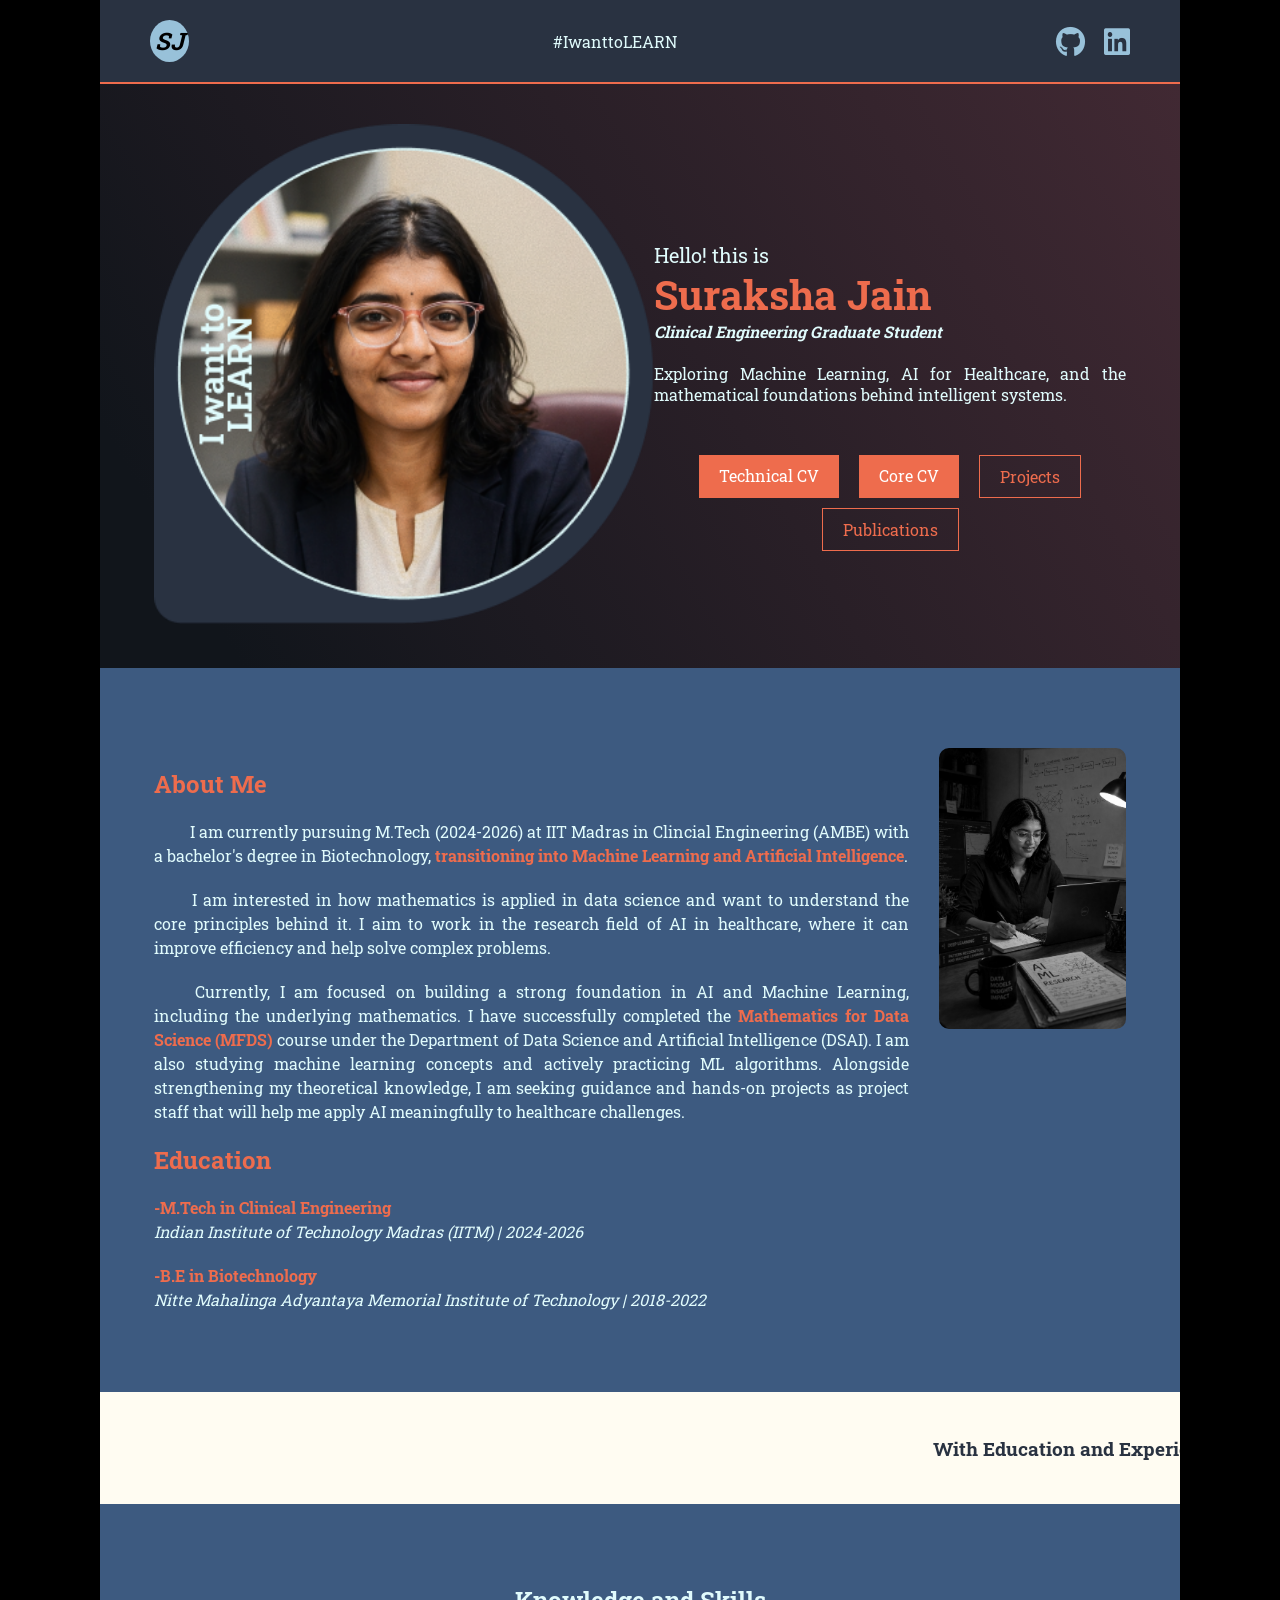
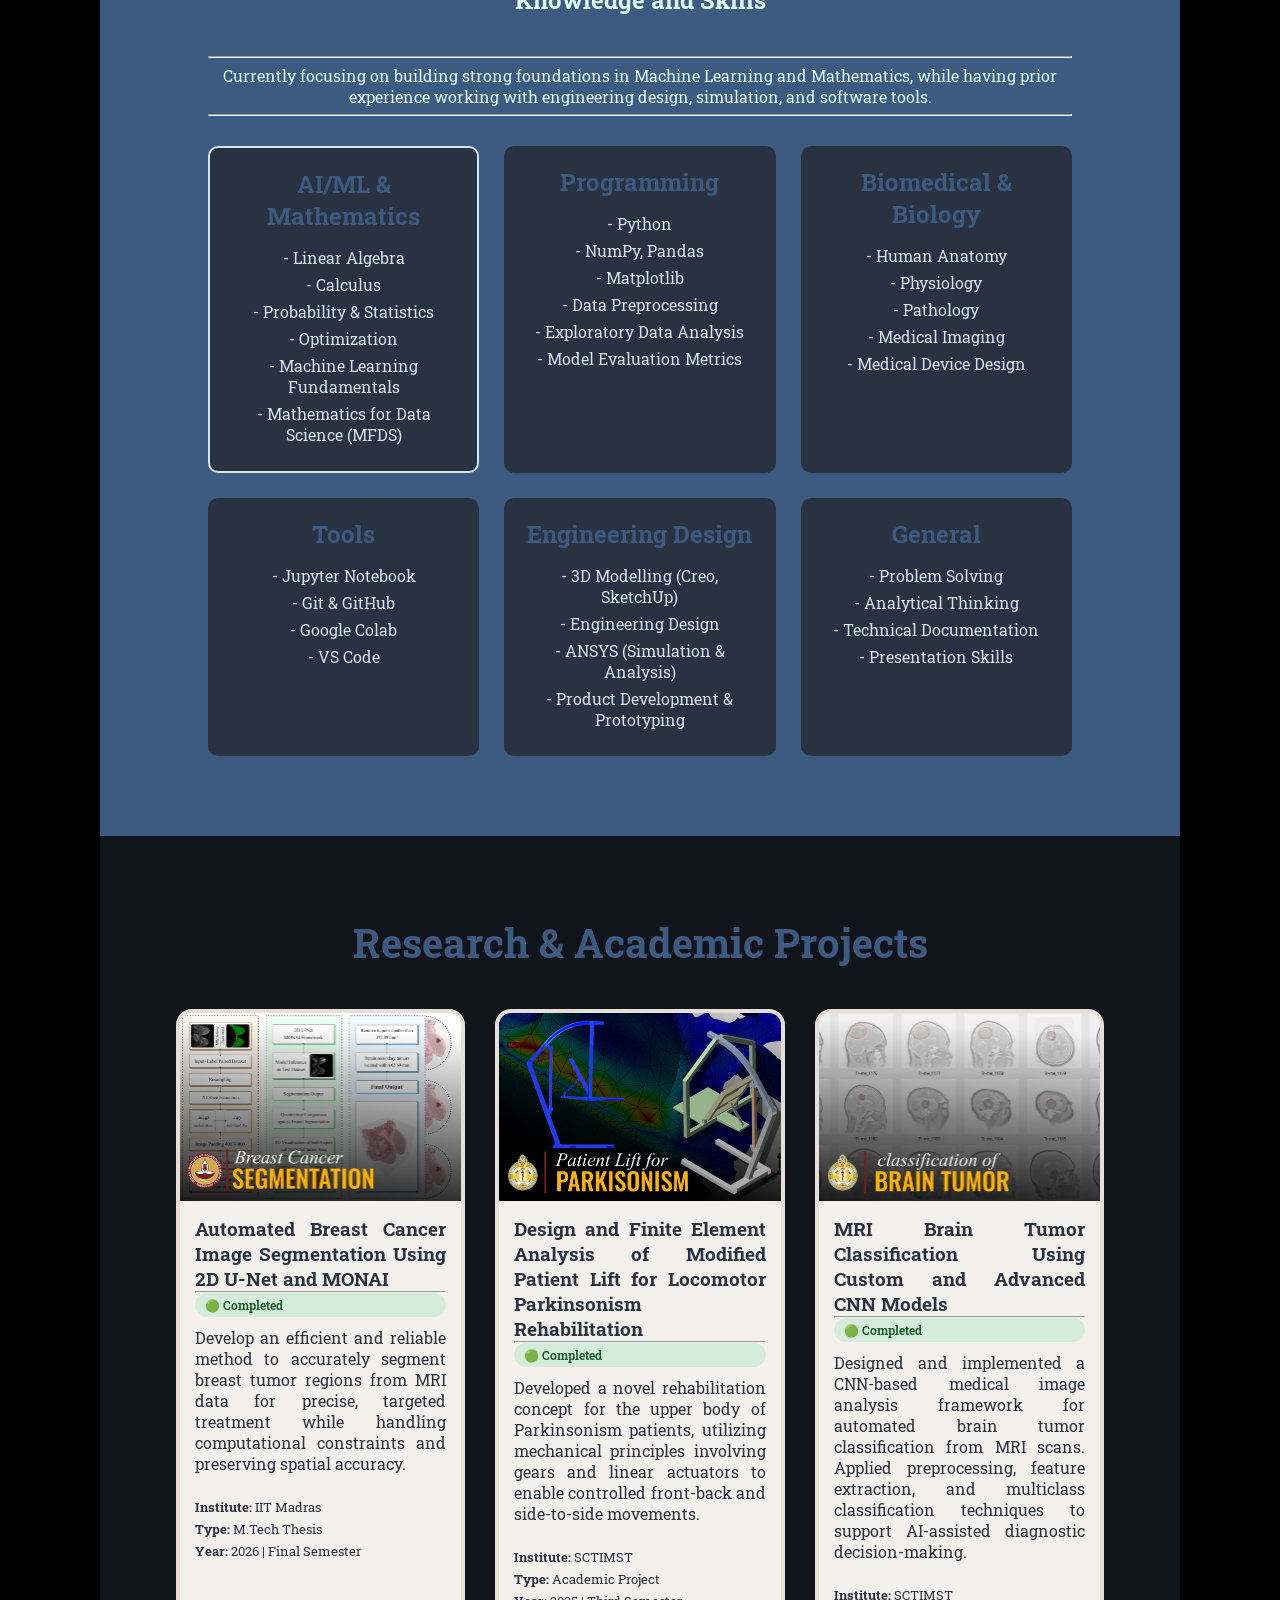
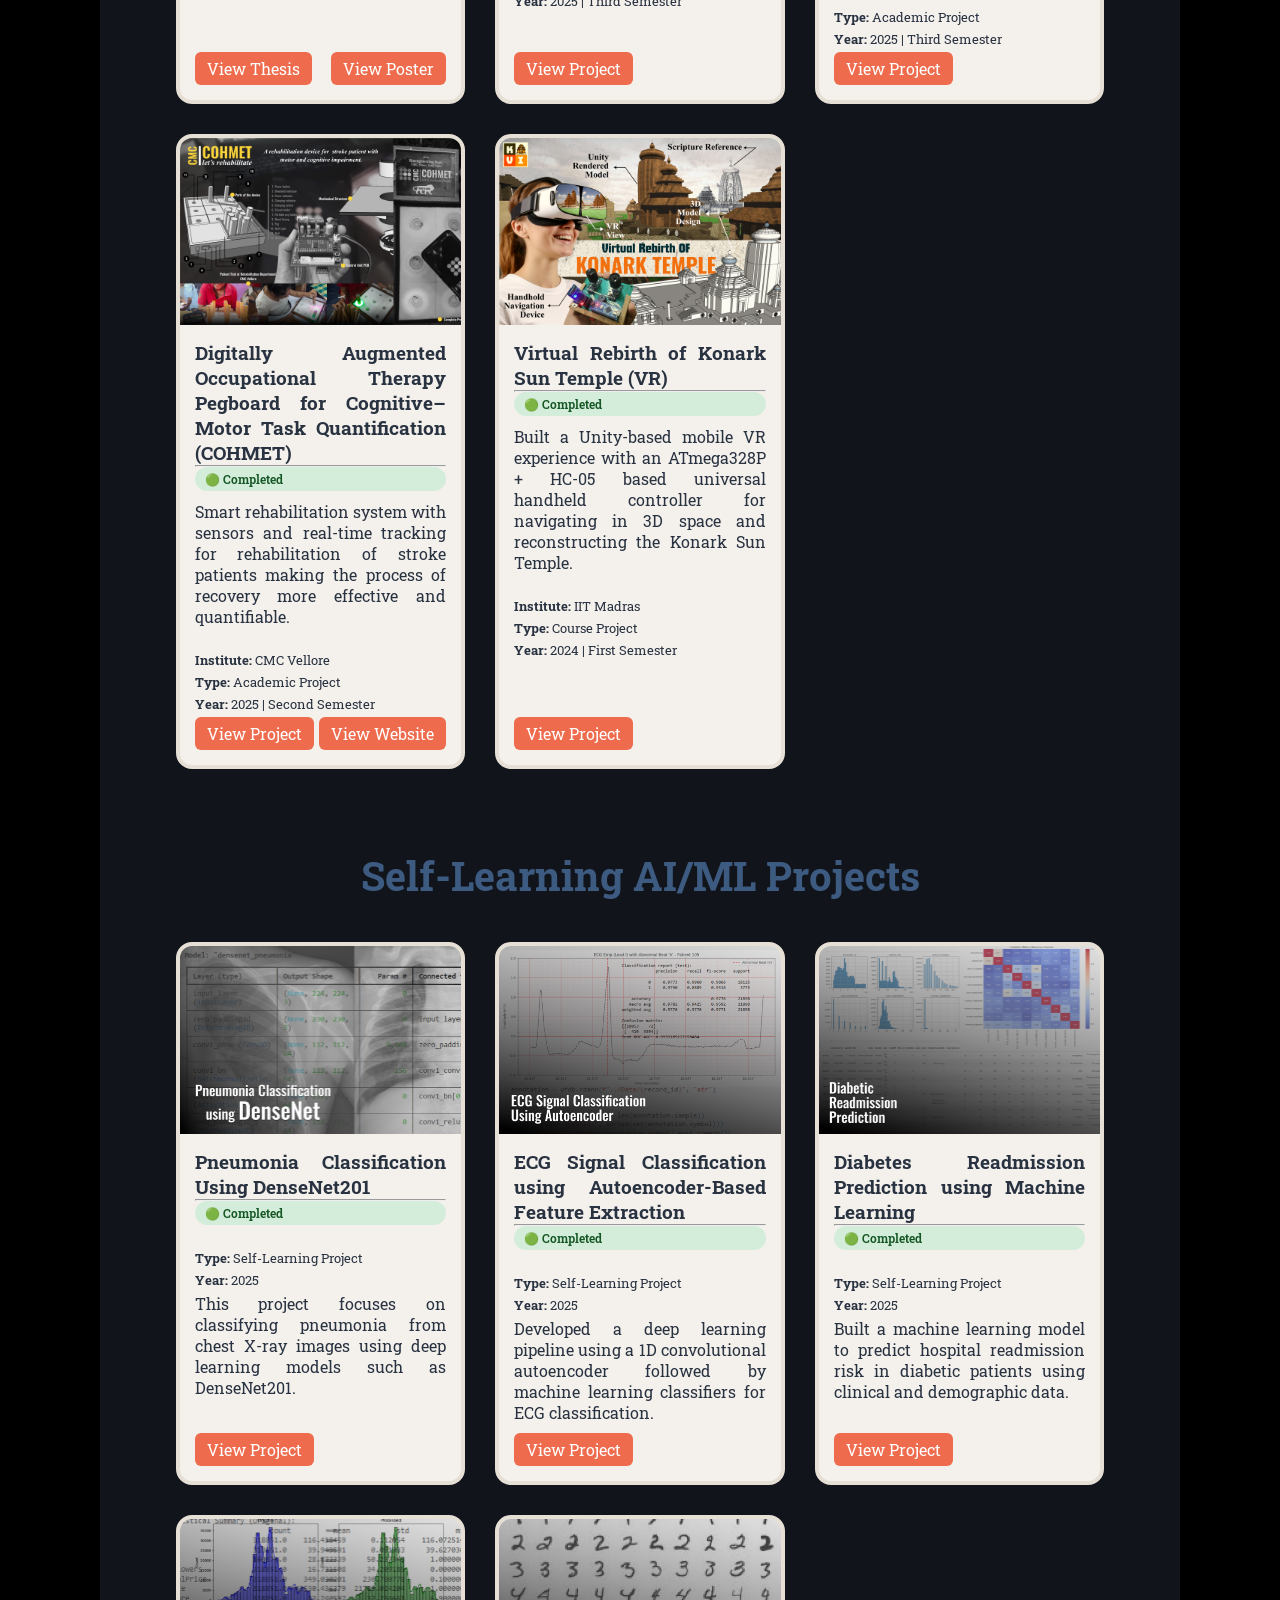
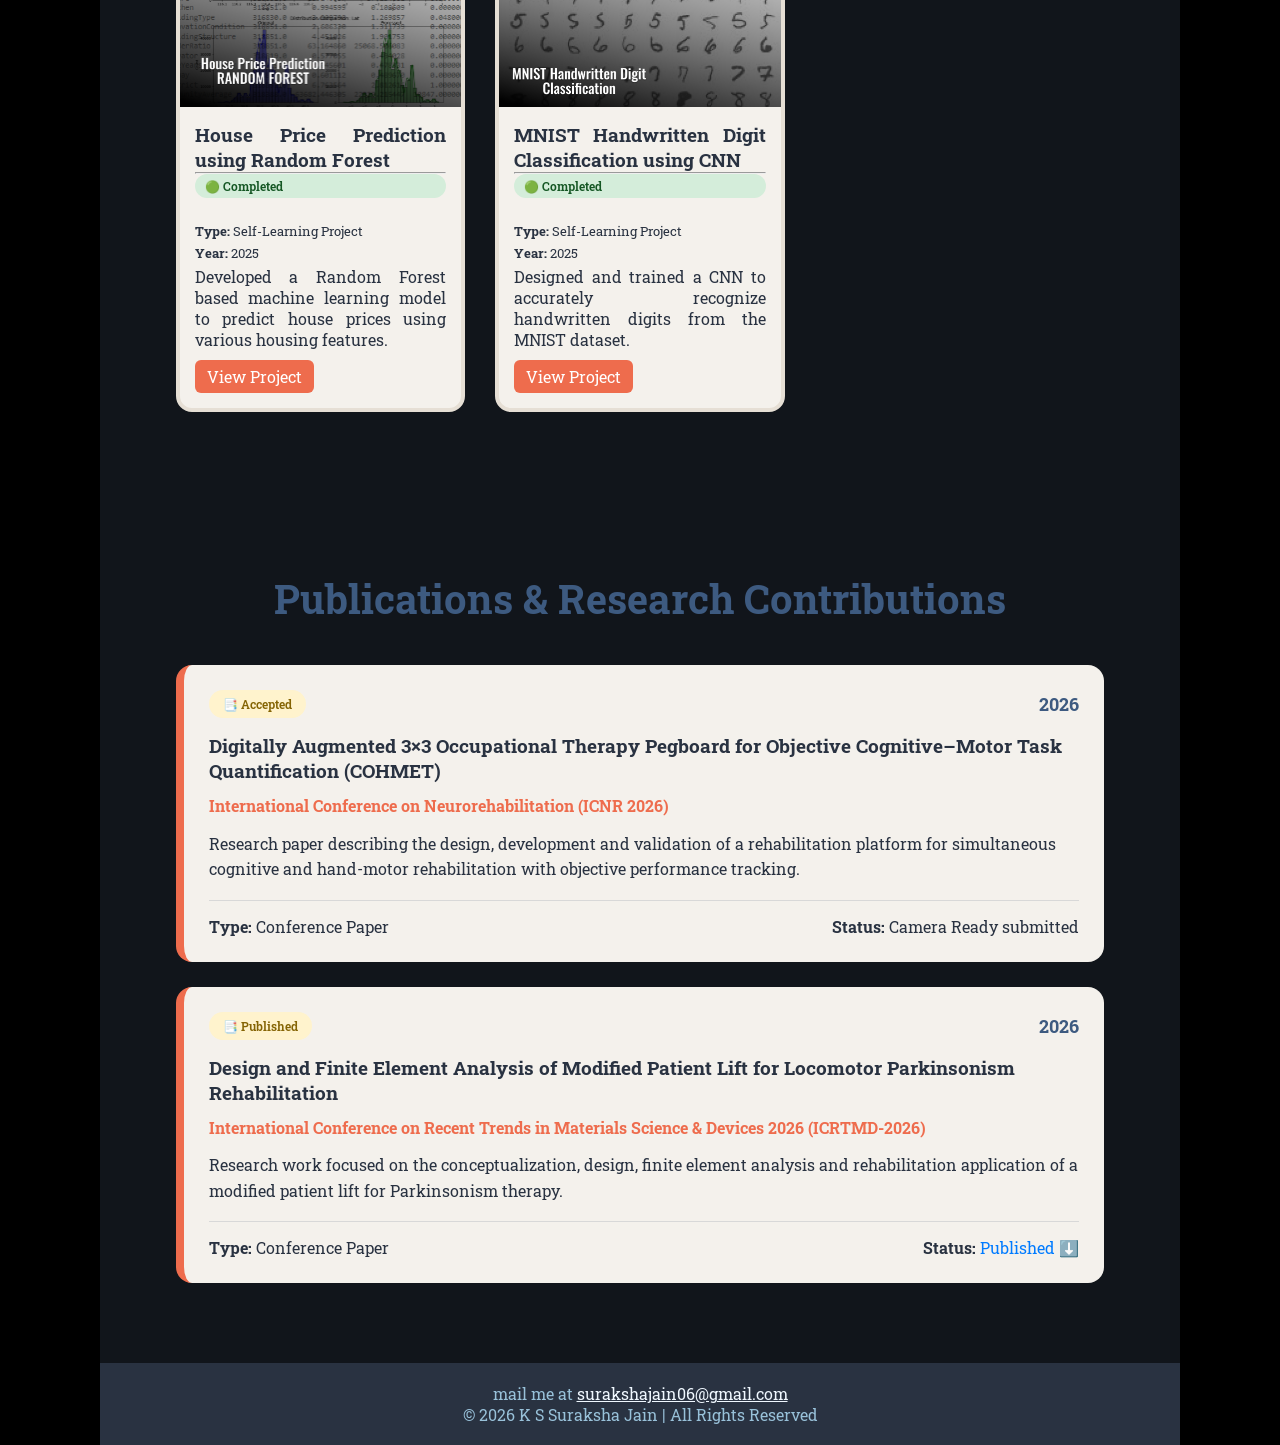
==== index.html @ 864d954e "added brain tumor classification" ====
<!DOCTYPE html>
<html lang="en">

<head>
    <meta charset="UTF-8">
    <meta name="viewport" content="width=device-width, initial-scale=1.0, user-scalable=0">
    <link rel="shortcut icon" href="images/icon.png" type="image/x-icon">
    <title>Suraksha Jain</title>

    <link rel="stylesheet" href="style.css">

    <!-- ICONS -->
    <link rel="stylesheet" href="https://cdnjs.cloudflare.com/ajax/libs/font-awesome/6.5.0/css/all.min.css">
</head>

<body>

    <!-- TOP BAR -->
    <header class="topbar">
        <h2><i>SJ</i></h2>
        <p>#IwanttoLEARN</p>
        <div class="icons">
            <a href="https://github.com/Surakshajain06" target="_blank">
                <i class="fab fa-github"></i></a>
            <a href="https://www.linkedin.com/in/k-s-suraksha-jain/" target="_blank">
                <i class="fab fa-linkedin"></i>
            </a>
        </div>
    </header>

    <!-- HERO -->
    <section class="hero">
        <div class="hero-img">
            <img src="images/dp.png" alt="Suraksha Jain">
        </div>

        <div class="hero-text">
            <h3><span style="font-size: 20px;font-weight: normal;">Hello! this is </span> </h3>
            <h1><span style="font-size: 40px; color: #EE6C4D; ">Suraksha Jain</span></h1>
            <h4><i>Clinical Engineering Graduate Student</i></h4>
            <br>

            <p>
            <p>
                Exploring Machine Learning, AI for Healthcare, and the mathematical foundations behind intelligent
                systems.
            </p>
            </p>

            <div class="buttons">
                <a href="images/Resume1.pdf" class="btn">Technical CV</a>
                <a href="images/Resume2.pdf" class="btn">Core CV</a>
                <a href="#projects" class="btn-outline">Projects</a>
                <a href="#publications" class="btn-outline">Publications</a>
            </div>
        </div>
    </section>

    <!-- ABOUT -->
    <section class="about">
        <div class="about-text">
            <h2>About Me</h2>

            <p>
                &emsp; &emsp;I am currently pursuing M.Tech (2024-2026) at IIT Madras in Clincial Engineering (AMBE)
                with a
                bachelor's degree in Biotechnology, <span style="color: #EE6C4D;font-weight: bold;">transitioning into
                    Machine Learning
                    and Artificial Intelligence</span>.
            </p>

            <p>
                &emsp; &emsp;I am interested in how mathematics is applied in data science and want to understand the
                core principles behind it. I aim to work in the research field of AI in healthcare, where it can improve
                efficiency and help solve complex problems.
            </p>

            <p>
                &emsp; &emsp;Currently, I am focused on building a strong foundation in AI and Machine Learning,
                including the underlying mathematics. I have successfully completed the
                <span style="color: #EE6C4D;font-weight: bold;">Mathematics for Data Science (MFDS)</span>
                course under the Department of Data Science and Artificial Intelligence (DSAI).
                I am also studying machine learning concepts and actively practicing ML algorithms.
                Alongside strengthening my theoretical knowledge, I am seeking guidance and
                hands-on projects as project staff that will help me apply AI meaningfully to
                healthcare challenges.
            </p>


            <h2>Education</h2>

            <p>
                <span style="color: #EE6C4D;font-weight: bold;"> <b>-M.Tech in Clinical Engineering </b></span><br>
                <i>Indian Institute of Technology Madras (IITM) | 2024-2026 </i><br>
            </p>
            <p>
                <span style="color: #EE6C4D;font-weight: bold;">
                    <b>
                        -B.E in Biotechnology
                    </b>
                </span>
                <br>
                <i>Nitte Mahalinga Adyantaya Memorial Institute of Technology | 2018-2022</i><br>
            </p>


        </div>

        <div class="about-img">
            <img src="images/about.png">
        </div>
    </section>

    <!--     marquee section -->

    <div class="marquee-wrapper">
        <marquee behavior="scroll" direction="left" scrollamount="10">
            <div class="marquee-content">
                <b style="font-size: larger;">With Education and Experience from Institutes like </b>
                <div class="logo-item">
                    <img src="images/logo1.png" alt="Logo 1">
                    <div class="logo-name">IIT Madras</div>
                </div>

                <div class="logo-item">
                    <img src="images/logo3.png" alt="Logo 3">
                    <div class="logo-name">SCTIMST Trivandrum</div>
                </div>

                <div class="logo-item">
                    <img src="images/logo4.png" alt="Logo 4">
                    <div class="logo-name">CMC Vellore</div>
                </div>
            </div>
        </marquee>
    </div>

    <!-- SKILLS -->
    <section class="skills-section">
        <h1>Knowledge and Skills</h1>
        <hr>
        <p class="skills-sub">
            Currently focusing on building strong foundations in Machine Learning and Mathematics,
            while having prior experience working with engineering design, simulation, and software tools.
        </p>
        <hr>
        <div class="skills-grid">

            <!-- CURRENT FOCUS -->
            <div class="skill-box highlight">
                <h2>AI/ML & Mathematics</h2>
                <ul class="no-bullets">
                    <li>- Linear Algebra</li>
                    <li>- Calculus</li>
                    <li>- Probability & Statistics</li>
                    <li>- Optimization</li>
                    <li>- Machine Learning Fundamentals</li>
                    <li>- Mathematics for Data Science (MFDS)</li>
                    <!-- <li>- Deep Learning (Basics)</li> -->
                </ul>
            </div>

            <!-- PROGRAMMING -->
            <div class="skill-box">
                <h2>Programming</h2>
                <ul class="no-bullets">
                    <li>- Python</li>
                    <li>- NumPy, Pandas</li>
                    <li>- Matplotlib</li>
                    <li>- Data Preprocessing</li>
                    <li>- Exploratory Data Analysis</li>
                    <li>- Model Evaluation Metrics</li>
                </ul>
            </div>

            <!-- Biology -->
            <div class="skill-box">
                <h2>Biomedical & Biology</h2>
                <ul class="no-bullets">
                    <li> - Human Anatomy</li>
                    <li> - Physiology</li>
                    <li> - Pathology</li>
                    <li> - Medical Imaging </li>
                    <li> - Medical Device Design</li>

                    <!-- <li> </li>    -->

                </ul>
            </div>

            <!-- TOOLS -->
            <div class="skill-box">
                <h2>Tools</h2>
                <ul class="no-bullets">
                    <li>- Jupyter Notebook</li>
                    <li>- Git & GitHub</li>
                    <li>- Google Colab</li>
                    <li>- VS Code</li>
                </ul>
            </div>

            <!-- PREVIOUS EXPERIENCE -->
            <div class="skill-box">
                <h2>Engineering Design</h2>
                <ul class="no-bullets">
                    <li>- 3D Modelling (Creo, SketchUp)</li>
                    <li>- Engineering Design</li>
                    <li>- ANSYS (Simulation & Analysis)</li>
                    <li>- Product Development & Prototyping</li>
                </ul>
            </div>



            <!-- GENERAL -->
            <div class="skill-box">
                <h2>General</h2>
                <ul class="no-bullets">
                    <li>- Problem Solving</li>
                    <li>- Analytical Thinking</li>
                    <li>- Technical Documentation</li>
                    <li>- Presentation Skills</li>
                </ul>
            </div>

        </div>
    </section>

    <!-- PROJECTS -->
    <section id="projects" class="projects-section">

        <h1 class="proj-title">Research & Academic Projects</h1>

        <div class="projects">

            <!-- Breast Tumor Segmentation -->
            <div class="project-card">
                <img src="images/tn3.png">
                <div class="project-content">
                    <h3>Automated Breast Cancer Image Segmentation Using 2D U-Net and MONAI</h3>
                    <hr>

                    <span class="status done">🟢 Completed</span>

                    <p>
                        Develop an efficient and reliable method to accurately segment breast tumor
                        regions from MRI data for precise, targeted treatment while handling
                        computational constraints and preserving spatial accuracy.
                    </p>

                    <div class="project-details">
                        <p><b>Institute:</b> IIT Madras</p>
                        <p><b>Type:</b> M.Tech Thesis</p>
                        <p><b>Year:</b> 2026 | Final Semester</p>
                    </div>

                    <div class="project-bottom">
                        <a href="images/Automated_2D_segmentation_of_Breast_cancer_final.pdf">View Thesis</a>
                        <a href="images/Poster_Presentation_cl24m015_Suraksha.pdf">View Poster</a>
                    </div>
                </div>
            </div>

            <!-- Rehabilitation Lift -->
            <div class="project-card">
                <img src="images/tn2.png">
                <div class="project-content">
                    <h3>Design and Finite Element Analysis of Modified Patient
                        Lift for Locomotor Parkinsonism Rehabilitation
                    </h3>
                    <hr>

                    <span class="status done">🟢 Completed</span>

                    <p>
                        Developed a novel rehabilitation concept for the upper body of Parkinsonism
                        patients, utilizing mechanical principles involving gears and linear actuators
                        to enable controlled front-back and side-to-side movements.
                    </p>

                    <div class="project-details">
                        <p><b>Institute:</b> SCTIMST</p>
                        <p><b>Type:</b> Academic Project</p>
                        <p><b>Year:</b> 2025 | Third Semester</p>
                    </div>

                    <div class="project-bottom">
                        <a href="images/ICRTMD-2026.pdf">
                            View Project
                        </a>
                    </div>
                </div>
            </div>
            <!-- Custom CNN Model for classification -->
            <div class="project-card">
                <img src="images/tn10.png">
                <div class="project-content">
                    <h3>MRI Brain Tumor Classification Using
                        Custom and Advanced CNN Models
                    </h3>
                    <hr>

                    <span class="status done">🟢 Completed</span>

                    <p>
                        Designed and implemented a CNN-based medical image analysis framework for automated brain tumor classification from MRI scans. Applied preprocessing, feature extraction, and multiclass classification techniques to support AI-assisted diagnostic decision-making.
                    </p>

                    <div class="project-details">
                        <p><b>Institute:</b> SCTIMST</p>
                        <p><b>Type:</b> Academic Project</p>
                        <p><b>Year:</b> 2025 | Third Semester</p>
                    </div>

                    <div class="project-bottom">
                        <a href="images/MRI Brain Tumor Classification Using Custom and Advanced CNN Models.pdf">
                            View Project
                        </a>
                    </div>
                </div>
            </div>

            <!-- COHMET -->
            <div class="project-card">
                <img src="images/tn1.png">
                <div class="project-content">
                    <h3>Digitally Augmented Occupational Therapy Pegboard for Cognitive–Motor Task Quantification
                        (COHMET) </h3>
                    <hr>

                    <span class="status done">🟢 Completed</span>

                    <p>
                        Smart rehabilitation system with sensors and real-time tracking for
                        rehabilitation of stroke patients making the process of recovery more
                        effective and quantifiable.
                    </p>

                    <div class="project-details">
                        <p><b>Institute:</b> CMC Vellore</p>
                        <p><b>Type:</b> Academic Project</p>
                        <p><b>Year:</b> 2025 | Second Semester</p>
                    </div>

                    <div class="project-bottom">
                        <a href="https://github.com/Surakshajain06/COHMET_PVT">
                            View Project
                        </a>
                        <a href="https://cohmet-cmc.netlify.app/">
                            View Website
                        </a>
                    </div>
                </div>
            </div>

            <!-- VR Project -->
            <div class="project-card">
                <img src="images/tn9.png">
                <div class="project-content">
                    <h3>Virtual Rebirth of Konark Sun Temple (VR)</h3>
                    <hr>

                    <span class="status done">🟢 Completed</span>

                    <p>
                        Built a Unity-based mobile VR experience with an
                        ATmega328P + HC-05 based universal handheld controller for
                        navigating in 3D space and reconstructing the Konark Sun Temple.
                    </p>

                    <div class="project-details">
                        <p><b>Institute:</b> IIT Madras</p>
                        <p><b>Type:</b> Course Project</p>
                        <p><b>Year:</b> 2024 | First Semester</p>
                    </div>

                    <div class="project-bottom">
                        <a href="https://konark.netlify.app/">
                            View Project
                        </a>
                    </div>
                </div>
            </div>

        </div>

        <!-- SELF LEARNING SECTION -->

        <h1 class="proj-title" style="margin-top:80px;">
            Self-Learning AI/ML Projects
        </h1>

        <div class="projects">

            <!-- Pneumonia -->
            <div class="project-card">
                <img src="images/tn4.png">
                <div class="project-content">
                    <h3>Pneumonia Classification Using DenseNet201</h3>
                    <hr>

                    <span class="status done">🟢 Completed</span>

                    <div class="project-details">
                        <p><b>Type:</b> Self-Learning Project</p>
                        <p><b>Year:</b> 2025</p>
                    </div>

                    <p>
                        This project focuses on classifying pneumonia from chest X-ray images
                        using deep learning models such as DenseNet201.
                    </p>

                    <div class="project-bottom">
                        <a
                            href="https://github.com/Surakshajain06/Automated-Pneumonia-Classification-from-Chest-Radiographs-Using-DenseNet201">
                            View Project
                        </a>
                    </div>
                </div>
            </div>

            <!-- ECG -->
            <div class="project-card">
                <img src="images/tn7.png">
                <div class="project-content">
                    <h3>ECG Signal Classification using Autoencoder-Based Feature Extraction</h3>
                    <hr>

                    <span class="status done">🟢 Completed</span>

                    <div class="project-details">
                        <p><b>Type:</b> Self-Learning Project</p>
                        <p><b>Year:</b> 2025</p>
                    </div>

                    <p>
                        Developed a deep learning pipeline using a 1D convolutional autoencoder
                        followed by machine learning classifiers for ECG classification.
                    </p>

                    <div class="project-bottom">
                        <a href="https://github.com/Surakshajain06/ECG-Classification-using-Autoencoder">
                            View Project
                        </a>
                    </div>
                </div>
            </div>

            <!-- Diabetes -->
            <div class="project-card">
                <img src="images/tn6.png">
                <div class="project-content">
                    <h3>Diabetes Readmission Prediction using Machine Learning</h3>
                    <hr>

                    <span class="status done">🟢 Completed</span>

                    <div class="project-details">
                        <p><b>Type:</b> Self-Learning Project</p>
                        <p><b>Year:</b> 2025</p>
                    </div>

                    <p>
                        Built a machine learning model to predict hospital readmission risk in
                        diabetic patients using clinical and demographic data.
                    </p>

                    <div class="project-bottom">
                        <a
                            href="https://github.com/Surakshajain06/Diabetic-readmission-prediction-for-high-sensitivity-cleaning">
                            View Project
                        </a>
                    </div>
                </div>
            </div>

            <!-- House Price -->
            <div class="project-card">
                <img src="images/tn5.png">
                <div class="project-content">
                    <h3>House Price Prediction using Random Forest</h3>
                    <hr>

                    <span class="status done">🟢 Completed</span>

                    <div class="project-details">
                        <p><b>Type:</b> Self-Learning Project</p>
                        <p><b>Year:</b> 2025</p>
                    </div>

                    <p>
                        Developed a Random Forest based machine learning model to predict house
                        prices using various housing features.
                    </p>

                    <div class="project-bottom">
                        <a href="https://github.com/Surakshajain06/House-Price-Prediction-using-RandomForestRegressor">
                            View Project
                        </a>
                    </div>
                </div>
            </div>

            <!-- MNIST -->
            <div class="project-card">
                <img src="images/tn8.png">
                <div class="project-content">
                    <h3>MNIST Handwritten Digit Classification using CNN</h3>
                    <hr>

                    <span class="status done">🟢 Completed</span>

                    <div class="project-details">
                        <p><b>Type:</b> Self-Learning Project</p>
                        <p><b>Year:</b> 2025</p>
                    </div>

                    <p>
                        Designed and trained a CNN to accurately recognize handwritten digits
                        from the MNIST dataset.
                    </p>

                    <div class="project-bottom">
                        <a href="https://github.com/Surakshajain06/MNIST-Handwritten-Digit-Classifier">
                            View Project
                        </a>
                    </div>
                </div>
            </div>

        </div>

    </section>


    <!-- PUBLICATIONS -->
    <section id="publications" class="projects-section">

        <h1 class="proj-title">
            Publications & Research Contributions
        </h1>

        <div class="publication-grid">

            <!-- COHMET -->

            <div class="publication-card">

                <div class="publication-top">

                    <span class="pub-status accepted">
                        📑 Accepted
                    </span>

                    <span class="pub-year">
                        2026
                    </span>

                </div>

                <h3>
                    Digitally Augmented 3×3 Occupational Therapy Pegboard for Objective Cognitive–Motor Task
                    Quantification (COHMET)
                </h3>

                <p class="conference-name">
                    International Conference on Neurorehabilitation (ICNR 2026)
                </p>

                <p>
                    Research paper describing the design, development and validation
                    of a rehabilitation platform for simultaneous cognitive and
                    hand-motor rehabilitation with objective performance tracking.
                </p>

                <div class="publication-meta">

                    <span>
                        <b>Type:</b> Conference Paper
                    </span>

                    <span>
                        <b>Status:</b> Camera Ready submitted
                    </span>

                </div>

            </div>

            <!-- REHAB LIFT -->

            <div class="publication-card">

                <div class="publication-top">

                    <span class="pub-status accepted">
                        📑 Published
                    </span>

                    <span class="pub-year">
                        2026
                    </span>

                </div>

                <h3>
                    Design and Finite Element Analysis of Modified Patient Lift
                    for Locomotor Parkinsonism Rehabilitation
                </h3>

                <p class="conference-name">
                    International Conference on Recent Trends in Materials Science & Devices 2026 (ICRTMD-2026)
                </p>

                <p>
                    Research work focused on the conceptualization, design,
                    finite element analysis and rehabilitation application
                    of a modified patient lift for Parkinsonism therapy.
                </p>

                <div class="publication-meta">

                    <span>
                        <b>Type:</b> Conference Paper

                    </span>

                    <span>
                        <b>Status:</b> <a href="https://researchplateau.com/uploads/reasearchpapers/1781328295.pdf"
                            target="_blank" style="color: #007bff; text-decoration: none;">Published ⬇️</a>
                    </span>

                </div>

            </div>

        </div>

    </section>

    <!-- FOOTER -->
    <footer>
        <p>mail me at <a href="mailto:surakshajain06@gmail.com" style="color: aliceblue;">surakshajain06@gmail.com</a>
        </p>
        <p>© 2026 K S Suraksha Jain | All Rights Reserved</p>
    </footer>

    <script src="script.js"></script>
</body>

</html>
---- style.css ----
@import url('https://fonts.googleapis.com/css2?family=Roboto+Slab:wght@100..900&display=swap');

* {
    margin: 0;
    padding: 0;
    box-sizing: border-box;
    font-family: "Roboto Slab", serif;

}

body {
    background: #000000;
    color: #E0FBFC;
    margin: 0px 100px;
}

/* TOPBAR */
.topbar {
    position: sticky;
    top: 0;
    display: flex;
    justify-content: space-between;
    align-items: center;
    padding: 20px 50px;
    background: #293241;
    z-index: 1000;
    border-bottom: 2px solid #EE6C4D;
}
.topbar h2 {
    color: #000000;
    background: #98C1D9;
    padding: 5px;
    border-radius: 50%;
    text-align: center;
    font-family: 'Times New Roman', Times, serif
}

.icons a {
    color: #98C1D9;
    margin-left: 15px;
    font-size: 30px;
}

.icons a:hover {
    color: #EE6C4D;
}

/* HERO */
.hero {
    background: #11151b;
    background: linear-gradient(60deg, #11151b 10%, #412933 100%);
    display: flex;
    align-items: center;
    justify-content: space-evenly;
    padding: 40px 5%;
    /* height: 100vh; */
}

.hero-img img {
    width: 500px;
    border-radius: 0px;
}

.hero-text {
    max-width: 500px;
    padding-top: 50px;
    text-align: justify;
}

.hero h2 {
    color: #98C1D9;
    margin: 10px 0;
    
}

.buttons {
    margin-top: 50px;
    display: flex;
    gap: 0px;
    flex-wrap: wrap;
    justify-content: center;
    /* prevents overflow */

}

.buttons a {
    margin-top: 0;
    padding-top: 10px;
}

.btn {
    background: #EE6C4D;
    padding: 10px 20px;
    border-radius: 0px;
    color: white;
    text-decoration: none;
    margin: 10px;
}

.btn-outline {
    border: 1px solid #EE6C4D;
    padding: 10px 20px;
    color: #EE6C4D;
    text-decoration: none;
    margin: 10px;
}

/* ABOUT */
.about {
    background: #3D5A80;
    display: flex;
    justify-content: space-between;
    padding: 80px 5%;
    gap: 30px;
    text-align: justify;
    color: #E0FBFC;

}

.about h2 {
    margin-top: 20px;
    color: #EE6C4D;
}

.about p {
    line-height: 1.5;
    padding-top: 20px;
    text-align: justify;
}

.about-img img {
    width: 100%;
    border-radius: 10px;
    filter: grayscale(100%);
}

.about-img img:hover {
    filter: grayscale(0%);
    transition: 0.25s;
}

/* SKILLS */

.no-bullets {
    list-style: none;
    padding-left: 0;
}

.no-bullets li {
    margin: 6px 0;
    color: #d1e5ec;
}

.highlight {
    border: 2px solid #d1e5ec;
}

.skills-section {
    padding: 80px 10%;
    text-align: center;
    background: #3D5A80;
}

.skills-section p {

    margin: 7px 0px;
    font-size: 16px;
    color: #E0FBFC;
}

.skills-section h1 {
    color: #E0FBFC;
    margin-bottom: 40px;
}

.skills-grid {
    display: grid;
    grid-template-columns: repeat(3, 1fr);
    gap: 25px;
    margin-top: 30px;
}

.skill-box {
    background: #293241;
    padding: 20px;
    border-radius: 10px;

}

.skill-box h2 {
    color: #3D5A80;
    margin-bottom: 15px;
    text-decoration: none;
}

/* PROJECTS */
.projects-section {
    background: #11151b;
    padding: 80px 7%;
}

.proj-title {
    font-size: 40px;
    text-align: center;
    color: #3D5A80;
    margin-bottom: 40px;
}

.projects {
    display: grid;
    grid-template-columns: repeat(3, 1fr);
    gap: 30px;
}

/* CARD */
.project-card {
    background: #f4f1ec;
    border-radius: 16px;
    overflow: hidden;
    border: 4px solid #e6dfd5;

    display: flex;
    /* makes vertical layout */
    flex-direction: column;
    height: 100%;
    /* ensures equal height */
}

/* IMAGE */
.project-card img {
    width: 100%;
    object-fit: cover;
}

/* CONTENT */
.project-content {
    padding: 15px;
    color: #293241;
    text-align: justify;

    display: flex;
    flex-direction: column;
    flex-grow: 1;
    /* takes remaining space */
}

.project-content p {
    margin-bottom: 10px;
}

/* BOTTOM (YEAR + BUTTON) */
.project-bottom {
    display: flex;
    justify-content: space-between;
    align-items: center;

    margin-top: auto;
    /* pushes it to bottom */
}

/* BUTTON */
.project-bottom a {
    background: #EE6C4D;
    color: white;
    padding: 6px 12px;
    border-radius: 6px;
    text-decoration: none;
}

/* FOOTER */
footer {
    background: #293241;
    text-align: center;
    padding: 20px;
    color: #98C1D9;
}

/* MOBILE */
@media(max-width: 1200px) {
    .hero-text {
        align-items: center;
        text-align: center;
        margin-top: 10px;
    }

    .hero {
        justify-content: center;
    }

    .topbar {
        padding: 15px 2.5%;
    }

    .hero-img img {
        width: 300px;
        border-radius: 0px;
    }

    .hero,
    .about {
        flex-direction: column;
        text-align: center;
    }

    body {
        margin: 0px 0px;
    }

    .projects,
    .skills-grid {
        grid-template-columns: 1fr;
    }
}

.marquee-wrapper {
    background: #fffcf2ff;
    padding: 10px 0;
    align-items: center;
    align-content: center;
    justify-content: center;
    justify-items: center;
    color: #293241;
}

marquee {
    display: flex;
    align-items: center;
    /* Vertically center everything */
}

.marquee-content {
    display: flex;
    align-items: center;
    /* Vertical alignment for all children */
    gap: 30px;
    /* spacing between items */
}

.logo-item {
    display: inline-block;
    text-align: center;
    margin: 0 15px;
    /* space between logos */
}

.logo-item img {
    width: 70px;
    /* adjust as needed */
    height: auto;
    display: block;
    margin: 0 auto;
}

.logo-name {
    margin-top: 2px;
    font-family: 'Roboto Slab', sans-serif;
    font-size: 15px;
    font-weight: bold;
}

.status{
    display:inline-block;
    padding:4px 10px;
    border-radius:20px;
    font-size:12px;
    font-weight:600;
    margin-bottom:10px;
}

.status.done{
    background:#d4edda;
    color:#155724;
}

.status.ongoing{
    background:#fff3cd;
    color:#856404;
}

.project-details{
    margin-top:10px;
}

.project-details p{
    margin:4px 0;
    font-size:13px;
}


.publication-grid{
    display:grid;
    grid-template-columns:1fr;
    gap:25px;
    max-width:1100px;
    margin:auto;
}

.publication-card{
    background:#f4f1ec;
    color:#293241;
    border-radius:16px;
    padding:25px;
    border-left:8px solid #EE6C4D;
    transition:0.25s;
}

.publication-card:hover{
    transform:translateY(-4px);
}

.publication-top{
    display:flex;
    justify-content:space-between;
    align-items:center;
    margin-bottom:15px;
}

.pub-status{
    padding:6px 14px;
    border-radius:20px;
    font-size:12px;
    font-weight:600;
}

.pub-status.accepted{
    background:#fff3cd;
    color:#856404;
}

.pub-year{
    font-size:18px;
    font-weight:bold;
    color:#3D5A80;
}

.publication-card h3{
    margin-bottom:10px;
    color:#293241;
}

.conference-name{
    color:#EE6C4D;
    font-weight:700;
    margin-bottom:12px;
}

.publication-card p{
    line-height:1.6;
}

.publication-meta{
    margin-top:18px;
    padding-top:15px;
    border-top:1px solid #d8d8d8;

    display:flex;
    justify-content:space-between;
    flex-wrap:wrap;
    gap:10px;
}
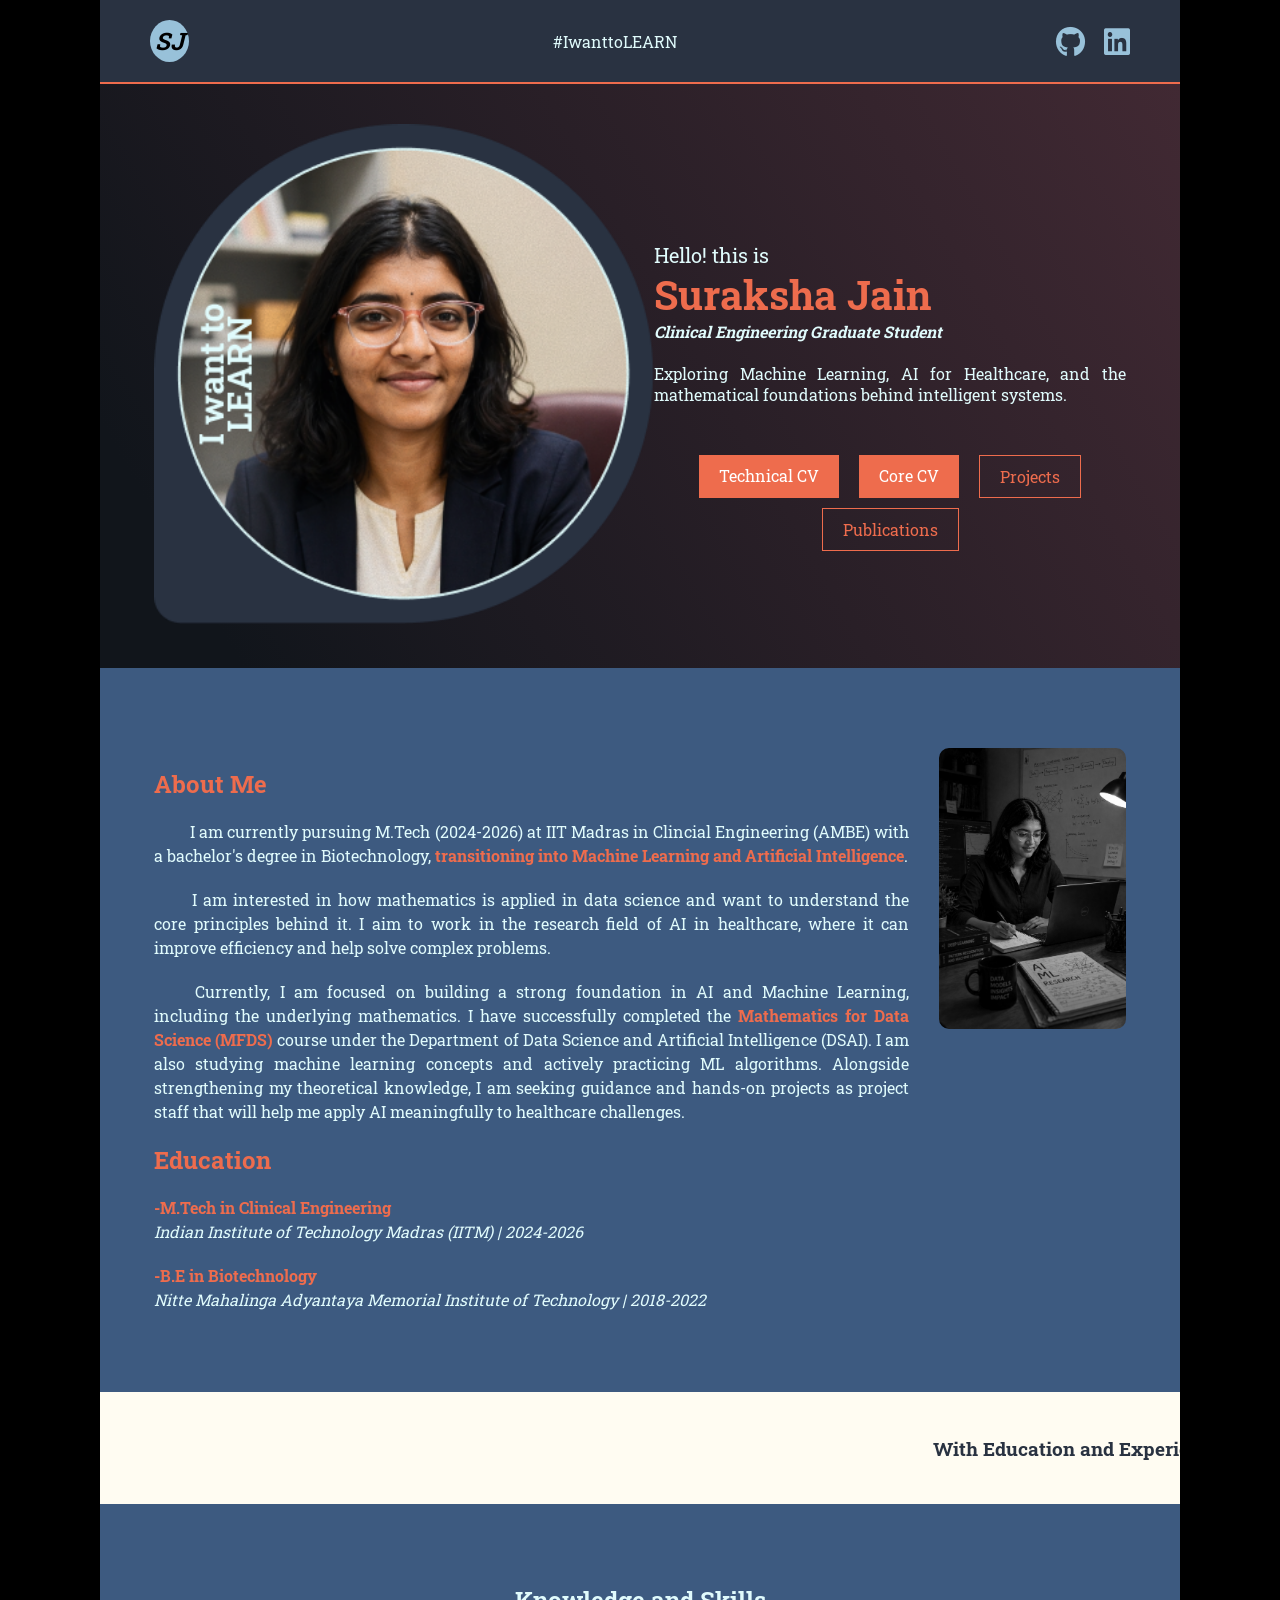
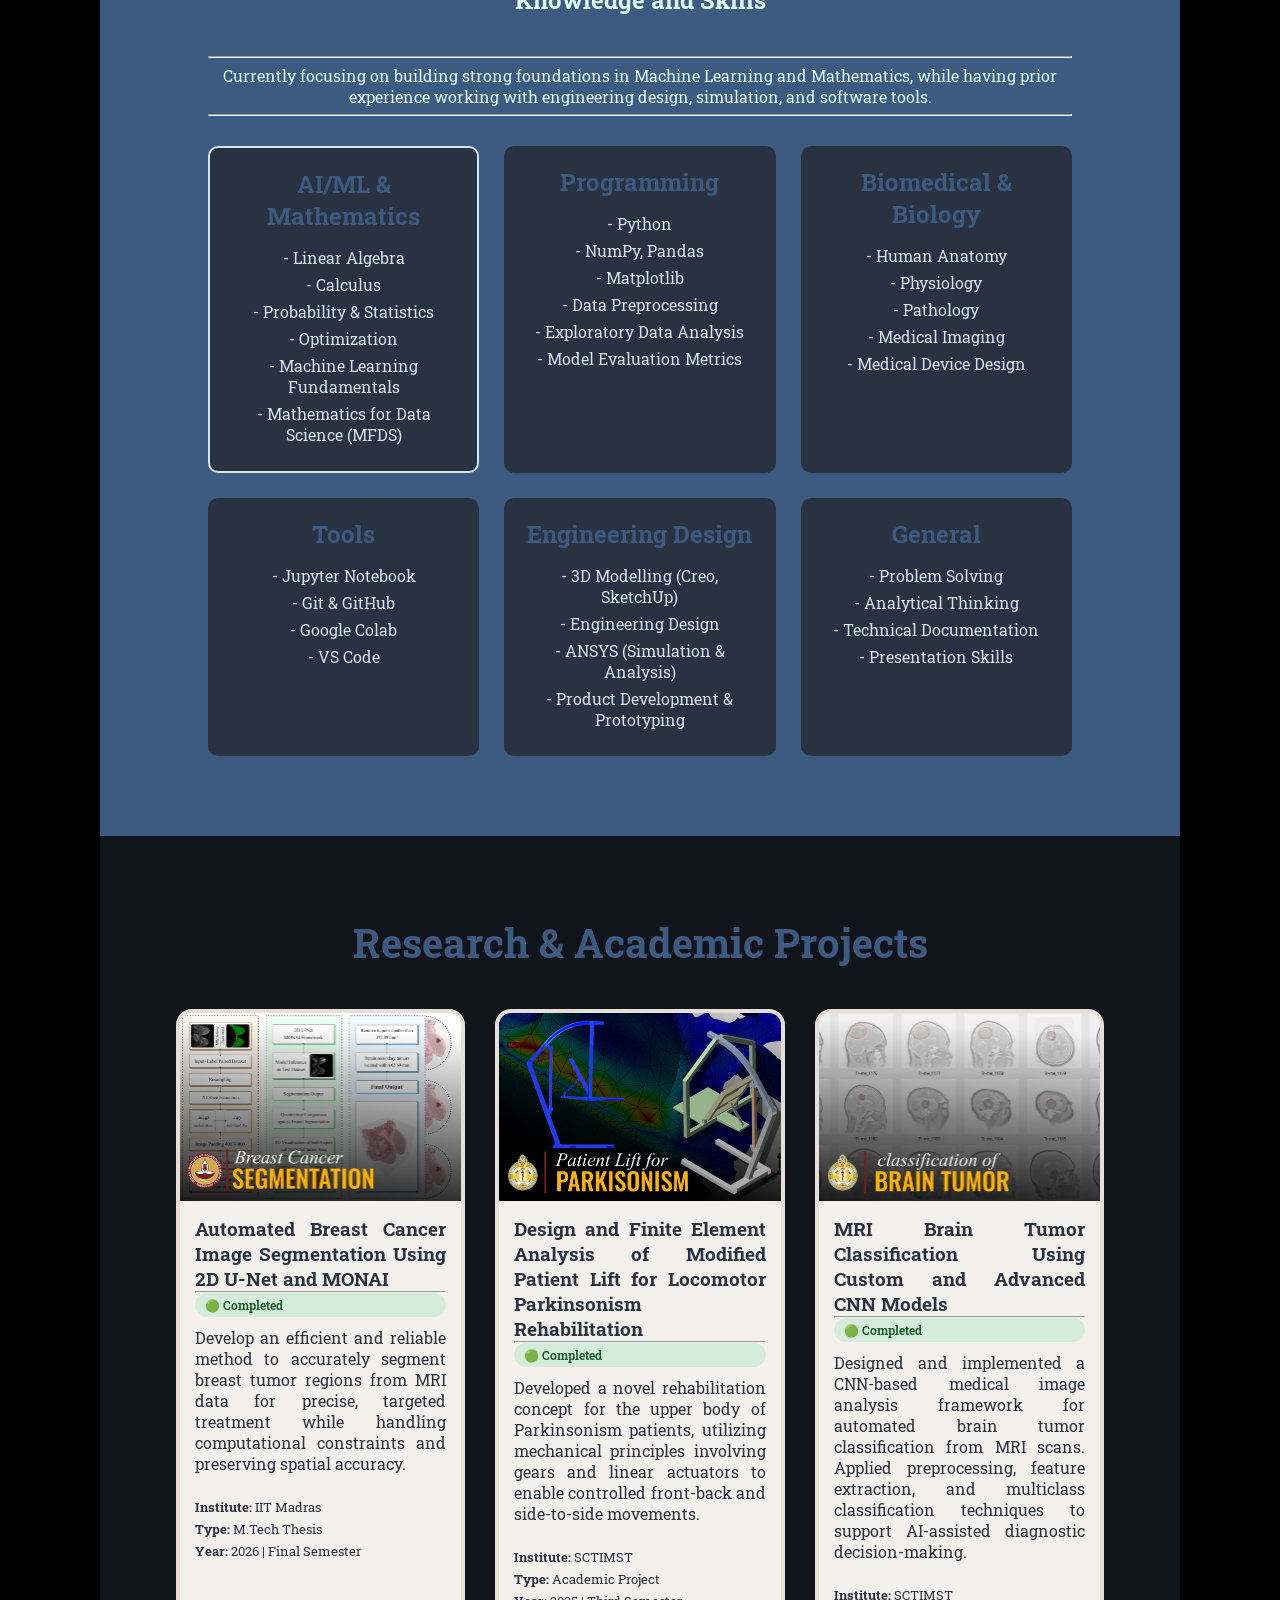
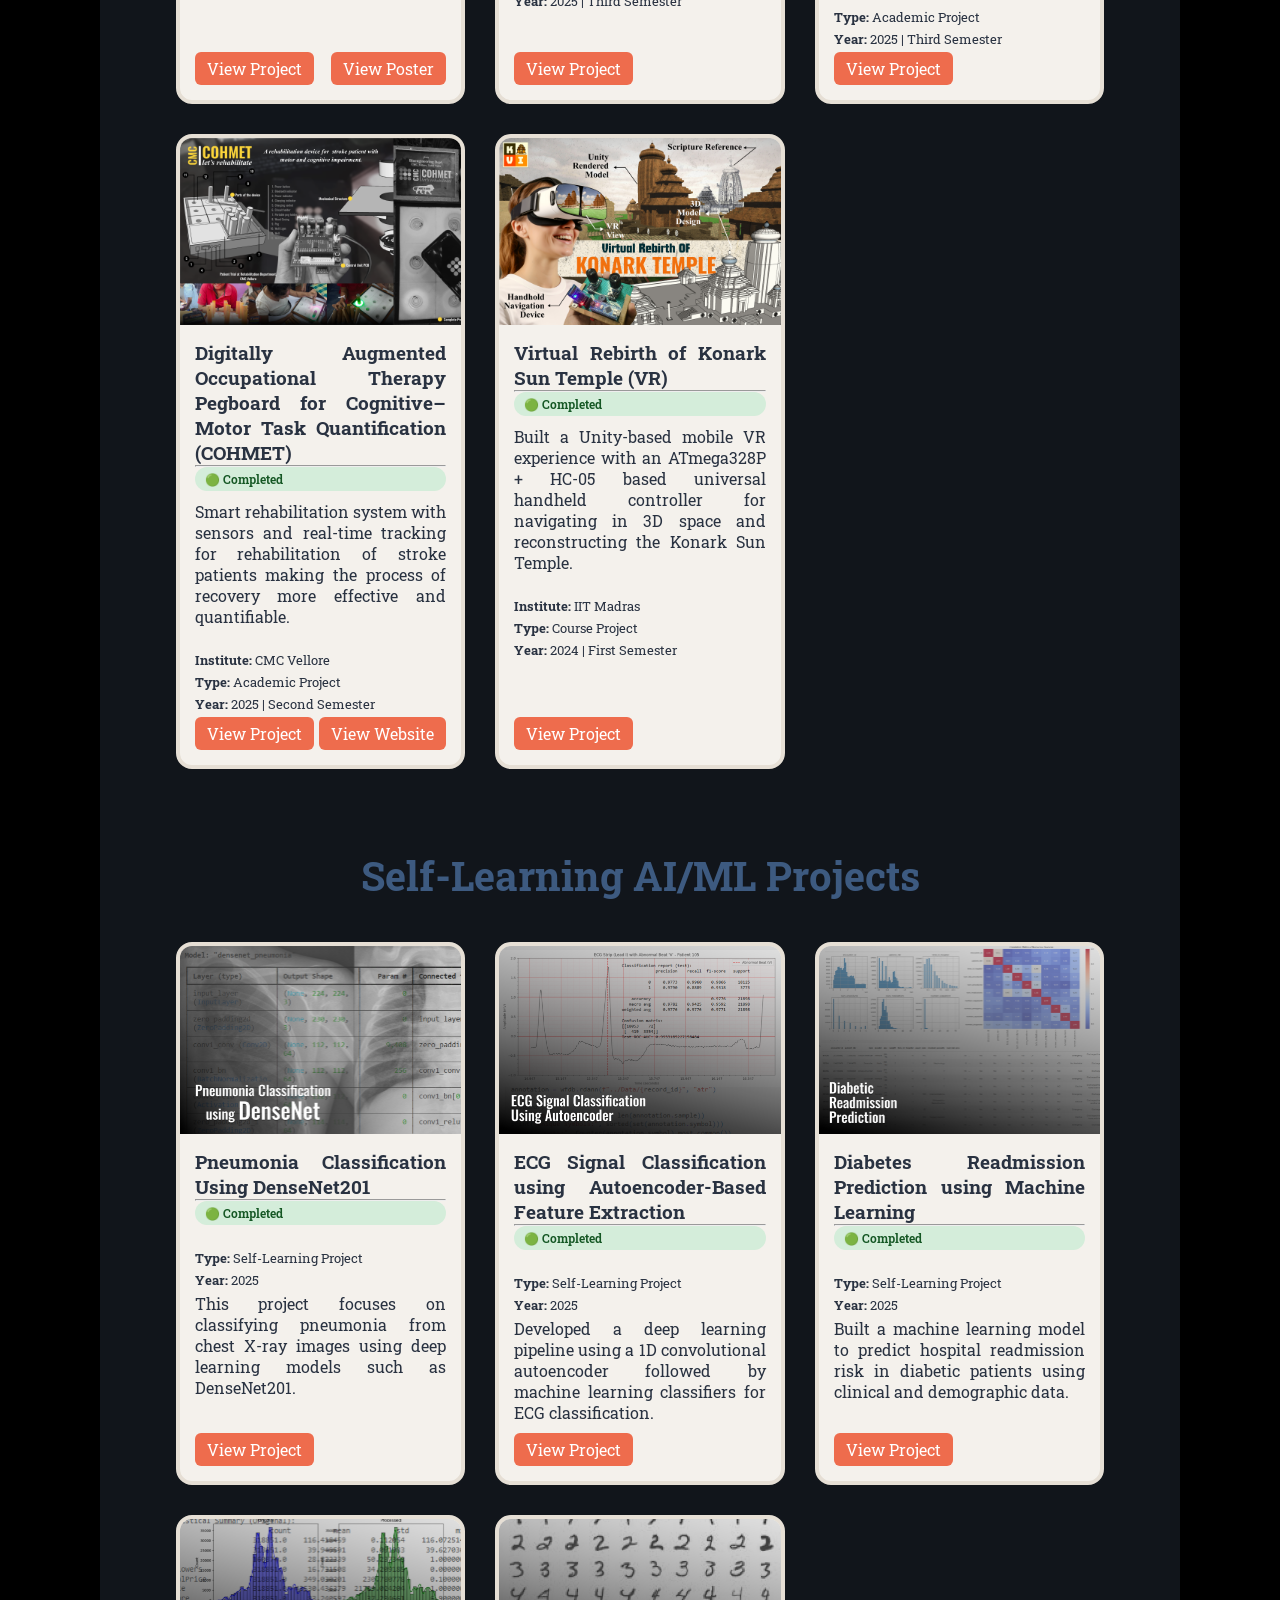
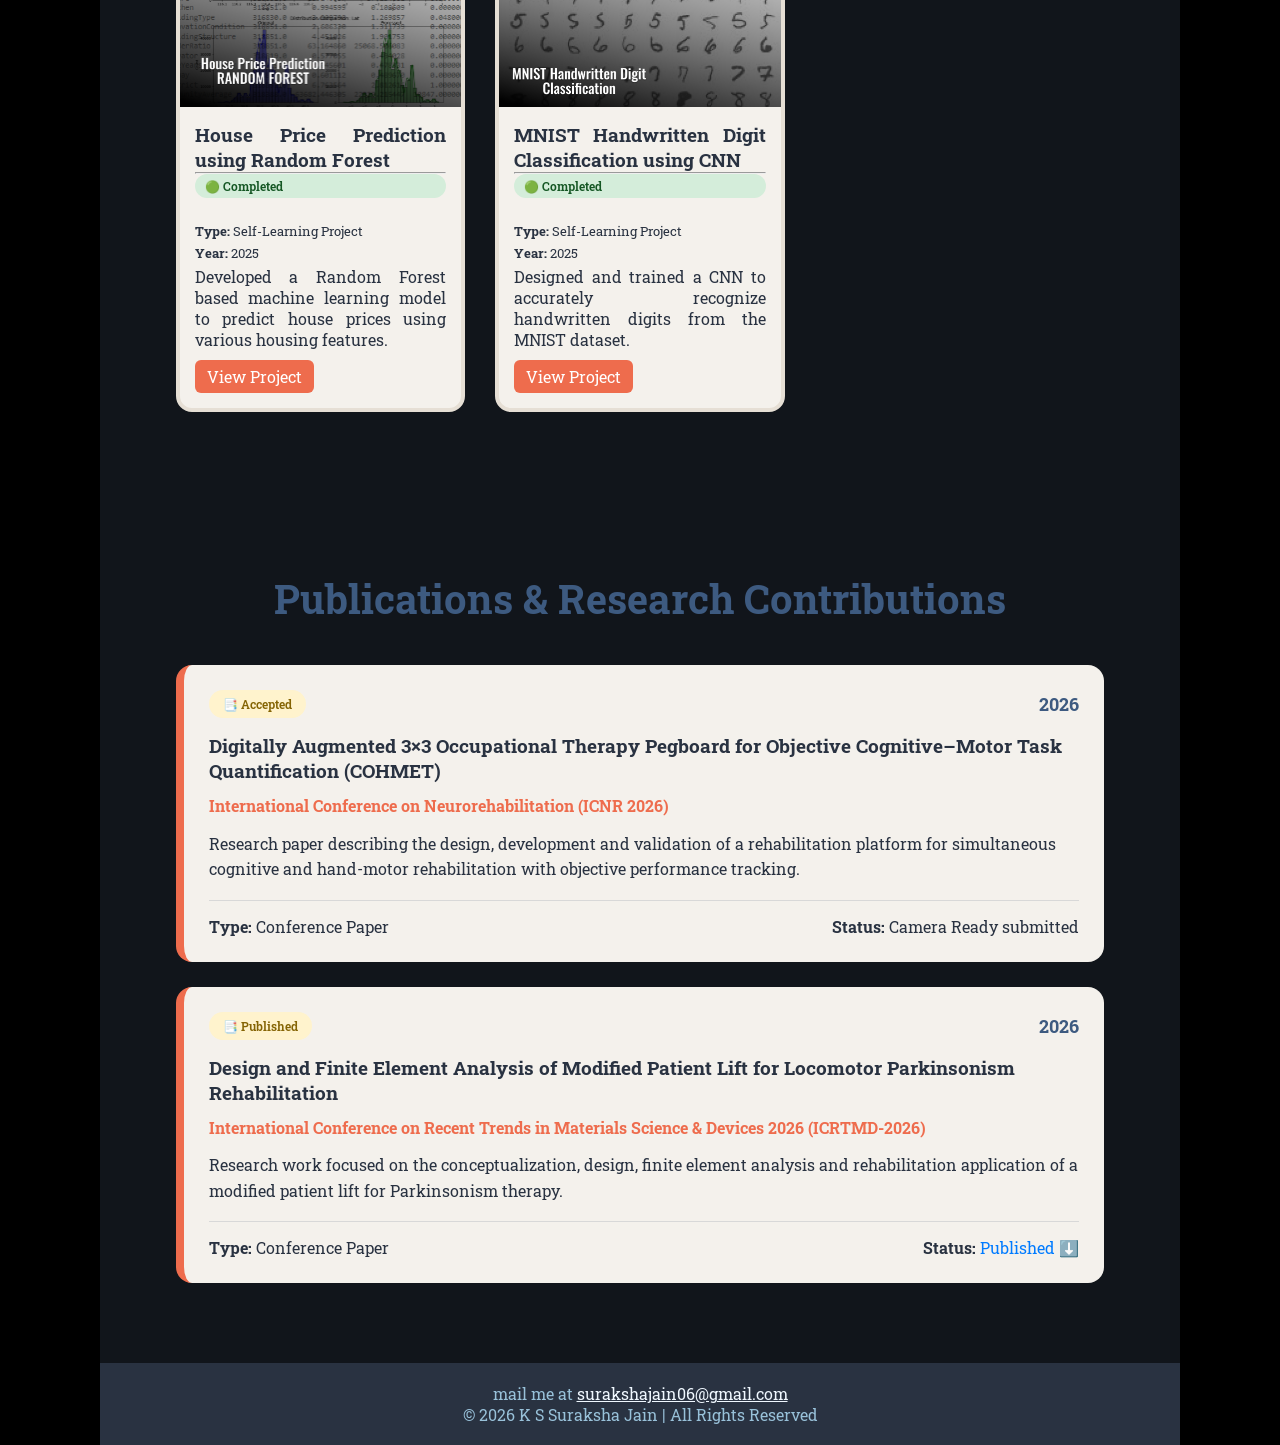
==== commit 7f1bf21b: "added link" ====
--- a/index.html
+++ b/index.html
@@ -255,7 +255,7 @@
                     </div>
 
                     <div class="project-bottom">
-                        <a href="images/Automated_2D_segmentation_of_Breast_cancer_final.pdf">View Thesis</a>
+                        <a href="https://github.com/Surakshajain06/Automated-2D-segmentation-of-Breast-cancer">View Project</a>
                         <a href="images/Poster_Presentation_cl24m015_Suraksha.pdf">View Poster</a>
                     </div>
                 </div>
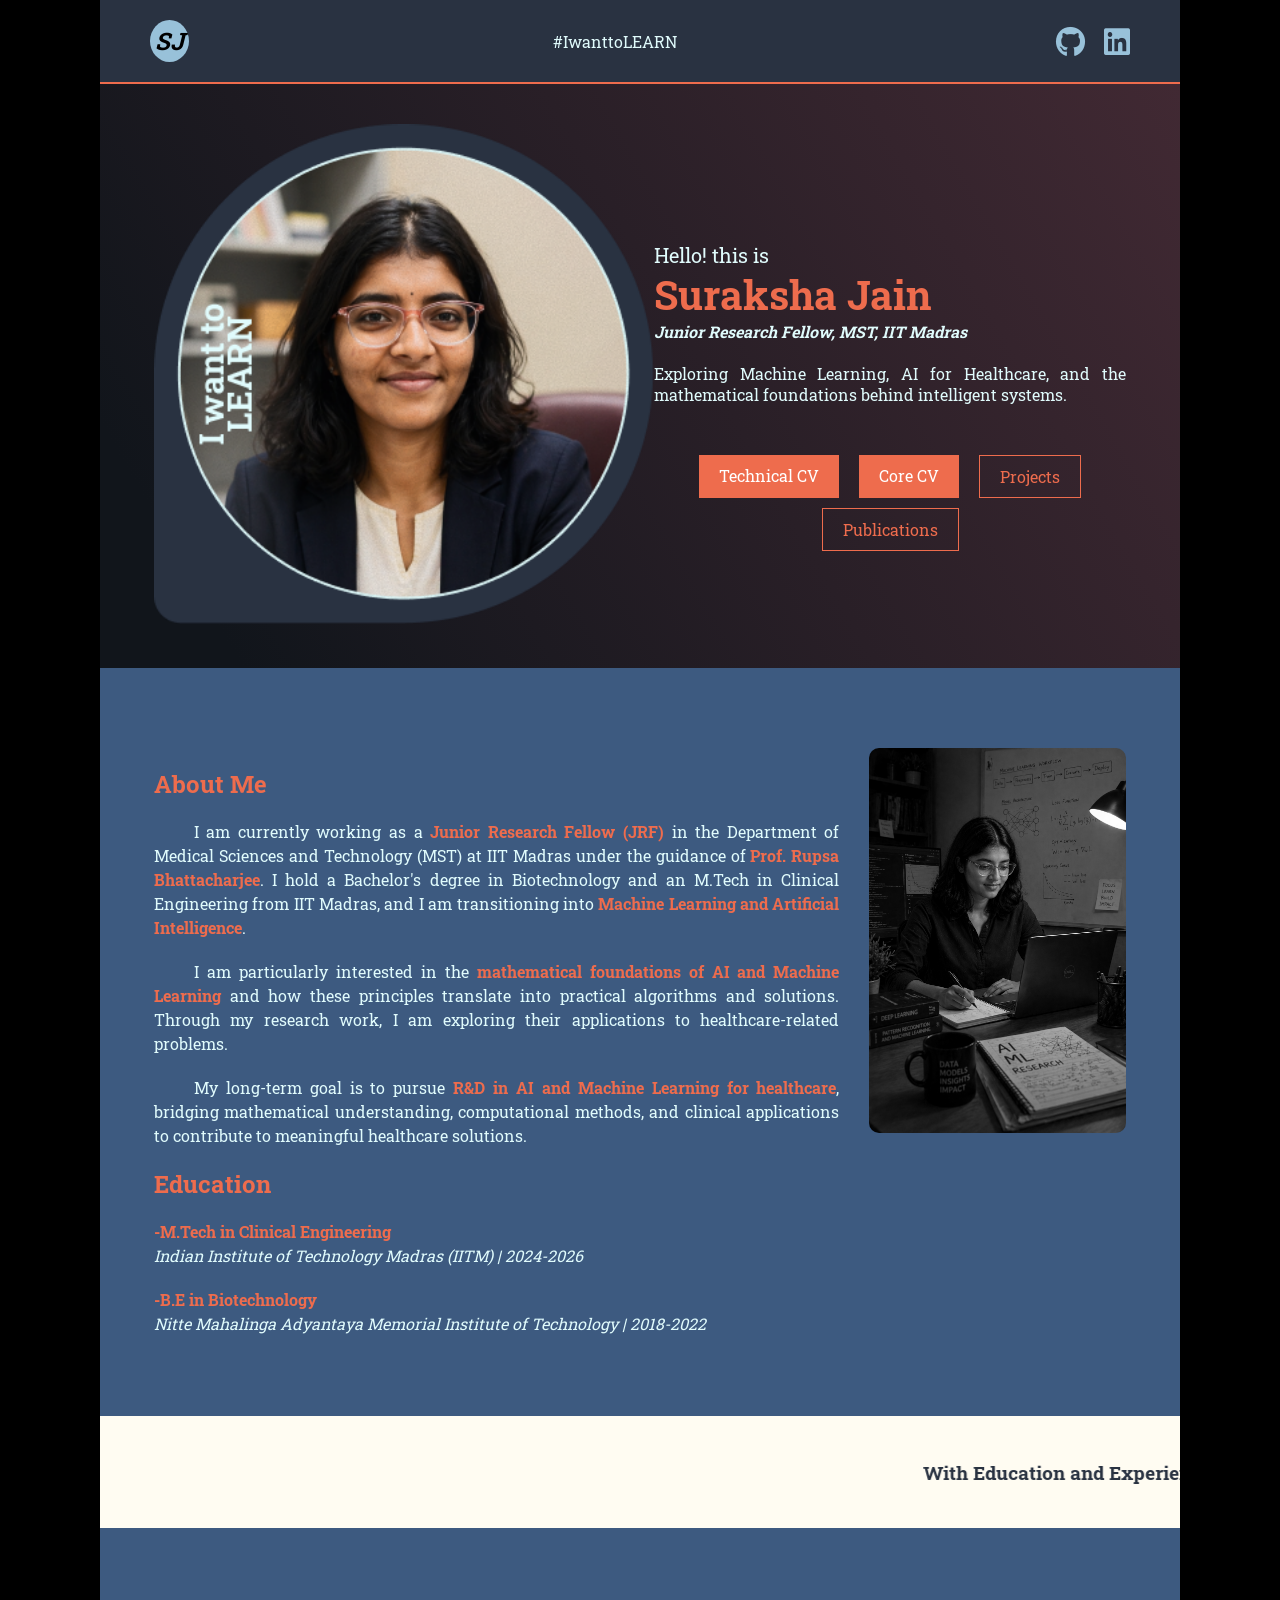
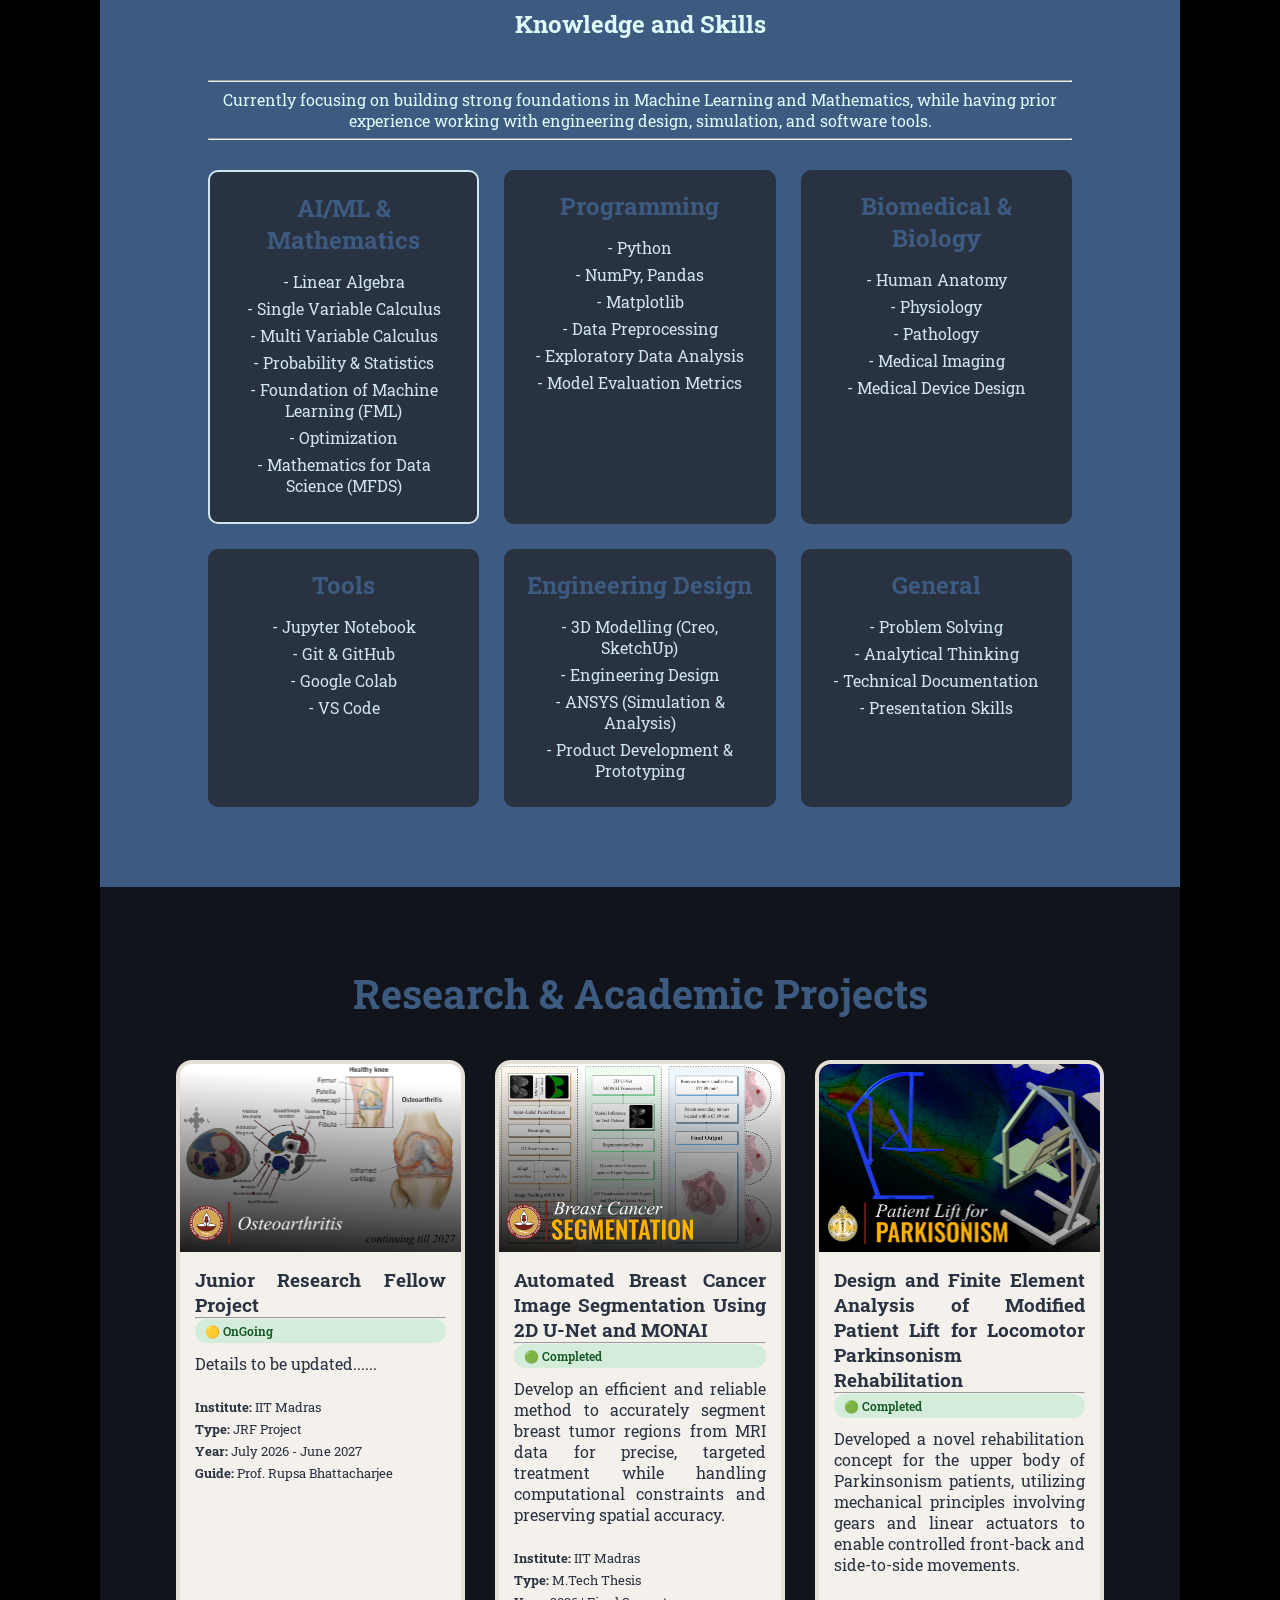
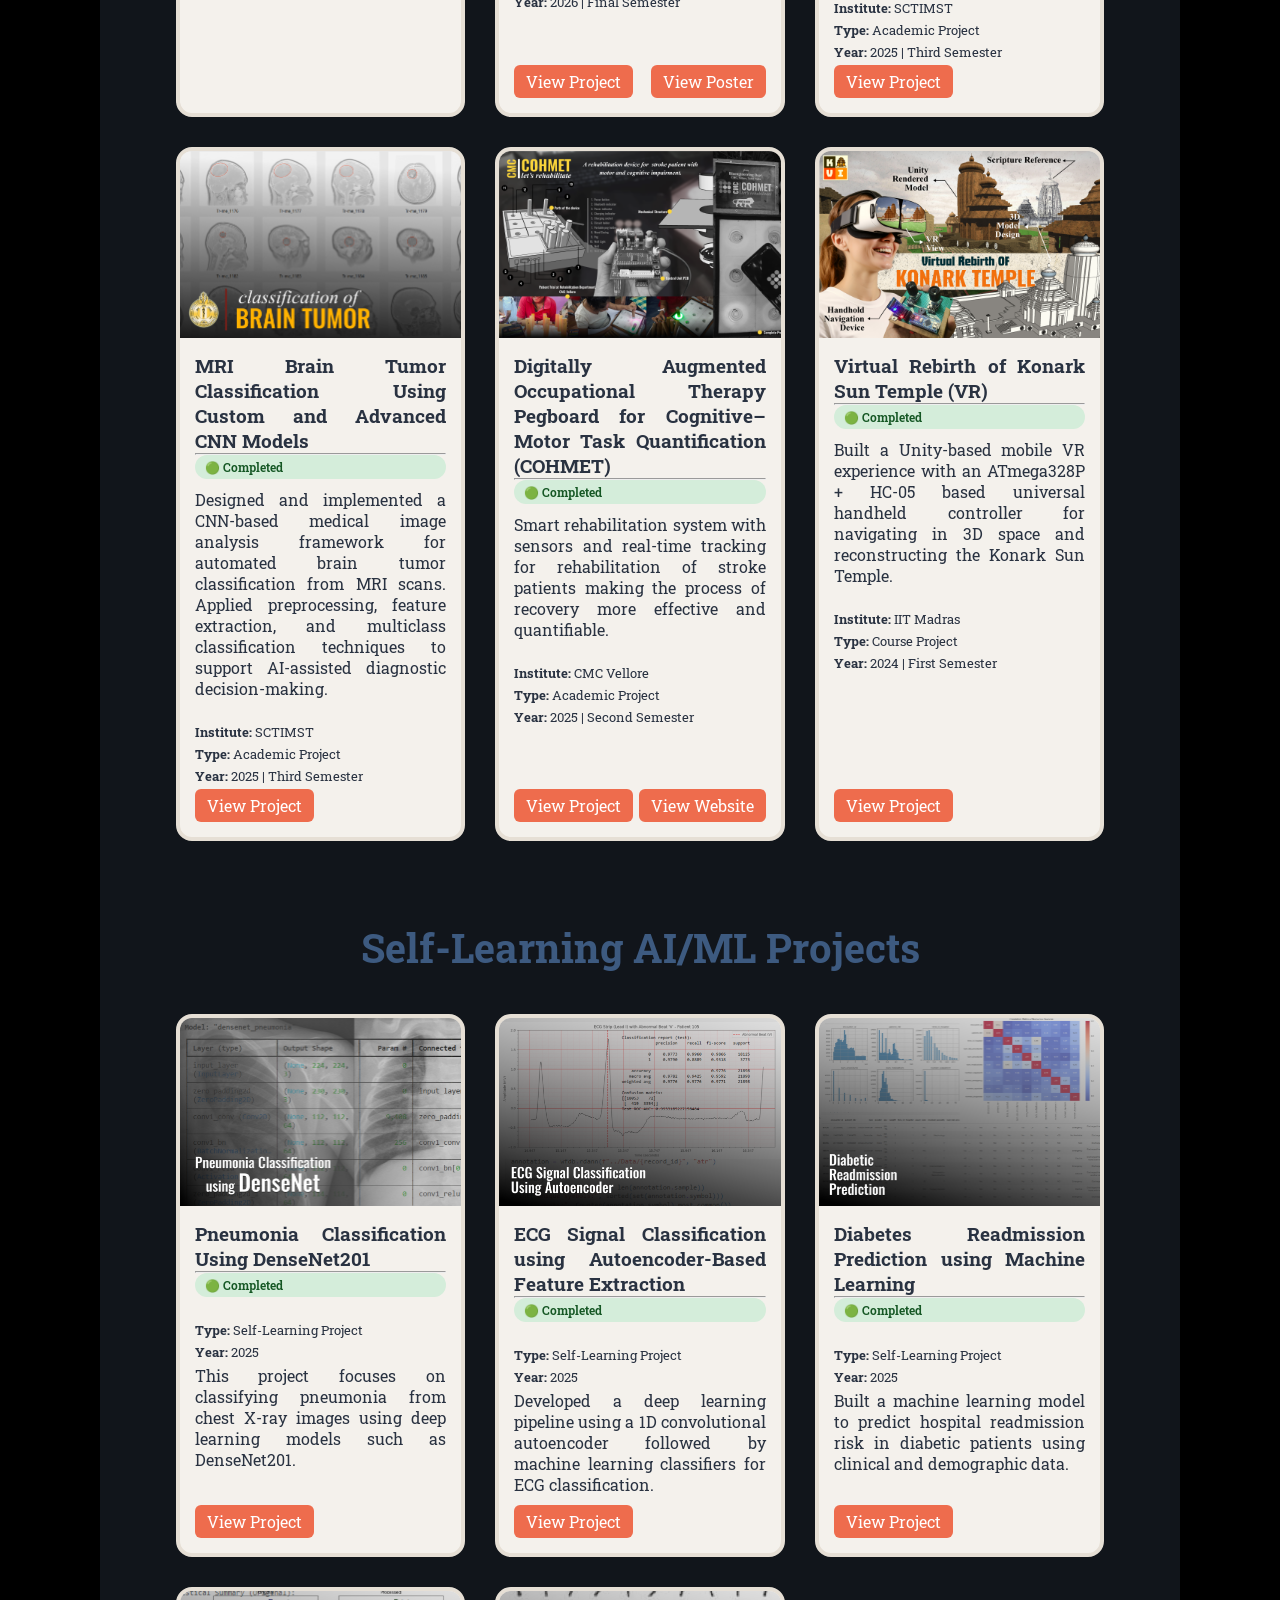
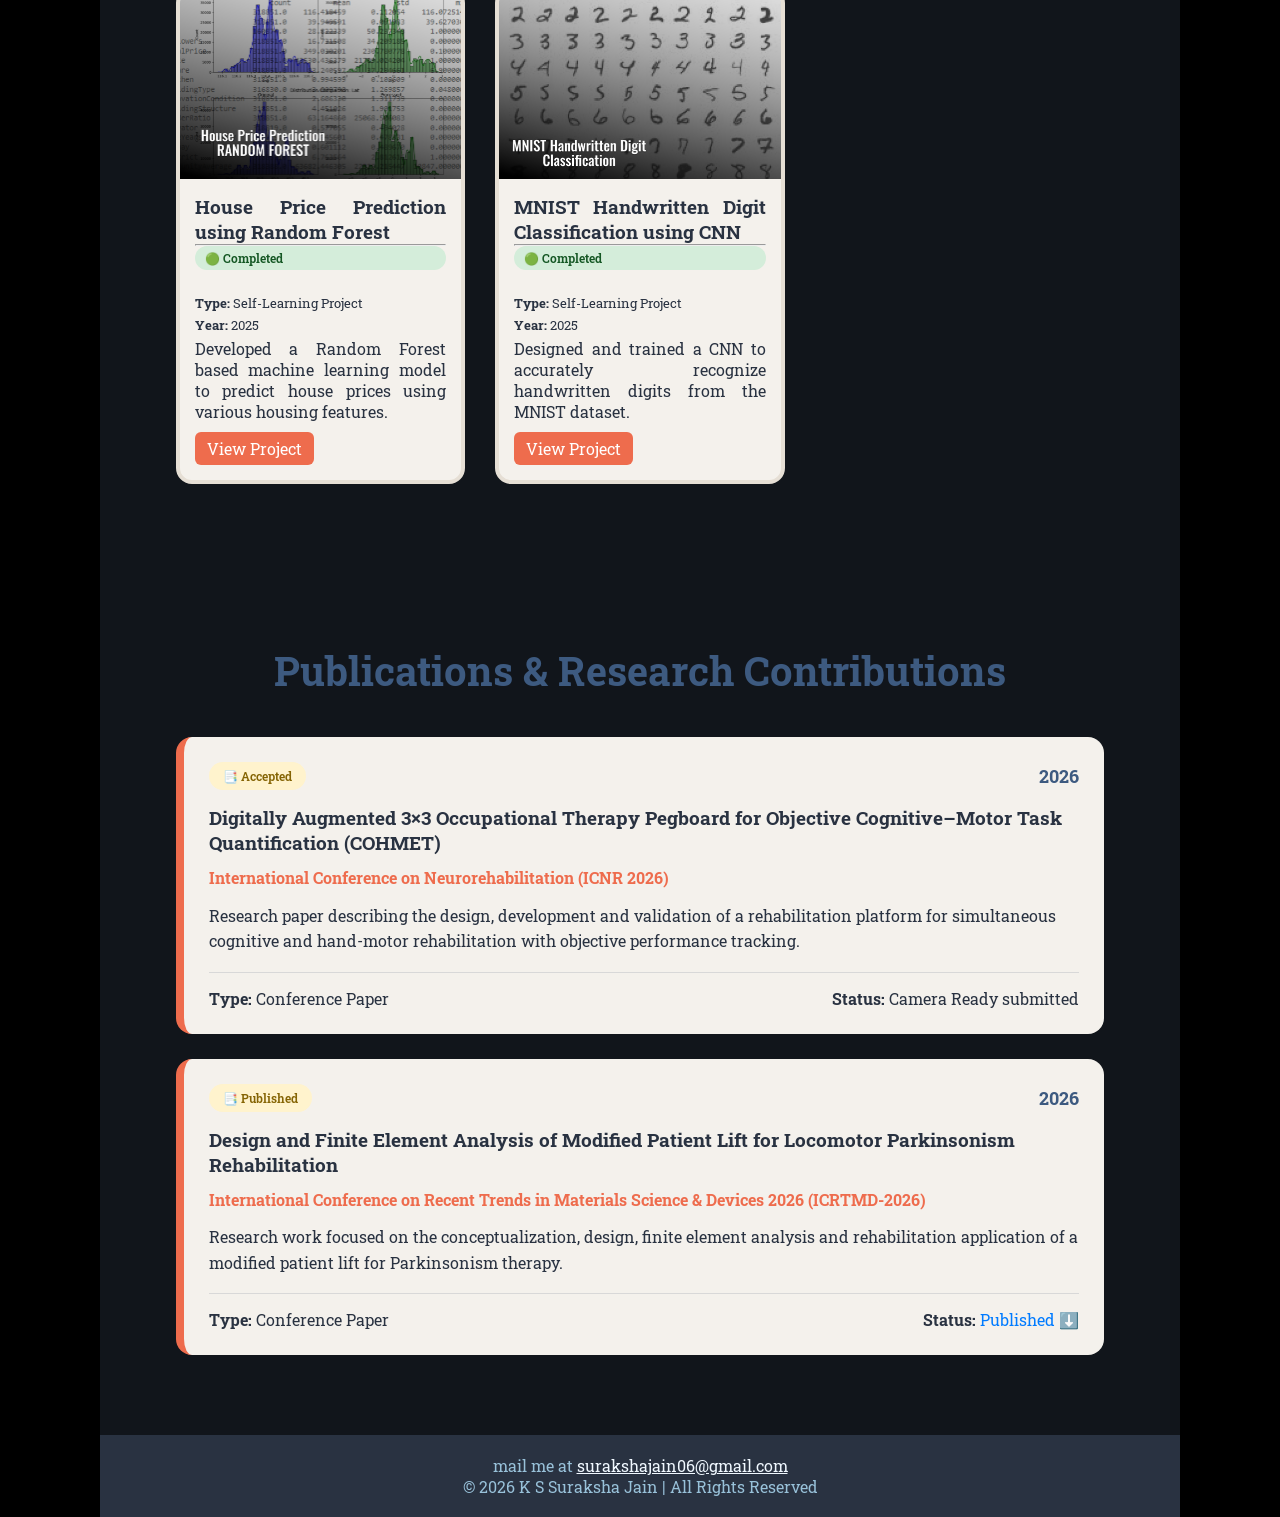
==== commit 23ba0e78: "changes after JRF" ====
--- a/index.html
+++ b/index.html
@@ -37,7 +37,7 @@
         <div class="hero-text">
             <h3><span style="font-size: 20px;font-weight: normal;">Hello! this is </span> </h3>
             <h1><span style="font-size: 40px; color: #EE6C4D; ">Suraksha Jain</span></h1>
-            <h4><i>Clinical Engineering Graduate Student</i></h4>
+            <h4><i>Junior Research Fellow, MST, IIT Madras</i></h4>
             <br>
 
             <p>
@@ -61,30 +61,32 @@
         <div class="about-text">
             <h2>About Me</h2>
 
-            <p>
-                &emsp; &emsp;I am currently pursuing M.Tech (2024-2026) at IIT Madras in Clincial Engineering (AMBE)
-                with a
-                bachelor's degree in Biotechnology, <span style="color: #EE6C4D;font-weight: bold;">transitioning into
-                    Machine Learning
-                    and Artificial Intelligence</span>.
-            </p>
-
-            <p>
-                &emsp; &emsp;I am interested in how mathematics is applied in data science and want to understand the
-                core principles behind it. I aim to work in the research field of AI in healthcare, where it can improve
-                efficiency and help solve complex problems.
-            </p>
-
-            <p>
-                &emsp; &emsp;Currently, I am focused on building a strong foundation in AI and Machine Learning,
-                including the underlying mathematics. I have successfully completed the
-                <span style="color: #EE6C4D;font-weight: bold;">Mathematics for Data Science (MFDS)</span>
-                course under the Department of Data Science and Artificial Intelligence (DSAI).
-                I am also studying machine learning concepts and actively practicing ML algorithms.
-                Alongside strengthening my theoretical knowledge, I am seeking guidance and
-                hands-on projects as project staff that will help me apply AI meaningfully to
-                healthcare challenges.
-            </p>
+
+<p>
+    &emsp; &emsp;I am currently working as a
+    <span style="color: #EE6C4D;font-weight: bold;">Junior Research Fellow (JRF)</span>
+    in the Department of Medical Sciences and Technology (MST) at IIT Madras
+    under the guidance of
+    <span style="color: #EE6C4D;font-weight: bold;">Prof. Rupsa Bhattacharjee</span>.
+    I hold a Bachelor's degree in Biotechnology and an M.Tech in Clinical Engineering
+    from IIT Madras, and I am transitioning into
+    <span style="color: #EE6C4D;font-weight: bold;">Machine Learning and Artificial Intelligence</span>.
+</p>
+
+<p>
+    &emsp; &emsp;I am particularly interested in the
+    <span style="color: #EE6C4D;font-weight: bold;">mathematical foundations of AI and Machine Learning</span>
+    and how these principles translate into practical algorithms and solutions.
+    Through my research work, I am exploring their applications to
+    healthcare-related problems.
+</p>
+
+<p>
+    &emsp; &emsp;My long-term goal is to pursue
+    <span style="color: #EE6C4D;font-weight: bold;">R&D in AI and Machine Learning for healthcare</span>,
+    bridging mathematical understanding, computational methods, and clinical
+    applications to contribute to meaningful healthcare solutions.
+</p>
 
 
             <h2>Education</h2>
@@ -151,10 +153,11 @@
                 <h2>AI/ML & Mathematics</h2>
                 <ul class="no-bullets">
                     <li>- Linear Algebra</li>
-                    <li>- Calculus</li>
+                    <li>- Single Variable Calculus</li>
+                    <li>- Multi Variable Calculus</li>
                     <li>- Probability & Statistics</li>
+                    <li>- Foundation of Machine Learning (FML)</li>
                     <li>- Optimization</li>
-                    <li>- Machine Learning Fundamentals</li>
                     <li>- Mathematics for Data Science (MFDS)</li>
                     <!-- <li>- Deep Learning (Basics)</li> -->
                 </ul>
@@ -233,6 +236,36 @@
 
         <div class="projects">
 
+            <!-- JRF  -->
+
+                        <div class="project-card">
+                <img src="images/tn11.png">
+                <div class="project-content">
+                    <h3>Junior Research Fellow Project</h3>
+                    <hr>
+
+                    <span class="status done">🟡 OnGoing</span>
+
+                    <p>
+                        Details to be updated......
+                    </p>
+
+                    <div class="project-details">
+                        <p><b>Institute:</b> IIT Madras</p>
+                        <p><b>Type:</b> JRF Project</p>
+                        <p><b>Year:</b> July 2026 - June 2027 </p>
+                        <p><b>Guide:</b> Prof. Rupsa Bhattacharjee</p>
+
+                    </div>
+
+                    <div class="project-bottom">
+                        <!-- <a href="https://github.com/Surakshajain06/Automated-2D-segmentation-of-Breast-cancer">View
+                            Project</a>
+                        <a href="images/Poster_Presentation_cl24m015_Suraksha.pdf">View Poster</a> -->
+                    </div>
+                </div>
+            </div>
+
             <!-- Breast Tumor Segmentation -->
             <div class="project-card">
                 <img src="images/tn3.png">
@@ -255,7 +288,8 @@
                     </div>
 
                     <div class="project-bottom">
-                        <a href="https://github.com/Surakshajain06/Automated-2D-segmentation-of-Breast-cancer">View Project</a>
+                        <a href="https://github.com/Surakshajain06/Automated-2D-segmentation-of-Breast-cancer">View
+                            Project</a>
                         <a href="images/Poster_Presentation_cl24m015_Suraksha.pdf">View Poster</a>
                     </div>
                 </div>
@@ -303,7 +337,9 @@
                     <span class="status done">🟢 Completed</span>
 
                     <p>
-                        Designed and implemented a CNN-based medical image analysis framework for automated brain tumor classification from MRI scans. Applied preprocessing, feature extraction, and multiclass classification techniques to support AI-assisted diagnostic decision-making.
+                        Designed and implemented a CNN-based medical image analysis framework for automated brain tumor
+                        classification from MRI scans. Applied preprocessing, feature extraction, and multiclass
+                        classification techniques to support AI-assisted diagnostic decision-making.
                     </p>
 
                     <div class="project-details">
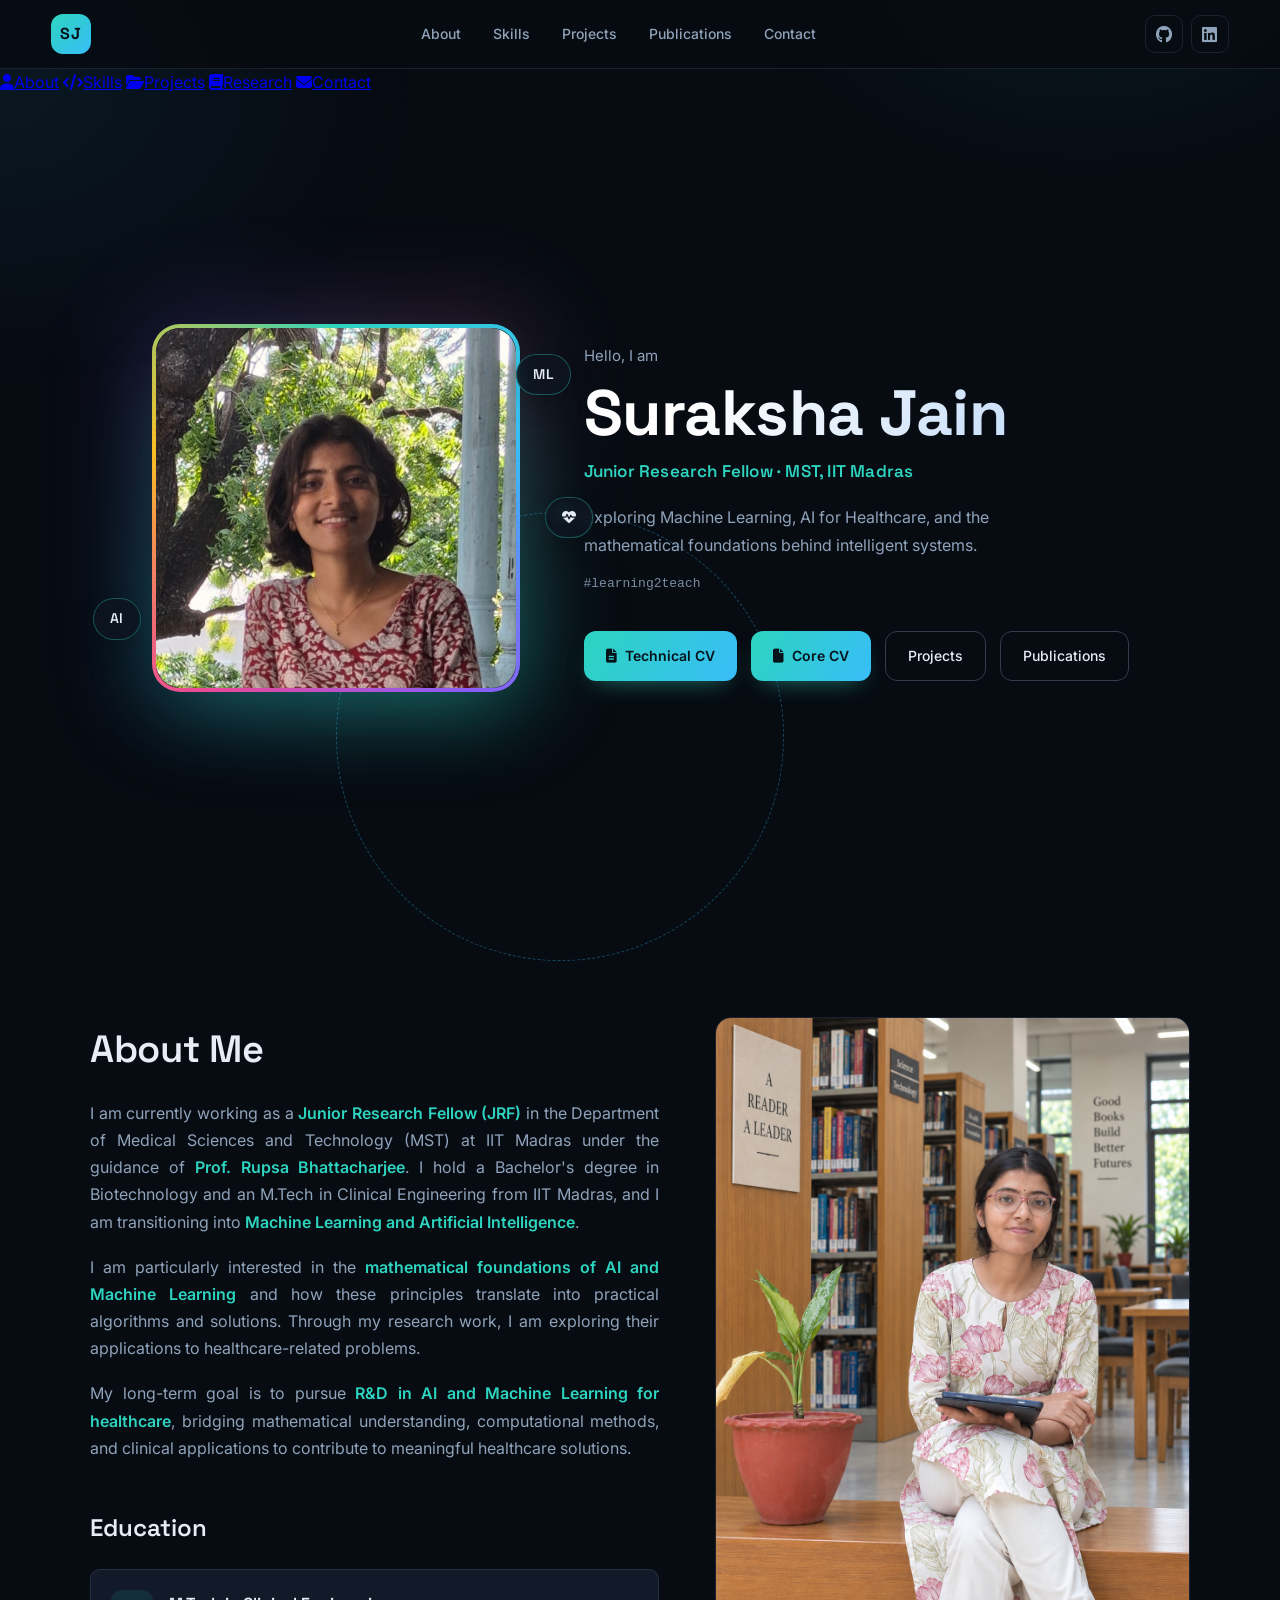
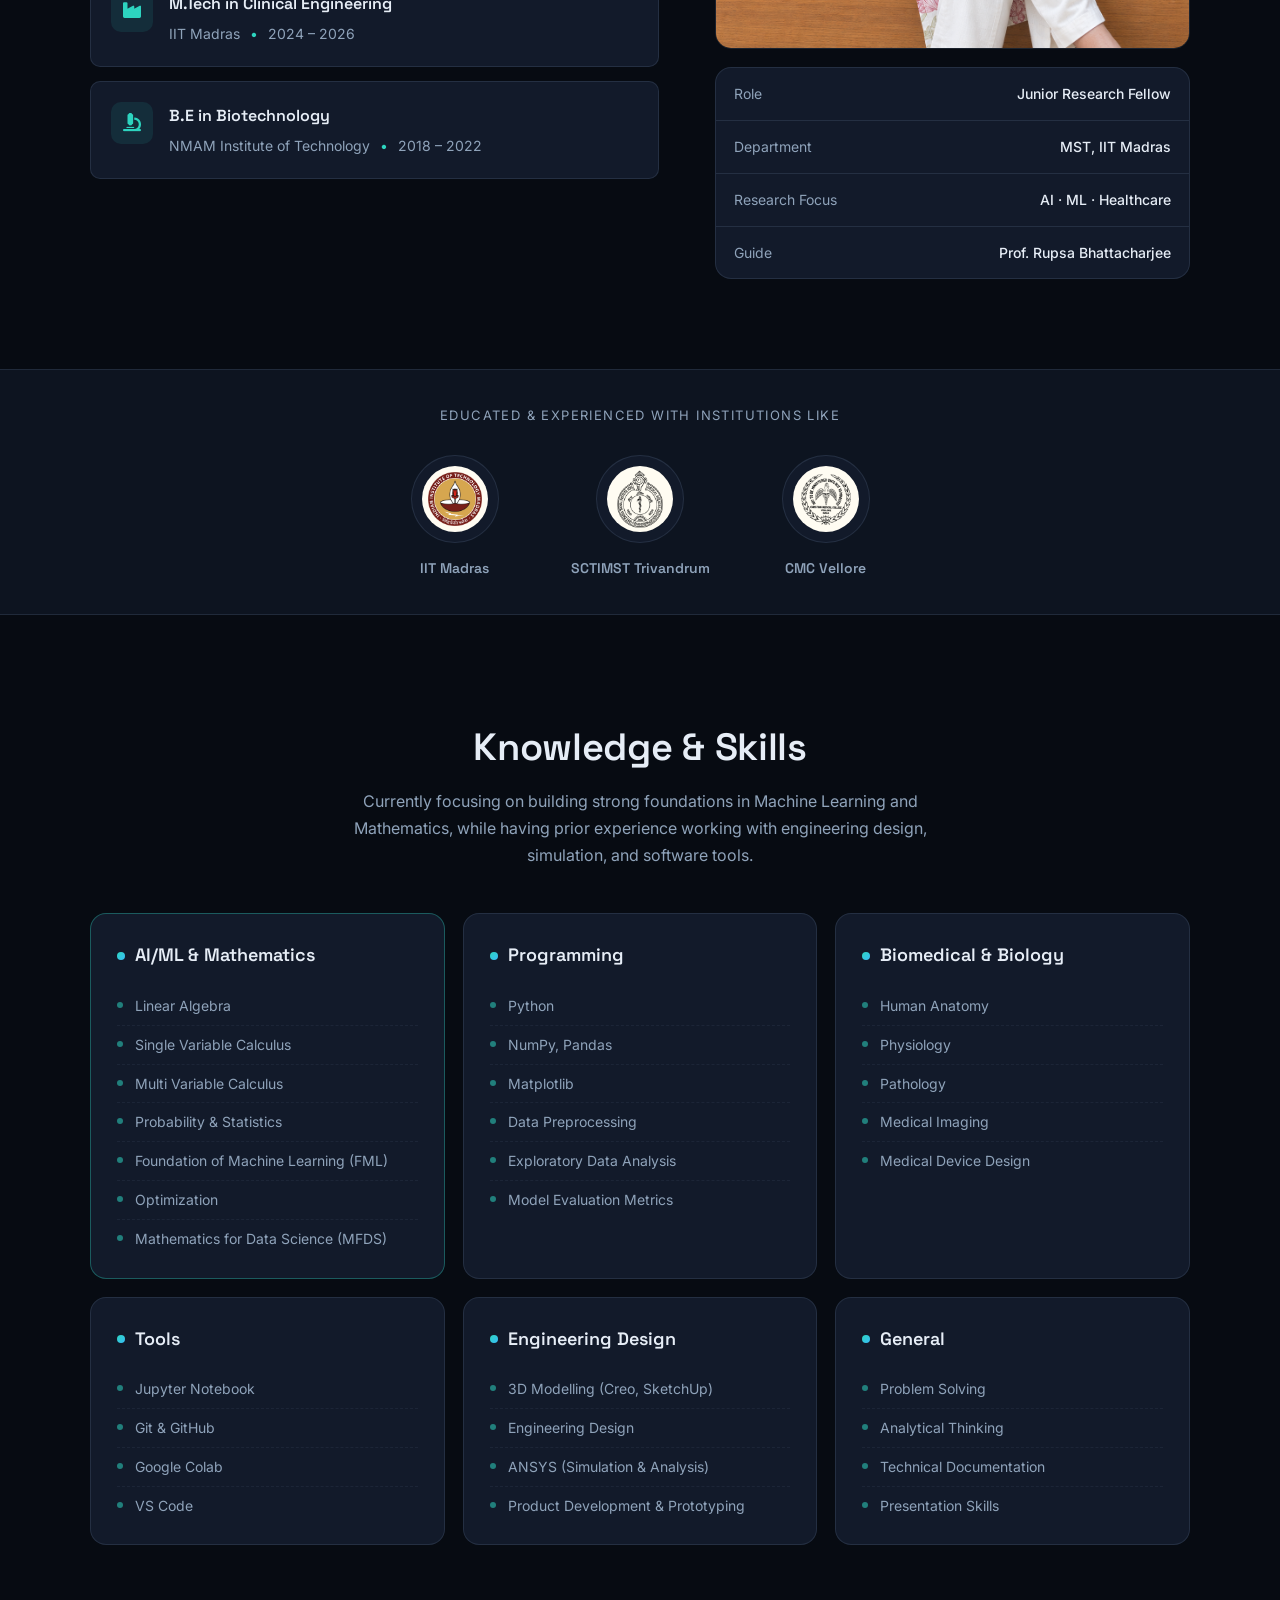
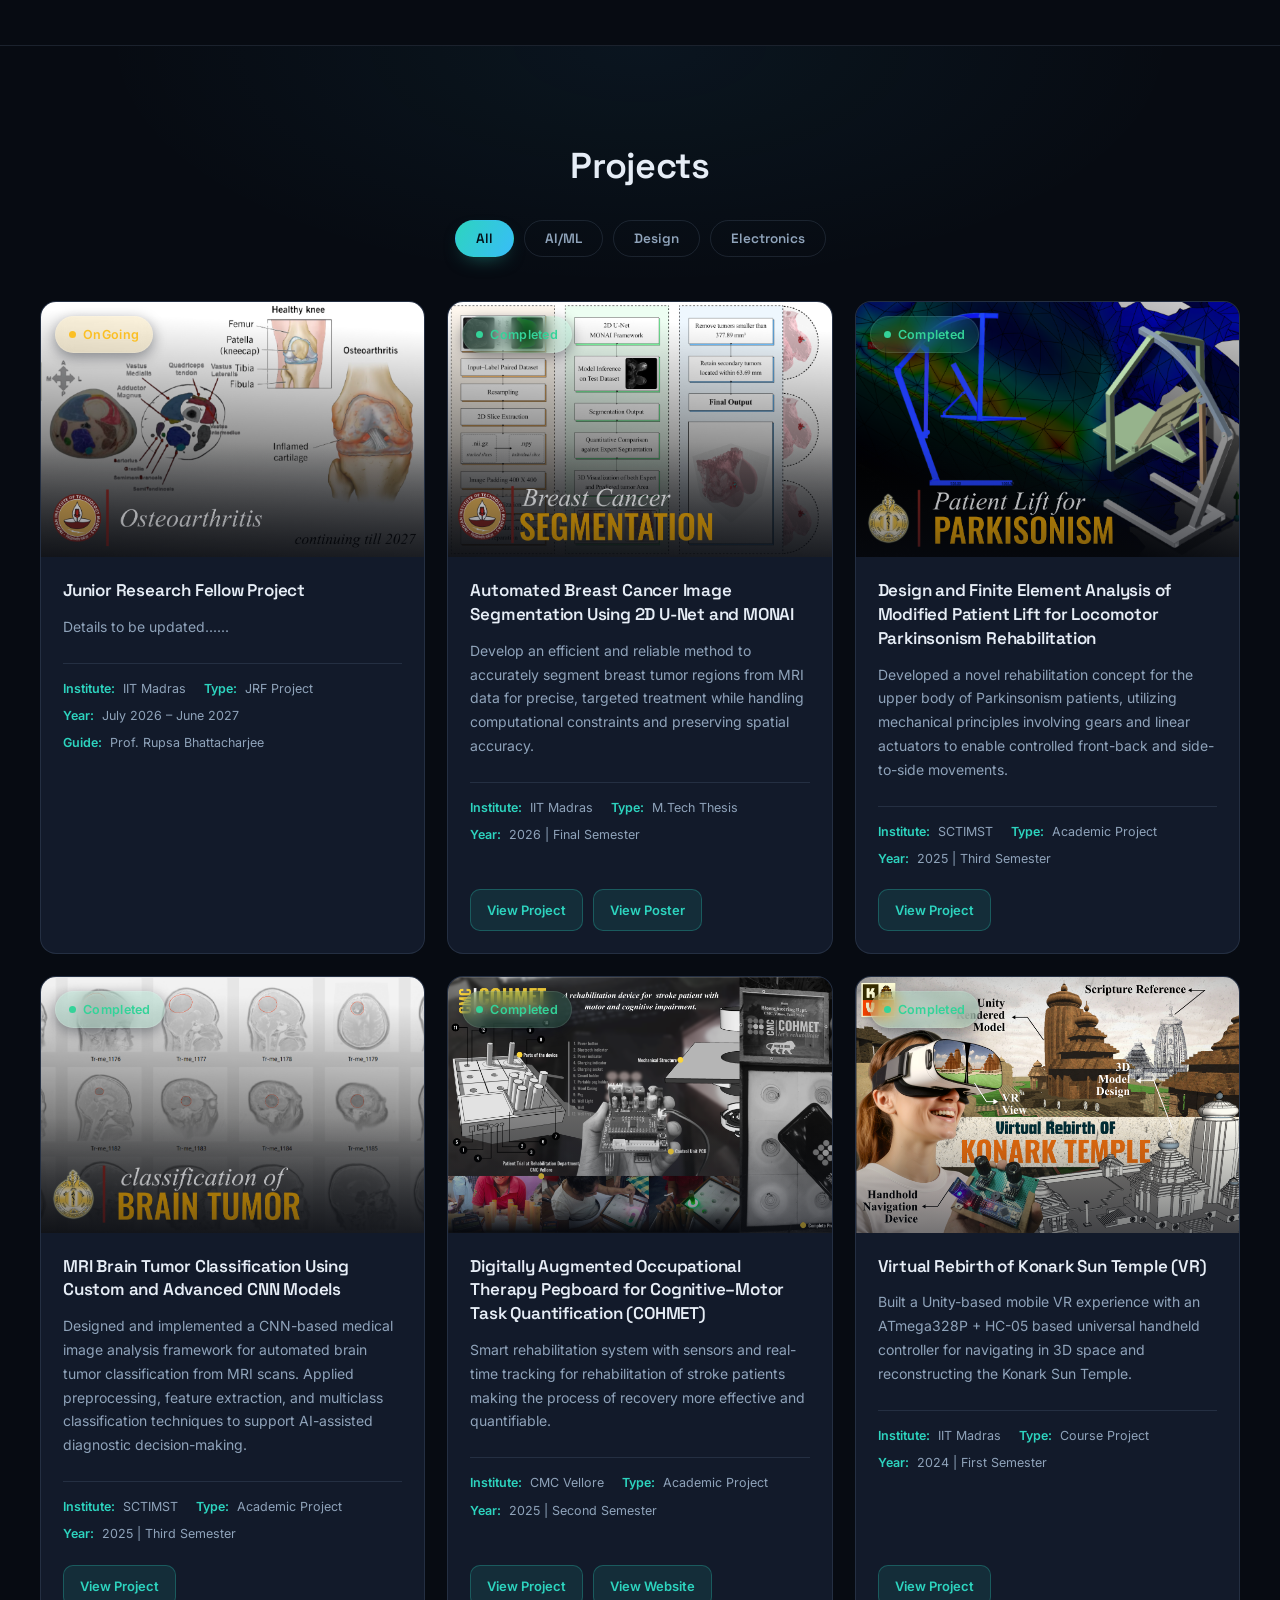
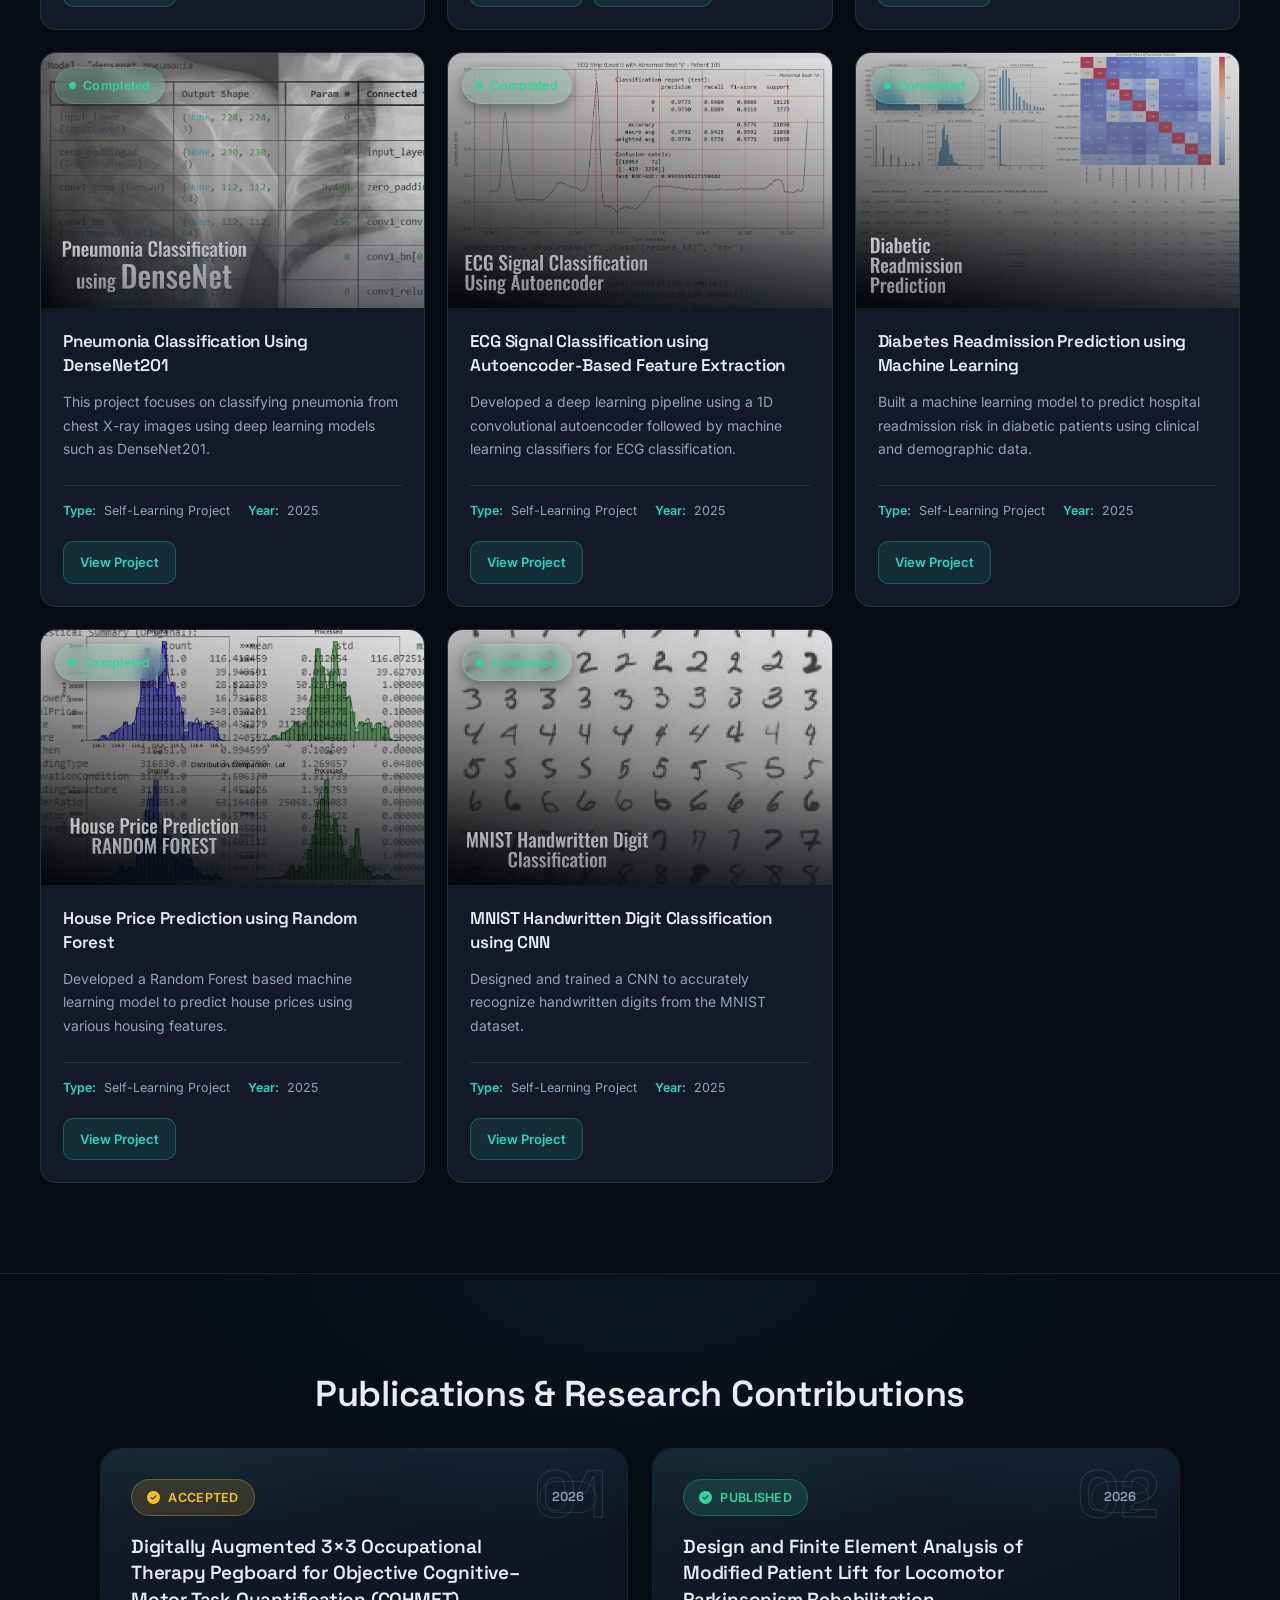
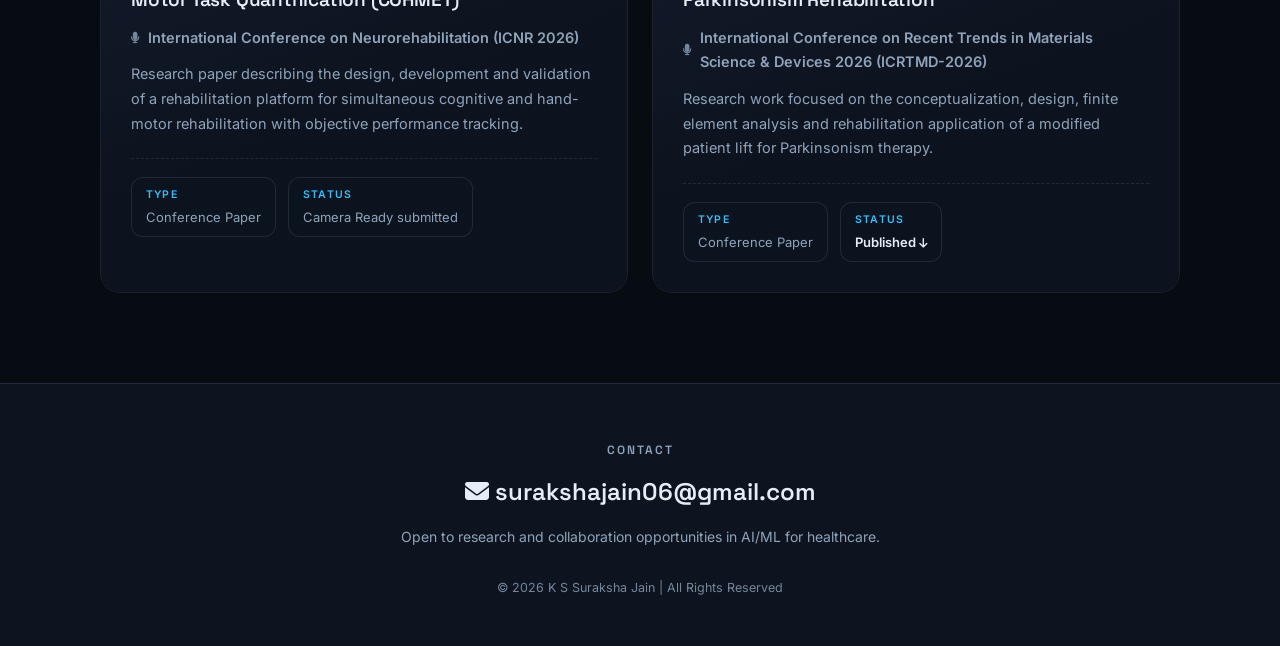
==== commit ec00e1fb: "major UI change" ====
--- a/index.html
+++ b/index.html
@@ -1,688 +1,676 @@
-<!DOCTYPE html>
-<html lang="en">
-
-<head>
-    <meta charset="UTF-8">
-    <meta name="viewport" content="width=device-width, initial-scale=1.0, user-scalable=0">
-    <link rel="shortcut icon" href="images/icon.png" type="image/x-icon">
-    <title>Suraksha Jain</title>
-
-    <link rel="stylesheet" href="style.css">
-
-    <!-- ICONS -->
-    <link rel="stylesheet" href="https://cdnjs.cloudflare.com/ajax/libs/font-awesome/6.5.0/css/all.min.css">
-</head>
-
-<body>
-
-    <!-- TOP BAR -->
-    <header class="topbar">
-        <h2><i>SJ</i></h2>
-        <p>#IwanttoLEARN</p>
-        <div class="icons">
-            <a href="https://github.com/Surakshajain06" target="_blank">
-                <i class="fab fa-github"></i></a>
-            <a href="https://www.linkedin.com/in/k-s-suraksha-jain/" target="_blank">
-                <i class="fab fa-linkedin"></i>
-            </a>
-        </div>
-    </header>
-
-    <!-- HERO -->
-    <section class="hero">
-        <div class="hero-img">
-            <img src="images/dp.png" alt="Suraksha Jain">
-        </div>
-
-        <div class="hero-text">
-            <h3><span style="font-size: 20px;font-weight: normal;">Hello! this is </span> </h3>
-            <h1><span style="font-size: 40px; color: #EE6C4D; ">Suraksha Jain</span></h1>
-            <h4><i>Junior Research Fellow, MST, IIT Madras</i></h4>
-            <br>
-
-            <p>
-            <p>
-                Exploring Machine Learning, AI for Healthcare, and the mathematical foundations behind intelligent
-                systems.
-            </p>
-            </p>
-
-            <div class="buttons">
-                <a href="images/Resume1.pdf" class="btn">Technical CV</a>
-                <a href="images/Resume2.pdf" class="btn">Core CV</a>
-                <a href="#projects" class="btn-outline">Projects</a>
-                <a href="#publications" class="btn-outline">Publications</a>
-            </div>
-        </div>
-    </section>
-
-    <!-- ABOUT -->
-    <section class="about">
-        <div class="about-text">
-            <h2>About Me</h2>
-
-
-<p>
-    &emsp; &emsp;I am currently working as a
-    <span style="color: #EE6C4D;font-weight: bold;">Junior Research Fellow (JRF)</span>
-    in the Department of Medical Sciences and Technology (MST) at IIT Madras
-    under the guidance of
-    <span style="color: #EE6C4D;font-weight: bold;">Prof. Rupsa Bhattacharjee</span>.
-    I hold a Bachelor's degree in Biotechnology and an M.Tech in Clinical Engineering
-    from IIT Madras, and I am transitioning into
-    <span style="color: #EE6C4D;font-weight: bold;">Machine Learning and Artificial Intelligence</span>.
-</p>
-
-<p>
-    &emsp; &emsp;I am particularly interested in the
-    <span style="color: #EE6C4D;font-weight: bold;">mathematical foundations of AI and Machine Learning</span>
-    and how these principles translate into practical algorithms and solutions.
-    Through my research work, I am exploring their applications to
-    healthcare-related problems.
-</p>
-
-<p>
-    &emsp; &emsp;My long-term goal is to pursue
-    <span style="color: #EE6C4D;font-weight: bold;">R&D in AI and Machine Learning for healthcare</span>,
-    bridging mathematical understanding, computational methods, and clinical
-    applications to contribute to meaningful healthcare solutions.
-</p>
-
-
-            <h2>Education</h2>
-
-            <p>
-                <span style="color: #EE6C4D;font-weight: bold;"> <b>-M.Tech in Clinical Engineering </b></span><br>
-                <i>Indian Institute of Technology Madras (IITM) | 2024-2026 </i><br>
-            </p>
-            <p>
-                <span style="color: #EE6C4D;font-weight: bold;">
-                    <b>
-                        -B.E in Biotechnology
-                    </b>
-                </span>
-                <br>
-                <i>Nitte Mahalinga Adyantaya Memorial Institute of Technology | 2018-2022</i><br>
-            </p>
-
-
-        </div>
-
-        <div class="about-img">
-            <img src="images/about.png">
-        </div>
-    </section>
-
-    <!--     marquee section -->
-
-    <div class="marquee-wrapper">
-        <marquee behavior="scroll" direction="left" scrollamount="10">
-            <div class="marquee-content">
-                <b style="font-size: larger;">With Education and Experience from Institutes like </b>
-                <div class="logo-item">
-                    <img src="images/logo1.png" alt="Logo 1">
-                    <div class="logo-name">IIT Madras</div>
-                </div>
-
-                <div class="logo-item">
-                    <img src="images/logo3.png" alt="Logo 3">
-                    <div class="logo-name">SCTIMST Trivandrum</div>
-                </div>
-
-                <div class="logo-item">
-                    <img src="images/logo4.png" alt="Logo 4">
-                    <div class="logo-name">CMC Vellore</div>
-                </div>
-            </div>
-        </marquee>
-    </div>
-
-    <!-- SKILLS -->
-    <section class="skills-section">
-        <h1>Knowledge and Skills</h1>
-        <hr>
-        <p class="skills-sub">
-            Currently focusing on building strong foundations in Machine Learning and Mathematics,
-            while having prior experience working with engineering design, simulation, and software tools.
-        </p>
-        <hr>
-        <div class="skills-grid">
-
-            <!-- CURRENT FOCUS -->
-            <div class="skill-box highlight">
-                <h2>AI/ML & Mathematics</h2>
-                <ul class="no-bullets">
-                    <li>- Linear Algebra</li>
-                    <li>- Single Variable Calculus</li>
-                    <li>- Multi Variable Calculus</li>
-                    <li>- Probability & Statistics</li>
-                    <li>- Foundation of Machine Learning (FML)</li>
-                    <li>- Optimization</li>
-                    <li>- Mathematics for Data Science (MFDS)</li>
-                    <!-- <li>- Deep Learning (Basics)</li> -->
-                </ul>
-            </div>
-
-            <!-- PROGRAMMING -->
-            <div class="skill-box">
-                <h2>Programming</h2>
-                <ul class="no-bullets">
-                    <li>- Python</li>
-                    <li>- NumPy, Pandas</li>
-                    <li>- Matplotlib</li>
-                    <li>- Data Preprocessing</li>
-                    <li>- Exploratory Data Analysis</li>
-                    <li>- Model Evaluation Metrics</li>
-                </ul>
-            </div>
-
-            <!-- Biology -->
-            <div class="skill-box">
-                <h2>Biomedical & Biology</h2>
-                <ul class="no-bullets">
-                    <li> - Human Anatomy</li>
-                    <li> - Physiology</li>
-                    <li> - Pathology</li>
-                    <li> - Medical Imaging </li>
-                    <li> - Medical Device Design</li>
-
-                    <!-- <li> </li>    -->
-
-                </ul>
-            </div>
-
-            <!-- TOOLS -->
-            <div class="skill-box">
-                <h2>Tools</h2>
-                <ul class="no-bullets">
-                    <li>- Jupyter Notebook</li>
-                    <li>- Git & GitHub</li>
-                    <li>- Google Colab</li>
-                    <li>- VS Code</li>
-                </ul>
-            </div>
-
-            <!-- PREVIOUS EXPERIENCE -->
-            <div class="skill-box">
-                <h2>Engineering Design</h2>
-                <ul class="no-bullets">
-                    <li>- 3D Modelling (Creo, SketchUp)</li>
-                    <li>- Engineering Design</li>
-                    <li>- ANSYS (Simulation & Analysis)</li>
-                    <li>- Product Development & Prototyping</li>
-                </ul>
-            </div>
-
-
-
-            <!-- GENERAL -->
-            <div class="skill-box">
-                <h2>General</h2>
-                <ul class="no-bullets">
-                    <li>- Problem Solving</li>
-                    <li>- Analytical Thinking</li>
-                    <li>- Technical Documentation</li>
-                    <li>- Presentation Skills</li>
-                </ul>
-            </div>
-
-        </div>
-    </section>
-
-    <!-- PROJECTS -->
-    <section id="projects" class="projects-section">
-
-        <h1 class="proj-title">Research & Academic Projects</h1>
-
-        <div class="projects">
-
-            <!-- JRF  -->
-
-                        <div class="project-card">
-                <img src="images/tn11.png">
-                <div class="project-content">
-                    <h3>Junior Research Fellow Project</h3>
-                    <hr>
-
-                    <span class="status done">🟡 OnGoing</span>
-
-                    <p>
-                        Details to be updated......
-                    </p>
-
-                    <div class="project-details">
-                        <p><b>Institute:</b> IIT Madras</p>
-                        <p><b>Type:</b> JRF Project</p>
-                        <p><b>Year:</b> July 2026 - June 2027 </p>
-                        <p><b>Guide:</b> Prof. Rupsa Bhattacharjee</p>
-
-                    </div>
-
-                    <div class="project-bottom">
-                        <!-- <a href="https://github.com/Surakshajain06/Automated-2D-segmentation-of-Breast-cancer">View
-                            Project</a>
-                        <a href="images/Poster_Presentation_cl24m015_Suraksha.pdf">View Poster</a> -->
-                    </div>
-                </div>
-            </div>
-
-            <!-- Breast Tumor Segmentation -->
-            <div class="project-card">
-                <img src="images/tn3.png">
-                <div class="project-content">
-                    <h3>Automated Breast Cancer Image Segmentation Using 2D U-Net and MONAI</h3>
-                    <hr>
-
-                    <span class="status done">🟢 Completed</span>
-
-                    <p>
-                        Develop an efficient and reliable method to accurately segment breast tumor
-                        regions from MRI data for precise, targeted treatment while handling
-                        computational constraints and preserving spatial accuracy.
-                    </p>
-
-                    <div class="project-details">
-                        <p><b>Institute:</b> IIT Madras</p>
-                        <p><b>Type:</b> M.Tech Thesis</p>
-                        <p><b>Year:</b> 2026 | Final Semester</p>
-                    </div>
-
-                    <div class="project-bottom">
-                        <a href="https://github.com/Surakshajain06/Automated-2D-segmentation-of-Breast-cancer">View
-                            Project</a>
-                        <a href="images/Poster_Presentation_cl24m015_Suraksha.pdf">View Poster</a>
-                    </div>
-                </div>
-            </div>
-
-            <!-- Rehabilitation Lift -->
-            <div class="project-card">
-                <img src="images/tn2.png">
-                <div class="project-content">
-                    <h3>Design and Finite Element Analysis of Modified Patient
-                        Lift for Locomotor Parkinsonism Rehabilitation
-                    </h3>
-                    <hr>
-
-                    <span class="status done">🟢 Completed</span>
-
-                    <p>
-                        Developed a novel rehabilitation concept for the upper body of Parkinsonism
-                        patients, utilizing mechanical principles involving gears and linear actuators
-                        to enable controlled front-back and side-to-side movements.
-                    </p>
-
-                    <div class="project-details">
-                        <p><b>Institute:</b> SCTIMST</p>
-                        <p><b>Type:</b> Academic Project</p>
-                        <p><b>Year:</b> 2025 | Third Semester</p>
-                    </div>
-
-                    <div class="project-bottom">
-                        <a href="images/ICRTMD-2026.pdf">
-                            View Project
-                        </a>
-                    </div>
-                </div>
-            </div>
-            <!-- Custom CNN Model for classification -->
-            <div class="project-card">
-                <img src="images/tn10.png">
-                <div class="project-content">
-                    <h3>MRI Brain Tumor Classification Using
-                        Custom and Advanced CNN Models
-                    </h3>
-                    <hr>
-
-                    <span class="status done">🟢 Completed</span>
-
-                    <p>
-                        Designed and implemented a CNN-based medical image analysis framework for automated brain tumor
-                        classification from MRI scans. Applied preprocessing, feature extraction, and multiclass
-                        classification techniques to support AI-assisted diagnostic decision-making.
-                    </p>
-
-                    <div class="project-details">
-                        <p><b>Institute:</b> SCTIMST</p>
-                        <p><b>Type:</b> Academic Project</p>
-                        <p><b>Year:</b> 2025 | Third Semester</p>
-                    </div>
-
-                    <div class="project-bottom">
-                        <a href="images/MRI Brain Tumor Classification Using Custom and Advanced CNN Models.pdf">
-                            View Project
-                        </a>
-                    </div>
-                </div>
-            </div>
-
-            <!-- COHMET -->
-            <div class="project-card">
-                <img src="images/tn1.png">
-                <div class="project-content">
-                    <h3>Digitally Augmented Occupational Therapy Pegboard for Cognitive–Motor Task Quantification
-                        (COHMET) </h3>
-                    <hr>
-
-                    <span class="status done">🟢 Completed</span>
-
-                    <p>
-                        Smart rehabilitation system with sensors and real-time tracking for
-                        rehabilitation of stroke patients making the process of recovery more
-                        effective and quantifiable.
-                    </p>
-
-                    <div class="project-details">
-                        <p><b>Institute:</b> CMC Vellore</p>
-                        <p><b>Type:</b> Academic Project</p>
-                        <p><b>Year:</b> 2025 | Second Semester</p>
-                    </div>
-
-                    <div class="project-bottom">
-                        <a href="https://github.com/Surakshajain06/COHMET_PVT">
-                            View Project
-                        </a>
-                        <a href="https://cohmet-cmc.netlify.app/">
-                            View Website
-                        </a>
-                    </div>
-                </div>
-            </div>
-
-            <!-- VR Project -->
-            <div class="project-card">
-                <img src="images/tn9.png">
-                <div class="project-content">
-                    <h3>Virtual Rebirth of Konark Sun Temple (VR)</h3>
-                    <hr>
-
-                    <span class="status done">🟢 Completed</span>
-
-                    <p>
-                        Built a Unity-based mobile VR experience with an
-                        ATmega328P + HC-05 based universal handheld controller for
-                        navigating in 3D space and reconstructing the Konark Sun Temple.
-                    </p>
-
-                    <div class="project-details">
-                        <p><b>Institute:</b> IIT Madras</p>
-                        <p><b>Type:</b> Course Project</p>
-                        <p><b>Year:</b> 2024 | First Semester</p>
-                    </div>
-
-                    <div class="project-bottom">
-                        <a href="https://konark.netlify.app/">
-                            View Project
-                        </a>
-                    </div>
-                </div>
-            </div>
-
-        </div>
-
-        <!-- SELF LEARNING SECTION -->
-
-        <h1 class="proj-title" style="margin-top:80px;">
-            Self-Learning AI/ML Projects
-        </h1>
-
-        <div class="projects">
-
-            <!-- Pneumonia -->
-            <div class="project-card">
-                <img src="images/tn4.png">
-                <div class="project-content">
-                    <h3>Pneumonia Classification Using DenseNet201</h3>
-                    <hr>
-
-                    <span class="status done">🟢 Completed</span>
-
-                    <div class="project-details">
-                        <p><b>Type:</b> Self-Learning Project</p>
-                        <p><b>Year:</b> 2025</p>
-                    </div>
-
-                    <p>
-                        This project focuses on classifying pneumonia from chest X-ray images
-                        using deep learning models such as DenseNet201.
-                    </p>
-
-                    <div class="project-bottom">
-                        <a
-                            href="https://github.com/Surakshajain06/Automated-Pneumonia-Classification-from-Chest-Radiographs-Using-DenseNet201">
-                            View Project
-                        </a>
-                    </div>
-                </div>
-            </div>
-
-            <!-- ECG -->
-            <div class="project-card">
-                <img src="images/tn7.png">
-                <div class="project-content">
-                    <h3>ECG Signal Classification using Autoencoder-Based Feature Extraction</h3>
-                    <hr>
-
-                    <span class="status done">🟢 Completed</span>
-
-                    <div class="project-details">
-                        <p><b>Type:</b> Self-Learning Project</p>
-                        <p><b>Year:</b> 2025</p>
-                    </div>
-
-                    <p>
-                        Developed a deep learning pipeline using a 1D convolutional autoencoder
-                        followed by machine learning classifiers for ECG classification.
-                    </p>
-
-                    <div class="project-bottom">
-                        <a href="https://github.com/Surakshajain06/ECG-Classification-using-Autoencoder">
-                            View Project
-                        </a>
-                    </div>
-                </div>
-            </div>
-
-            <!-- Diabetes -->
-            <div class="project-card">
-                <img src="images/tn6.png">
-                <div class="project-content">
-                    <h3>Diabetes Readmission Prediction using Machine Learning</h3>
-                    <hr>
-
-                    <span class="status done">🟢 Completed</span>
-
-                    <div class="project-details">
-                        <p><b>Type:</b> Self-Learning Project</p>
-                        <p><b>Year:</b> 2025</p>
-                    </div>
-
-                    <p>
-                        Built a machine learning model to predict hospital readmission risk in
-                        diabetic patients using clinical and demographic data.
-                    </p>
-
-                    <div class="project-bottom">
-                        <a
-                            href="https://github.com/Surakshajain06/Diabetic-readmission-prediction-for-high-sensitivity-cleaning">
-                            View Project
-                        </a>
-                    </div>
-                </div>
-            </div>
-
-            <!-- House Price -->
-            <div class="project-card">
-                <img src="images/tn5.png">
-                <div class="project-content">
-                    <h3>House Price Prediction using Random Forest</h3>
-                    <hr>
-
-                    <span class="status done">🟢 Completed</span>
-
-                    <div class="project-details">
-                        <p><b>Type:</b> Self-Learning Project</p>
-                        <p><b>Year:</b> 2025</p>
-                    </div>
-
-                    <p>
-                        Developed a Random Forest based machine learning model to predict house
-                        prices using various housing features.
-                    </p>
-
-                    <div class="project-bottom">
-                        <a href="https://github.com/Surakshajain06/House-Price-Prediction-using-RandomForestRegressor">
-                            View Project
-                        </a>
-                    </div>
-                </div>
-            </div>
-
-            <!-- MNIST -->
-            <div class="project-card">
-                <img src="images/tn8.png">
-                <div class="project-content">
-                    <h3>MNIST Handwritten Digit Classification using CNN</h3>
-                    <hr>
-
-                    <span class="status done">🟢 Completed</span>
-
-                    <div class="project-details">
-                        <p><b>Type:</b> Self-Learning Project</p>
-                        <p><b>Year:</b> 2025</p>
-                    </div>
-
-                    <p>
-                        Designed and trained a CNN to accurately recognize handwritten digits
-                        from the MNIST dataset.
-                    </p>
-
-                    <div class="project-bottom">
-                        <a href="https://github.com/Surakshajain06/MNIST-Handwritten-Digit-Classifier">
-                            View Project
-                        </a>
-                    </div>
-                </div>
-            </div>
-
-        </div>
-
-    </section>
-
-
-    <!-- PUBLICATIONS -->
-    <section id="publications" class="projects-section">
-
-        <h1 class="proj-title">
-            Publications & Research Contributions
-        </h1>
-
-        <div class="publication-grid">
-
-            <!-- COHMET -->
-
-            <div class="publication-card">
-
-                <div class="publication-top">
-
-                    <span class="pub-status accepted">
-                        📑 Accepted
-                    </span>
-
-                    <span class="pub-year">
-                        2026
-                    </span>
-
-                </div>
-
-                <h3>
-                    Digitally Augmented 3×3 Occupational Therapy Pegboard for Objective Cognitive–Motor Task
-                    Quantification (COHMET)
-                </h3>
-
-                <p class="conference-name">
-                    International Conference on Neurorehabilitation (ICNR 2026)
-                </p>
-
-                <p>
-                    Research paper describing the design, development and validation
-                    of a rehabilitation platform for simultaneous cognitive and
-                    hand-motor rehabilitation with objective performance tracking.
-                </p>
-
-                <div class="publication-meta">
-
-                    <span>
-                        <b>Type:</b> Conference Paper
-                    </span>
-
-                    <span>
-                        <b>Status:</b> Camera Ready submitted
-                    </span>
-
-                </div>
-
-            </div>
-
-            <!-- REHAB LIFT -->
-
-            <div class="publication-card">
-
-                <div class="publication-top">
-
-                    <span class="pub-status accepted">
-                        📑 Published
-                    </span>
-
-                    <span class="pub-year">
-                        2026
-                    </span>
-
-                </div>
-
-                <h3>
-                    Design and Finite Element Analysis of Modified Patient Lift
-                    for Locomotor Parkinsonism Rehabilitation
-                </h3>
-
-                <p class="conference-name">
-                    International Conference on Recent Trends in Materials Science & Devices 2026 (ICRTMD-2026)
-                </p>
-
-                <p>
-                    Research work focused on the conceptualization, design,
-                    finite element analysis and rehabilitation application
-                    of a modified patient lift for Parkinsonism therapy.
-                </p>
-
-                <div class="publication-meta">
-
-                    <span>
-                        <b>Type:</b> Conference Paper
-
-                    </span>
-
-                    <span>
-                        <b>Status:</b> <a href="https://researchplateau.com/uploads/reasearchpapers/1781328295.pdf"
-                            target="_blank" style="color: #007bff; text-decoration: none;">Published ⬇️</a>
-                    </span>
-
-                </div>
-
-            </div>
-
-        </div>
-
-    </section>
-
-    <!-- FOOTER -->
-    <footer>
-        <p>mail me at <a href="mailto:surakshajain06@gmail.com" style="color: aliceblue;">surakshajain06@gmail.com</a>
-        </p>
-        <p>© 2026 K S Suraksha Jain | All Rights Reserved</p>
-    </footer>
-
-    <script src="script.js"></script>
-</body>
-
+<!DOCTYPE html>
+<html lang="en">
+
+<head>
+    <meta charset="UTF-8">
+    <meta name="viewport" content="width=device-width, initial-scale=1.0, maximum-scale=1.0, user-scalable=no">
+    <meta name="description" content="Suraksha Jain — Junior Research Fellow at IIT Madras. Research portfolio on Machine Learning, AI for Healthcare, and medical imaging.">
+    <meta name="keywords" content="Suraksha Jain, AI, Machine Learning, Deep Learning, Healthcare AI, Medical Imaging, IIT Madras, Junior Research Fellow, Computer Vision, Data Science">
+    <meta name="author" content="K S Suraksha Jain">
+    <meta name="robots" content="index, follow">
+    <meta name="theme-color" content="#070b12">
+    <link rel="shortcut icon" href="images/icon.png" type="image/x-icon">
+    <title>Suraksha Jain | Research Portfolio — AI/ML for Healthcare</title>
+
+    <meta property="og:type" content="website">
+    <meta property="og:title" content="Suraksha Jain | Research Portfolio">
+    <meta property="og:description" content="Junior Research Fellow at IIT Madras exploring Machine Learning, AI for Healthcare, and medical imaging.">
+    <meta property="og:image" content="images/dp.png">
+    <meta property="og:site_name" content="Suraksha Jain Portfolio">
+
+    <meta name="twitter:card" content="summary">
+    <meta name="twitter:title" content="Suraksha Jain | Research Portfolio">
+    <meta name="twitter:description" content="Junior Research Fellow at IIT Madras exploring Machine Learning, AI for Healthcare, and medical imaging.">
+    <meta name="twitter:image" content="images/dp.png">
+
+    <script type="application/ld+json">
+    {
+        "@context": "https://schema.org",
+        "@type": "Person",
+        "name": "K S Suraksha Jain",
+        "jobTitle": "Junior Research Fellow",
+        "worksFor": {
+            "@type": "Organization",
+            "name": "IIT Madras"
+        },
+        "description": "Junior Research Fellow exploring Machine Learning, AI for Healthcare, and the mathematical foundations of intelligent systems.",
+        "knowsAbout": [
+            "Machine Learning",
+            "Deep Learning",
+            "AI for Healthcare",
+            "Medical Imaging",
+            "Computer Vision",
+            "Data Science"
+        ],
+        "alumniOf": [
+            {
+                "@type": "CollegeOrUniversity",
+                "name": "IIT Madras"
+            },
+            {
+                "@type": "CollegeOrUniversity",
+                "name": "NMAM Institute of Technology"
+            }
+        ],
+        "sameAs": [
+            "https://github.com/Surakshajain06",
+            "https://www.linkedin.com/in/k-s-suraksha-jain/"
+        ]
+    }
+    </script>
+
+    <link rel="preconnect" href="https://fonts.googleapis.com">
+    <link rel="preconnect" href="https://fonts.gstatic.com" crossorigin>
+    <link href="https://fonts.googleapis.com/css2?family=Inter:wght@400;500;600;700&family=Space+Grotesk:wght@400;500;600;700&display=swap" rel="stylesheet">
+
+    <link rel="stylesheet" href="style.css">
+
+    <!-- ICONS -->
+    <link rel="stylesheet" href="https://cdnjs.cloudflare.com/ajax/libs/font-awesome/6.5.0/css/all.min.css">
+</head>
+
+<body>
+
+    <div class="scroll-progress"></div>
+
+    <!-- TOP BAR -->
+    <header class="topbar">
+        <a href="#" class="logo">SJ</a>
+
+        <nav class="nav">
+            <a href="#about">About</a>
+            <a href="#skills">Skills</a>
+            <a href="#projects">Projects</a>
+            <a href="#publications">Publications</a>
+            <a href="#contact">Contact</a>
+        </nav>
+
+        <div class="icons">
+            <a href="https://github.com/Surakshajain06" target="_blank" aria-label="GitHub">
+                <i class="fab fa-github"></i>
+            </a>
+            <a href="https://www.linkedin.com/in/k-s-suraksha-jain/" target="_blank" aria-label="LinkedIn">
+                <i class="fab fa-linkedin"></i>
+            </a>
+        </div>
+    </header>
+
+    <!-- MOBILE BOTTOM NAV -->
+    <nav class="bottom-nav" aria-label="Mobile navigation">
+        <a href="#about"><i class="fas fa-user"></i><span>About</span></a>
+        <a href="#skills"><i class="fas fa-code"></i><span>Skills</span></a>
+        <a href="#projects"><i class="fas fa-folder-open"></i><span>Projects</span></a>
+        <a href="#publications"><i class="fas fa-book"></i><span>Research</span></a>
+        <a href="#contact"><i class="fas fa-envelope"></i><span>Contact</span></a>
+    </nav>
+
+    <!-- HERO -->
+    <section class="hero">
+        <div class="hero-img reveal">
+            <div class="img-frame">
+                <img src="images/dp.png" alt="Suraksha Jain">
+                <span class="corner corner-tl"></span>
+                <span class="corner corner-tr"></span>
+                <span class="corner corner-bl"></span>
+                <span class="corner corner-br"></span>
+            </div>
+            <div class="orbit-ring"><span class="orbit-dot"></span></div>
+            <span class="float-chip chip-ml">ML</span>
+            <span class="float-chip chip-ai">AI</span>
+            <span class="float-chip chip-health"><i class="fas fa-heartbeat"></i></span>
+        </div>
+
+        <div class="hero-text reveal">
+            <p class="hero-eyebrow">Hello, I am</p>
+            <h1>Suraksha Jain</h1>
+            <p class="hero-role">Junior Research Fellow &middot; MST, IIT Madras</p>
+            <p class="hero-desc">
+                Exploring Machine Learning, AI for Healthcare, and the mathematical foundations
+                behind intelligent systems.
+            </p>
+            <p class="hero-hashtag">#learning2teach</p>
+
+            <div class="buttons">
+                <a href="images/Resume1.pdf" class="btn"><i class="fas fa-file-alt"></i> Technical CV</a>
+                <a href="images/Resume2.pdf" class="btn"><i class="fas fa-file"></i> Core CV</a>
+                <a href="#projects" class="btn-outline">Projects</a>
+                <a href="#publications" class="btn-outline">Publications</a>
+            </div>
+        </div>
+    </section>
+
+    <!-- ABOUT -->
+    <section id="about" class="about reveal">
+        <div class="about-text">
+            <h2 class="section-title">About Me</h2>
+
+            <p>
+                I am currently working as a
+                <span class="hl">Junior Research Fellow (JRF)</span>
+                in the Department of Medical Sciences and Technology (MST) at IIT Madras
+                under the guidance of
+                <span class="hl">Prof. Rupsa Bhattacharjee</span>.
+                I hold a Bachelor's degree in Biotechnology and an M.Tech in Clinical Engineering
+                from IIT Madras, and I am transitioning into
+                <span class="hl">Machine Learning and Artificial Intelligence</span>.
+            </p>
+
+            <p>
+                I am particularly interested in the
+                <span class="hl">mathematical foundations of AI and Machine Learning</span>
+                and how these principles translate into practical algorithms and solutions.
+                Through my research work, I am exploring their applications to
+                healthcare-related problems.
+            </p>
+
+            <p>
+                My long-term goal is to pursue
+                <span class="hl">R&amp;D in AI and Machine Learning for healthcare</span>,
+                bridging mathematical understanding, computational methods, and clinical
+                applications to contribute to meaningful healthcare solutions.
+            </p>
+
+            <h3 class="subsection-title">Education</h3>
+
+            <div class="education">
+                <div class="edu-card">
+                    <div class="edu-icon"><i class="fas fa-industry"></i></div>
+                    <div>
+                        <h4>M.Tech in Clinical Engineering</h4>
+                        <p>IIT Madras <span class="dot">•</span> 2024 – 2026</p>
+                    </div>
+                </div>
+
+                <div class="edu-card">
+                    <div class="edu-icon"><i class="fas fa-microscope"></i></div>
+                    <div>
+                        <h4>B.E in Biotechnology</h4>
+                        <p>NMAM Institute of Technology <span class="dot">•</span> 2018 – 2022</p>
+                    </div>
+                </div>
+            </div>
+        </div>
+
+        <div class="about-aside">
+            <div class="about-img">
+                <img src="images/about.png" alt="About Suraksha Jain">
+            </div>
+
+            <div class="facts">
+                <div class="fact">
+                    <span class="fact-label">Role</span>
+                    <span>Junior Research Fellow</span>
+                </div>
+                <div class="fact">
+                    <span class="fact-label">Department</span>
+                    <span>MST, IIT Madras</span>
+                </div>
+                <div class="fact">
+                    <span class="fact-label">Research Focus</span>
+                    <span>AI &middot; ML &middot; Healthcare</span>
+                </div>
+                <div class="fact">
+                    <span class="fact-label">Guide</span>
+                    <span>Prof. Rupsa Bhattacharjee</span>
+                </div>
+            </div>
+        </div>
+    </section>
+
+    <!-- INSTITUTE STRIP -->
+    <div class="logo-strip">
+        <p class="strip-label">Educated &amp; experienced with institutions like</p>
+        <div class="strip-track">
+            <div class="strip-content">
+                <div class="logo-item">
+                    <img src="images/logo1.png" alt="IIT Madras">
+                    <div class="logo-name">IIT Madras</div>
+                </div>
+                <div class="logo-item">
+                    <img src="images/logo3.png" alt="SCTIMST">
+                    <div class="logo-name">SCTIMST Trivandrum</div>
+                </div>
+                <div class="logo-item">
+                    <img src="images/logo4.png" alt="CMC Vellore">
+                    <div class="logo-name">CMC Vellore</div>
+                </div>
+            </div>
+        </div>
+    </div>
+
+    <!-- SKILLS -->
+    <section id="skills" class="skills-section reveal">
+        <h1 class="section-title">Knowledge &amp; Skills</h1>
+        <p class="skills-sub">
+            Currently focusing on building strong foundations in Machine Learning and Mathematics,
+            while having prior experience working with engineering design, simulation, and software tools.
+        </p>
+
+        <div class="skills-grid">
+            <div class="skill-box highlight">
+                <h2>AI/ML &amp; Mathematics</h2>
+                <ul class="no-bullets">
+                    <li>Linear Algebra</li>
+                    <li>Single Variable Calculus</li>
+                    <li>Multi Variable Calculus</li>
+                    <li>Probability &amp; Statistics</li>
+                    <li>Foundation of Machine Learning (FML)</li>
+                    <li>Optimization</li>
+                    <li>Mathematics for Data Science (MFDS)</li>
+                </ul>
+            </div>
+
+            <div class="skill-box">
+                <h2>Programming</h2>
+                <ul class="no-bullets">
+                    <li>Python</li>
+                    <li>NumPy, Pandas</li>
+                    <li>Matplotlib</li>
+                    <li>Data Preprocessing</li>
+                    <li>Exploratory Data Analysis</li>
+                    <li>Model Evaluation Metrics</li>
+                </ul>
+            </div>
+
+            <div class="skill-box">
+                <h2>Biomedical &amp; Biology</h2>
+                <ul class="no-bullets">
+                    <li>Human Anatomy</li>
+                    <li>Physiology</li>
+                    <li>Pathology</li>
+                    <li>Medical Imaging</li>
+                    <li>Medical Device Design</li>
+                </ul>
+            </div>
+
+            <div class="skill-box">
+                <h2>Tools</h2>
+                <ul class="no-bullets">
+                    <li>Jupyter Notebook</li>
+                    <li>Git &amp; GitHub</li>
+                    <li>Google Colab</li>
+                    <li>VS Code</li>
+                </ul>
+            </div>
+
+            <div class="skill-box">
+                <h2>Engineering Design</h2>
+                <ul class="no-bullets">
+                    <li>3D Modelling (Creo, SketchUp)</li>
+                    <li>Engineering Design</li>
+                    <li>ANSYS (Simulation &amp; Analysis)</li>
+                    <li>Product Development &amp; Prototyping</li>
+                </ul>
+            </div>
+
+            <div class="skill-box">
+                <h2>General</h2>
+                <ul class="no-bullets">
+                    <li>Problem Solving</li>
+                    <li>Analytical Thinking</li>
+                    <li>Technical Documentation</li>
+                    <li>Presentation Skills</li>
+                </ul>
+            </div>
+        </div>
+    </section>
+
+    <!-- PROJECTS -->
+    <section id="projects" class="projects-section">
+        <h1 class="proj-title">Projects</h1>
+
+        <div class="project-filters">
+            <button class="filter-btn active" data-filter="all">All</button>
+            <button class="filter-btn" data-filter="aiml">AI/ML</button>
+            <button class="filter-btn" data-filter="design">Design</button>
+            <button class="filter-btn" data-filter="electronics">Electronics</button>
+        </div>
+
+        <div class="projects">
+
+            <!-- JRF -->
+            <div class="project-card reveal" data-category="aiml">
+                <div class="thumb">
+                    <img src="images/tn11.png" alt="Junior Research Fellow Project">
+                    <span class="status ongoing">OnGoing</span>
+                </div>
+                <div class="project-content">
+                    <h3>Junior Research Fellow Project</h3>
+                    <p>Details to be updated......</p>
+
+                    <div class="project-details">
+                        <p><b>Institute:</b> IIT Madras</p>
+                        <p><b>Type:</b> JRF Project</p>
+                        <p><b>Year:</b> July 2026 – June 2027</p>
+                        <p><b>Guide:</b> Prof. Rupsa Bhattacharjee</p>
+                    </div>
+                </div>
+            </div>
+
+            <!-- Breast Tumor Segmentation -->
+            <div class="project-card reveal" data-category="aiml">
+                <div class="thumb">
+                    <img src="images/tn3.png" alt="Breast Cancer Image Segmentation">
+                    <span class="status done">Completed</span>
+                </div>
+                <div class="project-content">
+                    <h3>Automated Breast Cancer Image Segmentation Using 2D U-Net and MONAI</h3>
+                    <p>
+                        Develop an efficient and reliable method to accurately segment breast tumor
+                        regions from MRI data for precise, targeted treatment while handling
+                        computational constraints and preserving spatial accuracy.
+                    </p>
+
+                    <div class="project-details">
+                        <p><b>Institute:</b> IIT Madras</p>
+                        <p><b>Type:</b> M.Tech Thesis</p>
+                        <p><b>Year:</b> 2026 | Final Semester</p>
+                    </div>
+
+                    <div class="project-bottom">
+                        <a href="https://github.com/Surakshajain06/Automated-2D-segmentation-of-Breast-cancer">View Project</a>
+                        <a href="images/Poster_Presentation_cl24m015_Suraksha.pdf">View Poster</a>
+                    </div>
+                </div>
+            </div>
+
+            <!-- Rehabilitation Lift -->
+            <div class="project-card reveal" data-category="design">
+                <div class="thumb">
+                    <img src="images/tn2.png" alt="Patient Lift for Parkinsonism Rehabilitation">
+                    <span class="status done">Completed</span>
+                </div>
+                <div class="project-content">
+                    <h3>Design and Finite Element Analysis of Modified Patient Lift for Locomotor Parkinsonism Rehabilitation</h3>
+                    <p>
+                        Developed a novel rehabilitation concept for the upper body of Parkinsonism
+                        patients, utilizing mechanical principles involving gears and linear actuators
+                        to enable controlled front-back and side-to-side movements.
+                    </p>
+
+                    <div class="project-details">
+                        <p><b>Institute:</b> SCTIMST</p>
+                        <p><b>Type:</b> Academic Project</p>
+                        <p><b>Year:</b> 2025 | Third Semester</p>
+                    </div>
+
+                    <div class="project-bottom">
+                        <a href="images/ICRTMD-2026.pdf">View Project</a>
+                    </div>
+                </div>
+            </div>
+
+            <!-- Custom CNN -->
+            <div class="project-card reveal" data-category="aiml">
+                <div class="thumb">
+                    <img src="images/tn10.png" alt="MRI Brain Tumor Classification">
+                    <span class="status done">Completed</span>
+                </div>
+                <div class="project-content">
+                    <h3>MRI Brain Tumor Classification Using Custom and Advanced CNN Models</h3>
+                    <p>
+                        Designed and implemented a CNN-based medical image analysis framework for automated brain tumor
+                        classification from MRI scans. Applied preprocessing, feature extraction, and multiclass
+                        classification techniques to support AI-assisted diagnostic decision-making.
+                    </p>
+
+                    <div class="project-details">
+                        <p><b>Institute:</b> SCTIMST</p>
+                        <p><b>Type:</b> Academic Project</p>
+                        <p><b>Year:</b> 2025 | Third Semester</p>
+                    </div>
+
+                    <div class="project-bottom">
+                        <a href="images/MRI Brain Tumor Classification Using Custom and Advanced CNN Models.pdf">View Project</a>
+                    </div>
+                </div>
+            </div>
+
+            <!-- COHMET -->
+            <div class="project-card reveal" data-category="electronics">
+                <div class="thumb">
+                    <img src="images/tn1.png" alt="COHMET Rehabilitation Device">
+                    <span class="status done">Completed</span>
+                </div>
+                <div class="project-content">
+                    <h3>Digitally Augmented Occupational Therapy Pegboard for Cognitive–Motor Task Quantification (COHMET)</h3>
+                    <p>
+                        Smart rehabilitation system with sensors and real-time tracking for
+                        rehabilitation of stroke patients making the process of recovery more
+                        effective and quantifiable.
+                    </p>
+
+                    <div class="project-details">
+                        <p><b>Institute:</b> CMC Vellore</p>
+                        <p><b>Type:</b> Academic Project</p>
+                        <p><b>Year:</b> 2025 | Second Semester</p>
+                    </div>
+
+                    <div class="project-bottom">
+                        <a href="https://github.com/Surakshajain06/COHMET_PVT">View Project</a>
+                        <a href="https://cohmet-cmc.netlify.app/">View Website</a>
+                    </div>
+                </div>
+            </div>
+
+            <!-- VR Project -->
+            <div class="project-card reveal" data-category="electronics">
+                <div class="thumb">
+                    <img src="images/tn9.png" alt="Virtual Rebirth of Konark Sun Temple">
+                    <span class="status done">Completed</span>
+                </div>
+                <div class="project-content">
+                    <h3>Virtual Rebirth of Konark Sun Temple (VR)</h3>
+                    <p>
+                        Built a Unity-based mobile VR experience with an
+                        ATmega328P + HC-05 based universal handheld controller for
+                        navigating in 3D space and reconstructing the Konark Sun Temple.
+                    </p>
+
+                    <div class="project-details">
+                        <p><b>Institute:</b> IIT Madras</p>
+                        <p><b>Type:</b> Course Project</p>
+                        <p><b>Year:</b> 2024 | First Semester</p>
+                    </div>
+
+                    <div class="project-bottom">
+                        <a href="https://konark.netlify.app/">View Project</a>
+                    </div>
+                </div>
+            </div>
+
+            <!-- Pneumonia -->
+            <div class="project-card reveal" data-category="aiml">
+                <div class="thumb">
+                    <img src="images/tn4.png" alt="Pneumonia Classification">
+                    <span class="status done">Completed</span>
+                </div>
+                <div class="project-content">
+                    <h3>Pneumonia Classification Using DenseNet201</h3>
+                    <p>
+                        This project focuses on classifying pneumonia from chest X-ray images
+                        using deep learning models such as DenseNet201.
+                    </p>
+
+                    <div class="project-details">
+                        <p><b>Type:</b> Self-Learning Project</p>
+                        <p><b>Year:</b> 2025</p>
+                    </div>
+
+                    <div class="project-bottom">
+                        <a href="https://github.com/Surakshajain06/Automated-Pneumonia-Classification-from-Chest-Radiographs-Using-DenseNet201">View Project</a>
+                    </div>
+                </div>
+            </div>
+
+            <!-- ECG -->
+            <div class="project-card reveal" data-category="aiml">
+                <div class="thumb">
+                    <img src="images/tn7.png" alt="ECG Signal Classification">
+                    <span class="status done">Completed</span>
+                </div>
+                <div class="project-content">
+                    <h3>ECG Signal Classification using Autoencoder-Based Feature Extraction</h3>
+                    <p>
+                        Developed a deep learning pipeline using a 1D convolutional autoencoder
+                        followed by machine learning classifiers for ECG classification.
+                    </p>
+
+                    <div class="project-details">
+                        <p><b>Type:</b> Self-Learning Project</p>
+                        <p><b>Year:</b> 2025</p>
+                    </div>
+
+                    <div class="project-bottom">
+                        <a href="https://github.com/Surakshajain06/ECG-Classification-using-Autoencoder">View Project</a>
+                    </div>
+                </div>
+            </div>
+
+            <!-- Diabetes -->
+            <div class="project-card reveal" data-category="aiml">
+                <div class="thumb">
+                    <img src="images/tn6.png" alt="Diabetes Readmission Prediction">
+                    <span class="status done">Completed</span>
+                </div>
+                <div class="project-content">
+                    <h3>Diabetes Readmission Prediction using Machine Learning</h3>
+                    <p>
+                        Built a machine learning model to predict hospital readmission risk in
+                        diabetic patients using clinical and demographic data.
+                    </p>
+
+                    <div class="project-details">
+                        <p><b>Type:</b> Self-Learning Project</p>
+                        <p><b>Year:</b> 2025</p>
+                    </div>
+
+                    <div class="project-bottom">
+                        <a href="https://github.com/Surakshajain06/Diabetic-readmission-prediction-for-high-sensitivity-cleaning">View Project</a>
+                    </div>
+                </div>
+            </div>
+
+            <!-- House Price -->
+            <div class="project-card reveal" data-category="aiml">
+                <div class="thumb">
+                    <img src="images/tn5.png" alt="House Price Prediction">
+                    <span class="status done">Completed</span>
+                </div>
+                <div class="project-content">
+                    <h3>House Price Prediction using Random Forest</h3>
+                    <p>
+                        Developed a Random Forest based machine learning model to predict house
+                        prices using various housing features.
+                    </p>
+
+                    <div class="project-details">
+                        <p><b>Type:</b> Self-Learning Project</p>
+                        <p><b>Year:</b> 2025</p>
+                    </div>
+
+                    <div class="project-bottom">
+                        <a href="https://github.com/Surakshajain06/House-Price-Prediction-using-RandomForestRegressor">View Project</a>
+                    </div>
+                </div>
+            </div>
+
+            <!-- MNIST -->
+            <div class="project-card reveal" data-category="aiml">
+                <div class="thumb">
+                    <img src="images/tn8.png" alt="MNIST Digit Classification">
+                    <span class="status done">Completed</span>
+                </div>
+                <div class="project-content">
+                    <h3>MNIST Handwritten Digit Classification using CNN</h3>
+                    <p>
+                        Designed and trained a CNN to accurately recognize handwritten digits
+                        from the MNIST dataset.
+                    </p>
+
+                    <div class="project-details">
+                        <p><b>Type:</b> Self-Learning Project</p>
+                        <p><b>Year:</b> 2025</p>
+                    </div>
+
+                    <div class="project-bottom">
+                        <a href="https://github.com/Surakshajain06/MNIST-Handwritten-Digit-Classifier">View Project</a>
+                    </div>
+                </div>
+            </div>
+
+        </div>
+    </section>
+
+    <!-- PUBLICATIONS -->
+    <section id="publications" class="projects-section reveal">
+        <h1 class="proj-title">Publications &amp; Research Contributions</h1>
+
+        <div class="publication-grid">
+
+            <!-- COHMET -->
+            <div class="publication-card">
+                <span class="pub-index">01</span>
+                <div class="publication-top">
+                    <span class="pub-status accepted"><i class="fas fa-check-circle"></i> Accepted</span>
+                    <span class="pub-year">2026</span>
+                </div>
+                <h3>
+                    Digitally Augmented 3×3 Occupational Therapy Pegboard for Objective Cognitive–Motor Task
+                    Quantification (COHMET)
+                </h3>
+                <p class="conference-name"><i class="fas fa-microphone"></i> International Conference on Neurorehabilitation (ICNR 2026)</p>
+                <p>
+                    Research paper describing the design, development and validation
+                    of a rehabilitation platform for simultaneous cognitive and
+                    hand-motor rehabilitation with objective performance tracking.
+                </p>
+                <div class="publication-meta">
+                    <span class="pub-tag"><b>Type</b>Conference Paper</span>
+                    <span class="pub-tag"><b>Status</b>Camera Ready submitted</span>
+                </div>
+            </div>
+
+            <!-- REHAB LIFT -->
+            <div class="publication-card">
+                <span class="pub-index">02</span>
+                <div class="publication-top">
+                    <span class="pub-status published"><i class="fas fa-check-circle"></i> Published</span>
+                    <span class="pub-year">2026</span>
+                </div>
+                <h3>
+                    Design and Finite Element Analysis of Modified Patient Lift
+                    for Locomotor Parkinsonism Rehabilitation
+                </h3>
+                <p class="conference-name"><i class="fas fa-microphone"></i> International Conference on Recent Trends in Materials Science &amp; Devices 2026 (ICRTMD-2026)</p>
+                <p>
+                    Research work focused on the conceptualization, design,
+                    finite element analysis and rehabilitation application
+                    of a modified patient lift for Parkinsonism therapy.
+                </p>
+                <div class="publication-meta">
+                    <span class="pub-tag"><b>Type</b>Conference Paper</span>
+                    <span class="pub-tag"><b>Status</b>
+                        <a class="pub-link" href="https://researchplateau.com/uploads/reasearchpapers/1781328295.pdf"
+                            target="_blank">Published <i class="fas fa-arrow-down"></i></a>
+                    </span>
+                </div>
+            </div>
+
+        </div>
+    </section>
+
+    <!-- FOOTER -->
+    <footer id="contact">
+        <p class="footer-heading">Contact</p>
+        <a class="footer-mail" href="mailto:surakshajain06@gmail.com">
+            <i class="fas fa-envelope"></i> surakshajain06@gmail.com
+        </a>
+        <p class="footer-note">Open to research and collaboration opportunities in AI/ML for healthcare.</p>
+        <p class="copy">© 2026 K S Suraksha Jain | All Rights Reserved</p>
+    </footer>
+
+    <script src="script.js"></script>
+</body>
+
 </html>
--- a/style.css
+++ b/style.css
@@ -1,460 +1,1313 @@
-@import url('https://fonts.googleapis.com/css2?family=Roboto+Slab:wght@100..900&display=swap');
-
-* {
-    margin: 0;
-    padding: 0;
-    box-sizing: border-box;
-    font-family: "Roboto Slab", serif;
-
-}
-
-body {
-    background: #000000;
-    color: #E0FBFC;
-    margin: 0px 100px;
-}
-
-/* TOPBAR */
-.topbar {
-    position: sticky;
-    top: 0;
-    display: flex;
-    justify-content: space-between;
-    align-items: center;
-    padding: 20px 50px;
-    background: #293241;
-    z-index: 1000;
-    border-bottom: 2px solid #EE6C4D;
-}
-.topbar h2 {
-    color: #000000;
-    background: #98C1D9;
-    padding: 5px;
-    border-radius: 50%;
-    text-align: center;
-    font-family: 'Times New Roman', Times, serif
-}
-
-.icons a {
-    color: #98C1D9;
-    margin-left: 15px;
-    font-size: 30px;
-}
-
-.icons a:hover {
-    color: #EE6C4D;
-}
-
-/* HERO */
-.hero {
-    background: #11151b;
-    background: linear-gradient(60deg, #11151b 10%, #412933 100%);
-    display: flex;
-    align-items: center;
-    justify-content: space-evenly;
-    padding: 40px 5%;
-    /* height: 100vh; */
-}
-
-.hero-img img {
-    width: 500px;
-    border-radius: 0px;
-}
-
-.hero-text {
-    max-width: 500px;
-    padding-top: 50px;
-    text-align: justify;
-}
-
-.hero h2 {
-    color: #98C1D9;
-    margin: 10px 0;
-    
-}
-
-.buttons {
-    margin-top: 50px;
-    display: flex;
-    gap: 0px;
-    flex-wrap: wrap;
-    justify-content: center;
-    /* prevents overflow */
-
-}
-
-.buttons a {
-    margin-top: 0;
-    padding-top: 10px;
-}
-
-.btn {
-    background: #EE6C4D;
-    padding: 10px 20px;
-    border-radius: 0px;
-    color: white;
-    text-decoration: none;
-    margin: 10px;
-}
-
-.btn-outline {
-    border: 1px solid #EE6C4D;
-    padding: 10px 20px;
-    color: #EE6C4D;
-    text-decoration: none;
-    margin: 10px;
-}
-
-/* ABOUT */
-.about {
-    background: #3D5A80;
-    display: flex;
-    justify-content: space-between;
-    padding: 80px 5%;
-    gap: 30px;
-    text-align: justify;
-    color: #E0FBFC;
-
-}
-
-.about h2 {
-    margin-top: 20px;
-    color: #EE6C4D;
-}
-
-.about p {
-    line-height: 1.5;
-    padding-top: 20px;
-    text-align: justify;
-}
-
-.about-img img {
-    width: 100%;
-    border-radius: 10px;
-    filter: grayscale(100%);
-}
-
-.about-img img:hover {
-    filter: grayscale(0%);
-    transition: 0.25s;
-}
-
-/* SKILLS */
-
-.no-bullets {
-    list-style: none;
-    padding-left: 0;
-}
-
-.no-bullets li {
-    margin: 6px 0;
-    color: #d1e5ec;
-}
-
-.highlight {
-    border: 2px solid #d1e5ec;
-}
-
-.skills-section {
-    padding: 80px 10%;
-    text-align: center;
-    background: #3D5A80;
-}
-
-.skills-section p {
-
-    margin: 7px 0px;
-    font-size: 16px;
-    color: #E0FBFC;
-}
-
-.skills-section h1 {
-    color: #E0FBFC;
-    margin-bottom: 40px;
-}
-
-.skills-grid {
-    display: grid;
-    grid-template-columns: repeat(3, 1fr);
-    gap: 25px;
-    margin-top: 30px;
-}
-
-.skill-box {
-    background: #293241;
-    padding: 20px;
-    border-radius: 10px;
-
-}
-
-.skill-box h2 {
-    color: #3D5A80;
-    margin-bottom: 15px;
-    text-decoration: none;
-}
-
-/* PROJECTS */
-.projects-section {
-    background: #11151b;
-    padding: 80px 7%;
-}
-
-.proj-title {
-    font-size: 40px;
-    text-align: center;
-    color: #3D5A80;
-    margin-bottom: 40px;
-}
-
-.projects {
-    display: grid;
-    grid-template-columns: repeat(3, 1fr);
-    gap: 30px;
-}
-
-/* CARD */
-.project-card {
-    background: #f4f1ec;
-    border-radius: 16px;
-    overflow: hidden;
-    border: 4px solid #e6dfd5;
-
-    display: flex;
-    /* makes vertical layout */
-    flex-direction: column;
-    height: 100%;
-    /* ensures equal height */
-}
-
-/* IMAGE */
-.project-card img {
-    width: 100%;
-    object-fit: cover;
-}
-
-/* CONTENT */
-.project-content {
-    padding: 15px;
-    color: #293241;
-    text-align: justify;
-
-    display: flex;
-    flex-direction: column;
-    flex-grow: 1;
-    /* takes remaining space */
-}
-
-.project-content p {
-    margin-bottom: 10px;
-}
-
-/* BOTTOM (YEAR + BUTTON) */
-.project-bottom {
-    display: flex;
-    justify-content: space-between;
-    align-items: center;
-
-    margin-top: auto;
-    /* pushes it to bottom */
-}
-
-/* BUTTON */
-.project-bottom a {
-    background: #EE6C4D;
-    color: white;
-    padding: 6px 12px;
-    border-radius: 6px;
-    text-decoration: none;
-}
-
-/* FOOTER */
-footer {
-    background: #293241;
-    text-align: center;
-    padding: 20px;
-    color: #98C1D9;
-}
-
-/* MOBILE */
-@media(max-width: 1200px) {
-    .hero-text {
-        align-items: center;
-        text-align: center;
-        margin-top: 10px;
-    }
-
-    .hero {
-        justify-content: center;
-    }
-
-    .topbar {
-        padding: 15px 2.5%;
-    }
-
-    .hero-img img {
-        width: 300px;
-        border-radius: 0px;
-    }
-
-    .hero,
-    .about {
-        flex-direction: column;
-        text-align: center;
-    }
-
-    body {
-        margin: 0px 0px;
-    }
-
-    .projects,
-    .skills-grid {
-        grid-template-columns: 1fr;
-    }
-}
-
-.marquee-wrapper {
-    background: #fffcf2ff;
-    padding: 10px 0;
-    align-items: center;
-    align-content: center;
-    justify-content: center;
-    justify-items: center;
-    color: #293241;
-}
-
-marquee {
-    display: flex;
-    align-items: center;
-    /* Vertically center everything */
-}
-
-.marquee-content {
-    display: flex;
-    align-items: center;
-    /* Vertical alignment for all children */
-    gap: 30px;
-    /* spacing between items */
-}
-
-.logo-item {
-    display: inline-block;
-    text-align: center;
-    margin: 0 15px;
-    /* space between logos */
-}
-
-.logo-item img {
-    width: 70px;
-    /* adjust as needed */
-    height: auto;
-    display: block;
-    margin: 0 auto;
-}
-
-.logo-name {
-    margin-top: 2px;
-    font-family: 'Roboto Slab', sans-serif;
-    font-size: 15px;
-    font-weight: bold;
-}
-
-.status{
-    display:inline-block;
-    padding:4px 10px;
-    border-radius:20px;
-    font-size:12px;
-    font-weight:600;
-    margin-bottom:10px;
-}
-
-.status.done{
-    background:#d4edda;
-    color:#155724;
-}
-
-.status.ongoing{
-    background:#fff3cd;
-    color:#856404;
-}
-
-.project-details{
-    margin-top:10px;
-}
-
-.project-details p{
-    margin:4px 0;
-    font-size:13px;
-}
-
-
-.publication-grid{
-    display:grid;
-    grid-template-columns:1fr;
-    gap:25px;
-    max-width:1100px;
-    margin:auto;
-}
-
-.publication-card{
-    background:#f4f1ec;
-    color:#293241;
-    border-radius:16px;
-    padding:25px;
-    border-left:8px solid #EE6C4D;
-    transition:0.25s;
-}
-
-.publication-card:hover{
-    transform:translateY(-4px);
-}
-
-.publication-top{
-    display:flex;
-    justify-content:space-between;
-    align-items:center;
-    margin-bottom:15px;
-}
-
-.pub-status{
-    padding:6px 14px;
-    border-radius:20px;
-    font-size:12px;
-    font-weight:600;
-}
-
-.pub-status.accepted{
-    background:#fff3cd;
-    color:#856404;
-}
-
-.pub-year{
-    font-size:18px;
-    font-weight:bold;
-    color:#3D5A80;
-}
-
-.publication-card h3{
-    margin-bottom:10px;
-    color:#293241;
-}
-
-.conference-name{
-    color:#EE6C4D;
-    font-weight:700;
-    margin-bottom:12px;
-}
-
-.publication-card p{
-    line-height:1.6;
-}
-
-.publication-meta{
-    margin-top:18px;
-    padding-top:15px;
-    border-top:1px solid #d8d8d8;
-
-    display:flex;
-    justify-content:space-between;
-    flex-wrap:wrap;
-    gap:10px;
+:root {
+    --bg: #070b12;
+    --surface: #0d1420;
+    --card: #121a2a;
+    --card-hover: #162031;
+    --border: rgba(148, 175, 214, 0.14);
+    --border-strong: rgba(148, 175, 214, 0.3);
+    --text: #e6edf6;
+    --muted: #8fa3ba;
+    --accent: #2dd4bf;
+    --accent-2: #38bdf8;
+    --green: #34d399;
+    --amber: #fbbf24;
+    --radius: 16px;
+    --radius-sm: 10px;
+    --font-head: 'Space Grotesk', 'Inter', sans-serif;
+    --font-body: 'Inter', system-ui, sans-serif;
+}
+
+* {
+    margin: 0;
+    padding: 0;
+    box-sizing: border-box;
+}
+
+html {
+    scroll-behavior: smooth;
+}
+
+body {
+    font-family: var(--font-body);
+    background: var(--bg);
+    color: var(--text);
+    line-height: 1.7;
+    overflow-x: hidden;
+}
+
+body::before {
+    content: "";
+    position: fixed;
+    inset: 0;
+    z-index: -1;
+    pointer-events: none;
+    background:
+        radial-gradient(600px 400px at 85% -5%, rgba(45, 212, 191, 0.08), transparent 60%),
+        radial-gradient(700px 500px at 0% 10%, rgba(56, 189, 248, 0.07), transparent 60%);
+}
+
+::selection {
+    background: rgba(45, 212, 191, 0.3);
+    color: #fff;
+}
+
+::-webkit-scrollbar {
+    width: 10px;
+}
+
+::-webkit-scrollbar-track {
+    background: var(--bg);
+}
+
+::-webkit-scrollbar-thumb {
+    background: #1e2838;
+    border-radius: 8px;
+}
+
+::-webkit-scrollbar-thumb:hover {
+    background: #2a3750;
+}
+
+#about, #skills, #projects, #publications, #contact {
+    scroll-margin-top: 84px;
+}
+
+/* SCROLL PROGRESS */
+.scroll-progress {
+    position: fixed;
+    top: 0;
+    left: 0;
+    height: 3px;
+    width: 0%;
+    background: linear-gradient(90deg, var(--accent), var(--accent-2));
+    z-index: 2000;
+}
+
+/* TOPBAR */
+.topbar {
+    position: sticky;
+    top: 0;
+    z-index: 1000;
+    display: flex;
+    align-items: center;
+    justify-content: space-between;
+    gap: 16px;
+    padding: 14px clamp(20px, 4vw, 64px);
+    background: rgba(7, 11, 18, 0.82);
+    backdrop-filter: blur(14px);
+    -webkit-backdrop-filter: blur(14px);
+    border-bottom: 1px solid var(--border);
+}
+
+.logo {
+    font-family: var(--font-head);
+    font-weight: 700;
+    font-size: 16px;
+    letter-spacing: 1px;
+    color: #04121a;
+    text-decoration: none;
+    width: 40px;
+    height: 40px;
+    display: grid;
+    place-items: center;
+    border-radius: 12px;
+    background: linear-gradient(135deg, var(--accent), var(--accent-2));
+    transition: transform .2s;
+}
+
+.logo:hover {
+    transform: rotate(-6deg) scale(1.05);
+}
+
+.nav {
+    display: flex;
+    gap: 4px;
+}
+
+.nav a {
+    color: var(--muted);
+    text-decoration: none;
+    font-size: 14px;
+    font-weight: 500;
+    padding: 8px 14px;
+    border-radius: 8px;
+    transition: color .2s, background .2s;
+}
+
+.nav a:hover,
+.nav a.active {
+    color: var(--text);
+    background: rgba(148, 175, 214, 0.08);
+}
+
+.nav a.active {
+    color: var(--accent);
+}
+
+.icons {
+    display: flex;
+    gap: 8px;
+}
+
+.icons a {
+    color: var(--muted);
+    font-size: 17px;
+    text-decoration: none;
+    width: 38px;
+    height: 38px;
+    display: grid;
+    place-items: center;
+    border-radius: 10px;
+    border: 1px solid var(--border);
+    transition: all .2s;
+}
+
+.icons a:hover {
+    color: var(--accent);
+    border-color: var(--accent);
+    transform: translateY(-2px);
+}
+
+/* HERO */
+.hero {
+    max-width: 1180px;
+    margin: 0 auto;
+    display: flex;
+    align-items: center;
+    justify-content: center;
+    gap: 64px;
+    padding: 72px clamp(20px, 5vw, 40px);
+    min-height: calc(100vh - 69px);
+}
+
+.hero-img {
+    position: relative;
+    flex-shrink: 0;
+}
+
+.hero-img::before {
+    content: "";
+    position: absolute;
+    inset: -18px;
+    border-radius: 44px;
+    background: conic-gradient(from 130deg, rgba(45, 212, 191, 0.5), rgba(56, 189, 248, 0.4), rgba(139, 92, 246, 0.35), rgba(244, 114, 182, 0.3), rgba(45, 212, 191, 0.5));
+    z-index: -1;
+    filter: blur(46px);
+    opacity: 0.55;
+}
+
+.hero-img .img-frame {
+    position: relative;
+    display: inline-block;
+    padding: 4px;
+    border-radius: 28px;
+    overflow: hidden;
+    isolation: isolate;
+    animation: hero-float 6s ease-in-out infinite;
+    box-shadow: 0 30px 80px -30px rgba(45, 212, 191, 0.35);
+}
+
+.hero-img .img-frame::before {
+    content: "";
+    position: absolute;
+    inset: -150%;
+    background: conic-gradient(from 0deg, #2dd4bf, #38bdf8, #8b5cf6, #ec4899, #fbbf24, #2dd4bf);
+    animation: frame-rotate 8s linear infinite;
+    z-index: -1;
+}
+
+.hero-img .img-frame::after {
+    content: "";
+    position: absolute;
+    inset: 4px;
+    border-radius: 24px;
+    background: var(--bg);
+    z-index: -1;
+}
+
+.hero-img img {
+    width: min(360px, 70vw);
+    border-radius: 25px;
+    display: block;
+    position: relative;
+    z-index: 1;
+}
+
+.hero-img .corner {
+    position: absolute;
+    width: 46px;
+    height: 46px;
+    z-index: 3;
+    pointer-events: none;
+    filter: drop-shadow(0 0 6px rgba(45, 212, 191, 0.6));
+}
+
+.hero-img .corner-tl {
+    top: -14px;
+    left: -14px;
+    border-top: 3px solid var(--accent);
+    border-left: 3px solid var(--accent);
+    border-radius: 12px 0 0 0;
+}
+
+.hero-img .corner-tr {
+    top: -14px;
+    right: -14px;
+    border-top: 3px solid var(--accent-2);
+    border-right: 3px solid var(--accent-2);
+    border-radius: 0 12px 0 0;
+}
+
+.hero-img .corner-bl {
+    bottom: -14px;
+    left: -14px;
+    border-bottom: 3px solid var(--accent-2);
+    border-left: 3px solid var(--accent-2);
+    border-radius: 0 0 0 12px;
+}
+
+.hero-img .corner-br {
+    bottom: -14px;
+    right: -14px;
+    border-bottom: 3px solid var(--accent);
+    border-right: 3px solid var(--accent);
+    border-radius: 0 0 12px 0;
+}
+
+.hero-img .orbit-ring {
+    position: absolute;
+    top: 50%;
+    left: 50%;
+    width: 122%;
+    aspect-ratio: 1;
+    border: 1.5px dashed rgba(56, 189, 248, 0.35);
+    border-radius: 50%;
+    animation: orbit-spin 26s linear infinite;
+    z-index: -1;
+    pointer-events: none;
+}
+
+.hero-img .orbit-dot {
+    position: absolute;
+    top: -5px;
+    left: 50%;
+    width: 10px;
+    height: 10px;
+    border-radius: 50%;
+    background: var(--accent);
+    box-shadow: 0 0 12px rgba(45, 212, 191, 0.9);
+}
+
+.hero-img .float-chip {
+    position: absolute;
+    font-family: var(--font-head);
+    font-weight: 600;
+    font-size: 14px;
+    letter-spacing: 0.5px;
+    color: var(--text);
+    background: rgba(13, 20, 32, 0.85);
+    border: 1px solid rgba(45, 212, 191, 0.35);
+    border-radius: 999px;
+    padding: 8px 16px;
+    backdrop-filter: blur(6px);
+    box-shadow: 0 10px 30px -12px rgba(0, 0, 0, 0.7);
+    animation: chip-float 5s ease-in-out infinite;
+    z-index: 2;
+    white-space: nowrap;
+}
+
+.hero-img .chip-ml {
+    top: 8%;
+    right: -14%;
+}
+
+.hero-img .chip-ai {
+    bottom: 16%;
+    left: -16%;
+    animation-delay: -1.7s;
+}
+
+.hero-img .chip-health {
+    top: 46%;
+    right: -20%;
+    animation-delay: -3.2s;
+}
+
+@keyframes frame-rotate {
+    to {
+        transform: rotate(360deg);
+    }
+}
+
+@keyframes orbit-spin {
+    from {
+        transform: translate(-50%, -50%) rotate(0deg);
+    }
+    to {
+        transform: translate(-50%, -50%) rotate(360deg);
+    }
+}
+
+@keyframes hero-float {
+    0%,
+    100% {
+        transform: translateY(0);
+    }
+    50% {
+        transform: translateY(-12px);
+    }
+}
+
+@keyframes chip-float {
+    0%,
+    100% {
+        transform: translateY(6px);
+    }
+    50% {
+        transform: translateY(-6px);
+    }
+}
+
+.hero-text {
+    max-width: 560px;
+}
+
+.hero-eyebrow {
+    color: var(--muted);
+    font-size: 15px;
+}
+
+.hero h1 {
+    font-family: var(--font-head);
+    font-size: clamp(42px, 6vw, 64px);
+    line-height: 1.05;
+    font-weight: 700;
+    letter-spacing: -0.5px;
+    margin: 12px 0 10px;
+    background: linear-gradient(120deg, #ffffff 20%, #b6d4f8);
+    -webkit-background-clip: text;
+    background-clip: text;
+    color: transparent;
+}
+
+.hero-role {
+    font-family: var(--font-head);
+    font-size: 17px;
+    font-weight: 600;
+    color: var(--accent);
+    letter-spacing: 0.2px;
+}
+
+.hero-desc {
+    color: var(--muted);
+    margin-top: 18px;
+    max-width: 480px;
+}
+
+.hero-hashtag {
+    margin-top: 14px;
+    font-family: ui-monospace, 'Cascadia Code', 'JetBrains Mono', monospace;
+    font-size: 13px;
+    color: var(--muted);
+    opacity: 0.85;
+}
+
+.buttons {
+    display: flex;
+    flex-wrap: wrap;
+    gap: 14px;
+    margin-top: 36px;
+}
+
+.btn {
+    display: inline-flex;
+    align-items: center;
+    gap: 8px;
+    background: linear-gradient(120deg, var(--accent), var(--accent-2));
+    color: #04121a;
+    font-weight: 600;
+    font-size: 14px;
+    padding: 12px 22px;
+    border-radius: 12px;
+    text-decoration: none;
+    box-shadow: 0 10px 24px -12px rgba(45, 212, 191, 0.6);
+    transition: transform .2s, box-shadow .2s;
+}
+
+.btn:hover {
+    transform: translateY(-2px);
+    box-shadow: 0 16px 32px -14px rgba(45, 212, 191, 0.7);
+}
+
+.btn-outline {
+    display: inline-flex;
+    align-items: center;
+    gap: 8px;
+    background: transparent;
+    color: var(--text);
+    border: 1px solid var(--border-strong);
+    font-weight: 500;
+    font-size: 14px;
+    padding: 12px 22px;
+    border-radius: 12px;
+    text-decoration: none;
+    transition: all .2s;
+}
+
+.btn-outline:hover {
+    border-color: var(--accent);
+    color: var(--accent);
+    transform: translateY(-2px);
+}
+
+/* ABOUT */
+.about {
+    max-width: 1180px;
+    margin: 0 auto;
+    padding: 90px clamp(20px, 5vw, 40px);
+    display: grid;
+    grid-template-columns: 1.2fr 1fr;
+    gap: 56px;
+    align-items: start;
+}
+
+.about-text p {
+    color: var(--muted);
+    margin-top: 18px;
+    text-align: justify;
+}
+
+.hl {
+    color: var(--accent);
+    font-weight: 600;
+}
+
+.subsection-title {
+    font-family: var(--font-head);
+    font-size: 24px;
+    font-weight: 600;
+    margin-top: 46px;
+}
+
+.education {
+    display: flex;
+    flex-direction: column;
+    gap: 14px;
+    margin-top: 20px;
+}
+
+.edu-card {
+    display: flex;
+    gap: 16px;
+    align-items: flex-start;
+    background: var(--card);
+    border: 1px solid var(--border);
+    border-radius: var(--radius-sm);
+    padding: 20px;
+    transition: border-color .2s;
+}
+
+.edu-card:hover {
+    border-color: rgba(45, 212, 191, 0.4);
+}
+
+.edu-icon {
+    color: var(--accent);
+    width: 42px;
+    height: 42px;
+    flex-shrink: 0;
+    display: grid;
+    place-items: center;
+    border-radius: 10px;
+    background: rgba(45, 212, 191, 0.1);
+    font-size: 18px;
+}
+
+.edu-card h4 {
+    font-family: var(--font-head);
+    font-size: 16px;
+    font-weight: 600;
+}
+
+.edu-card p {
+    color: var(--muted);
+    font-size: 14px;
+    margin-top: 5px;
+}
+
+.dot {
+    color: var(--accent);
+    margin: 0 6px;
+}
+
+.about-aside {
+    position: sticky;
+    top: 110px;
+}
+
+.about-img img {
+    width: 100%;
+    border-radius: var(--radius);
+    border: 1px solid var(--border);
+    display: block;
+}
+
+.facts {
+    margin-top: 18px;
+    border: 1px solid var(--border);
+    border-radius: var(--radius);
+    overflow: hidden;
+    background: var(--card);
+}
+
+.fact {
+    display: flex;
+    justify-content: space-between;
+    gap: 12px;
+    padding: 14px 18px;
+    border-bottom: 1px solid var(--border);
+    font-size: 14px;
+}
+
+.fact:last-child {
+    border-bottom: 0;
+}
+
+.fact-label {
+    color: var(--muted);
+    flex-shrink: 0;
+}
+
+.fact span:last-child {
+    color: var(--text);
+    font-weight: 500;
+    text-align: right;
+}
+
+/* INSTITUTE STRIP */
+.logo-strip {
+    border-top: 1px solid var(--border);
+    border-bottom: 1px solid var(--border);
+    background: var(--surface);
+    padding: 34px 0;
+}
+
+.strip-label {
+    text-align: center;
+    color: var(--muted);
+    font-size: 13px;
+    letter-spacing: 1.4px;
+    text-transform: uppercase;
+    margin-bottom: 28px;
+}
+
+.strip-content {
+    display: flex;
+    justify-content: center;
+    gap: 72px;
+    align-items: flex-start;
+    flex-wrap: wrap;
+}
+
+.logo-item {
+    display: flex;
+    flex-direction: column;
+    align-items: center;
+    gap: 14px;
+}
+
+.logo-item img {
+    width: 88px;
+    height: 88px;
+    object-fit: cover;
+    border-radius: 50%;
+    background: var(--card);
+    padding: 10px;
+    border: 1px solid var(--border);
+}
+
+.logo-name {
+    font-family: var(--font-head);
+    font-weight: 600;
+    color: var(--muted);
+    font-size: 14px;
+    text-align: center;
+}
+
+/* SKILLS */
+.skills-section {
+    max-width: 1180px;
+    margin: 0 auto;
+    text-align: center;
+    padding: 100px clamp(20px, 5vw, 40px);
+}
+
+.skills-sub {
+    color: var(--muted);
+    max-width: 640px;
+    margin: 8px auto 0;
+}
+
+.skills-grid {
+    display: grid;
+    grid-template-columns: repeat(3, 1fr);
+    gap: 18px;
+    margin-top: 44px;
+    text-align: left;
+}
+
+.skill-box {
+    background: var(--card);
+    border: 1px solid var(--border);
+    border-radius: var(--radius);
+    padding: 26px 26px 20px;
+    transition: transform .25s, border-color .25s, background .25s;
+}
+
+.skill-box:hover {
+    transform: translateY(-4px);
+    border-color: var(--border-strong);
+    background: var(--card-hover);
+}
+
+.skill-box.highlight {
+    border-color: rgba(45, 212, 191, 0.35);
+}
+
+.skill-box h2 {
+    font-family: var(--font-head);
+    font-size: 18px;
+    font-weight: 600;
+    margin-bottom: 16px;
+    display: flex;
+    align-items: center;
+    gap: 10px;
+}
+
+.skill-box h2::before {
+    content: "";
+    width: 8px;
+    height: 8px;
+    border-radius: 4px;
+    background: linear-gradient(135deg, var(--accent), var(--accent-2));
+}
+
+.skill-box ul {
+    list-style: none;
+}
+
+.skill-box li {
+    color: var(--muted);
+    font-size: 14px;
+    padding: 7px 0 7px 18px;
+    position: relative;
+    border-bottom: 1px dashed rgba(148, 175, 214, 0.08);
+}
+
+.skill-box li:last-child {
+    border-bottom: 0;
+}
+
+.skill-box li::before {
+    content: "";
+    position: absolute;
+    left: 0;
+    top: 15px;
+    width: 6px;
+    height: 6px;
+    border-radius: 50%;
+    background: var(--accent);
+    opacity: 0.55;
+}
+
+/* SECTION TITLES */
+.section-title {
+    font-family: var(--font-head);
+    font-size: clamp(28px, 4vw, 38px);
+    font-weight: 600;
+    letter-spacing: -0.3px;
+}
+
+/* PROJECTS */
+.projects-section {
+    border-top: 1px solid var(--border);
+    background:
+        radial-gradient(900px 400px at 50% 0%, rgba(56, 189, 248, 0.06), transparent 60%),
+        var(--bg);
+    padding: 90px clamp(20px, 4vw, 40px);
+}
+
+.proj-title {
+    font-family: var(--font-head);
+    font-size: clamp(26px, 3.6vw, 36px);
+    font-weight: 600;
+    text-align: center;
+    margin-bottom: 22px;
+    letter-spacing: -0.3px;
+}
+
+/* FILTERS */
+.project-filters {
+    display: flex;
+    flex-wrap: wrap;
+    justify-content: center;
+    gap: 10px;
+    margin-bottom: 44px;
+}
+
+.filter-btn {
+    font-family: var(--font-head);
+    font-size: 13.5px;
+    font-weight: 600;
+    color: var(--muted);
+    background: transparent;
+    border: 1px solid var(--border);
+    padding: 9px 20px;
+    border-radius: 999px;
+    cursor: pointer;
+    transition: all .2s;
+}
+
+.filter-btn:hover {
+    color: var(--text);
+    border-color: var(--border-strong);
+    transform: translateY(-1px);
+}
+
+.filter-btn.active {
+    color: #04121a;
+    background: linear-gradient(120deg, var(--accent), var(--accent-2));
+    border-color: transparent;
+    box-shadow: 0 8px 20px -10px rgba(45, 212, 191, 0.55);
+}
+
+@keyframes cardIn {
+    from {
+        opacity: 0;
+        transform: translateY(12px);
+    }
+    to {
+        opacity: 1;
+        transform: translateY(0);
+    }
+}
+
+.project-card.in {
+    animation: cardIn .35s ease;
+}
+
+.projects {
+    max-width: 1200px;
+    margin: 0 auto;
+    display: grid;
+    grid-template-columns: repeat(3, 1fr);
+    gap: 22px;
+}
+
+.project-card {
+    background: var(--card);
+    border: 1px solid var(--border);
+    border-radius: var(--radius);
+    overflow: hidden;
+    display: flex;
+    flex-direction: column;
+    height: 100%;
+    transition: transform .25s, border-color .25s, box-shadow .25s;
+}
+
+.project-card:hover {
+    transform: translateY(-6px);
+    border-color: rgba(45, 212, 191, 0.4);
+    box-shadow: 0 24px 48px -28px rgba(45, 212, 191, 0.25);
+}
+
+.thumb {
+    position: relative;
+}
+
+.thumb img {
+    width: 100%;
+    aspect-ratio: 3 / 2;
+    object-fit: cover;
+    display: block;
+}
+
+.thumb::after {
+    content: "";
+    position: absolute;
+    inset: 0;
+    background: linear-gradient(180deg, transparent 55%, rgba(10, 14, 23, 0.55));
+}
+
+.status {
+    position: absolute;
+    z-index: 2;
+    top: 14px;
+    left: 14px;
+    display: inline-flex;
+    align-items: center;
+    gap: 7px;
+    font-size: 12.5px;
+    font-weight: 600;
+    letter-spacing: 0.3px;
+    padding: 7px 13px;
+    border-radius: 999px;
+    backdrop-filter: blur(8px);
+    -webkit-backdrop-filter: blur(8px);
+    border: 1px solid rgba(255, 255, 255, 0.1);
+    box-shadow: 0 4px 14px rgba(3, 7, 18, 0.4);
+}
+
+.status::before {
+    content: "";
+    width: 7px;
+    height: 7px;
+    border-radius: 50%;
+    background: currentColor;
+}
+
+.status.done {
+    background: rgba(52, 211, 153, 0.14);
+    color: var(--green);
+}
+
+.status.ongoing {
+    background: rgba(251, 191, 36, 0.14);
+    color: var(--amber);
+}
+
+.project-content {
+    padding: 22px;
+    display: flex;
+    flex-direction: column;
+    flex-grow: 1;
+}
+
+.project-content h3 {
+    font-family: var(--font-head);
+    font-size: 17px;
+    line-height: 1.4;
+    font-weight: 600;
+    margin-bottom: 12px;
+    letter-spacing: -0.2px;
+}
+
+.project-content > p {
+    color: var(--muted);
+    font-size: 14px;
+    margin-bottom: 10px;
+}
+
+.project-details {
+    margin-top: 14px;
+    padding-top: 14px;
+    border-top: 1px solid var(--border);
+    display: flex;
+    flex-wrap: wrap;
+    gap: 6px 18px;
+}
+
+.project-details p {
+    font-size: 12.5px;
+    color: var(--muted);
+    margin: 0;
+}
+
+.project-details b {
+    color: var(--accent);
+    font-weight: 600;
+    margin-right: 4px;
+}
+
+.project-bottom {
+    display: flex;
+    flex-wrap: wrap;
+    gap: 10px;
+    margin-top: auto;
+    padding-top: 20px;
+}
+
+.project-bottom a {
+    background: rgba(45, 212, 191, 0.1);
+    color: var(--accent);
+    border: 1px solid rgba(45, 212, 191, 0.28);
+    padding: 9px 16px;
+    border-radius: 10px;
+    text-decoration: none;
+    font-size: 13px;
+    font-weight: 600;
+    transition: all .2s;
+}
+
+.project-bottom a:hover {
+    background: linear-gradient(120deg, var(--accent), var(--accent-2));
+    color: #04121a;
+    border-color: transparent;
+}
+
+/* PUBLICATIONS */
+.publication-grid {
+    max-width: 1080px;
+    margin: 0 auto;
+    display: grid;
+    grid-template-columns: repeat(auto-fit, minmax(400px, 1fr));
+    gap: 24px;
+}
+
+.publication-card {
+    position: relative;
+    background: transparent;
+    border: 1px solid var(--border);
+    border-radius: 20px;
+    padding: 30px;
+    overflow: hidden;
+    transition: transform .3s ease, border-color .3s ease, box-shadow .3s ease;
+}
+
+.publication-card::before {
+    content: "";
+    position: absolute;
+    inset: 0;
+    border-radius: inherit;
+    background:
+        radial-gradient(380px 190px at 18% -12%, rgba(45, 212, 191, 0.12), transparent 70%),
+        radial-gradient(380px 190px at 82% -12%, rgba(56, 189, 248, 0.1), transparent 70%),
+        linear-gradient(160deg, rgba(22, 32, 49, 0.9), rgba(13, 20, 32, 0.96) 55%);
+    z-index: 0;
+    transition: background .35s;
+}
+
+.publication-card > * {
+    position: relative;
+    z-index: 1;
+}
+
+.publication-card:hover {
+    transform: translateY(-6px);
+    border-color: rgba(45, 212, 191, 0.4);
+    box-shadow:
+        0 32px 64px -32px rgba(45, 212, 191, 0.32),
+        0 16px 40px -24px rgba(0, 0, 0, 0.6);
+}
+
+.publication-card:hover::before {
+    background:
+        radial-gradient(420px 220px at 18% -12%, rgba(45, 212, 191, 0.2), transparent 70%),
+        radial-gradient(420px 220px at 82% -12%, rgba(56, 189, 248, 0.18), transparent 70%),
+        linear-gradient(160deg, rgba(22, 32, 49, 0.9), rgba(13, 20, 32, 0.96) 55%);
+}
+
+.pub-index {
+    position: absolute;
+    top: 12px;
+    right: 20px;
+    font-family: var(--font-head);
+    font-size: 66px;
+    font-weight: 700;
+    line-height: 1;
+    color: transparent;
+    -webkit-text-stroke: 1px rgba(148, 175, 214, 0.22);
+    opacity: 0.85;
+    user-select: none;
+    pointer-events: none;
+    z-index: 0;
+}
+
+.publication-top {
+    display: flex;
+    justify-content: space-between;
+    align-items: center;
+    gap: 10px;
+    margin-bottom: 18px;
+}
+
+.pub-status {
+    display: inline-flex;
+    align-items: center;
+    gap: 8px;
+    font-size: 12.5px;
+    font-weight: 600;
+    letter-spacing: 0.3px;
+    padding: 7px 15px;
+    border-radius: 999px;
+    text-transform: uppercase;
+}
+
+.pub-status i {
+    font-size: 13px;
+}
+
+.pub-status.accepted {
+    background: rgba(251, 191, 36, 0.14);
+    color: var(--amber);
+    border: 1px solid rgba(251, 191, 36, 0.3);
+}
+
+.pub-status.published {
+    background: rgba(52, 211, 153, 0.14);
+    color: var(--green);
+    border: 1px solid rgba(52, 211, 153, 0.3);
+}
+
+.pub-year {
+    font-family: var(--font-head);
+    font-weight: 600;
+    font-size: 13px;
+    color: var(--muted);
+    border: 1px solid var(--border);
+    padding: 4px 12px;
+    border-radius: 999px;
+}
+
+.publication-card h3 {
+    font-family: var(--font-head);
+    font-size: 19px;
+    line-height: 1.4;
+    font-weight: 600;
+    letter-spacing: -0.2px;
+    margin-bottom: 12px;
+    padding-right: 46px;
+}
+
+.conference-name {
+    color: var(--accent);
+    font-weight: 600;
+    font-size: 13.5px;
+    margin-bottom: 12px;
+    display: flex;
+    align-items: center;
+    gap: 8px;
+}
+
+.conference-name i {
+    font-size: 12px;
+    opacity: 0.8;
+}
+
+.publication-card > p {
+    color: var(--muted);
+    font-size: 14.5px;
+}
+
+.publication-meta {
+    margin-top: 22px;
+    padding-top: 18px;
+    border-top: 1px dashed var(--border);
+    display: flex;
+    flex-wrap: wrap;
+    gap: 12px;
+}
+
+.pub-tag {
+    display: inline-grid;
+    gap: 2px;
+    color: var(--muted);
+    font-size: 13px;
+    background: rgba(13, 20, 32, 0.6);
+    border: 1px solid var(--border);
+    border-radius: 12px;
+    padding: 8px 14px;
+}
+
+.pub-tag b {
+    color: var(--accent-2);
+    font-size: 10.5px;
+    font-weight: 600;
+    letter-spacing: 1.2px;
+    text-transform: uppercase;
+}
+
+.pub-link {
+    color: var(--text);
+    text-decoration: none;
+    font-weight: 600;
+    transition: color .2s;
+}
+
+.pub-link:hover {
+    color: var(--accent);
+}
+
+.pub-link i {
+    font-size: 11px;
+}
+
+/* FOOTER */
+footer {
+    border-top: 1px solid var(--border);
+    background: var(--surface);
+    text-align: center;
+    padding: 56px 20px 48px;
+}
+
+.footer-heading {
+    font-family: var(--font-head);
+    font-size: 12px;
+    font-weight: 600;
+    letter-spacing: 2px;
+    text-transform: uppercase;
+    color: var(--muted);
+    margin-bottom: 12px;
+}
+
+.footer-mail {
+    font-family: var(--font-head);
+    font-size: clamp(18px, 2.6vw, 24px);
+    font-weight: 600;
+    color: var(--text);
+    text-decoration: none;
+    transition: color .2s;
+}
+
+.footer-mail:hover {
+    color: var(--accent);
+}
+
+.footer-note {
+    color: var(--muted);
+    font-size: 14px;
+    margin-top: 12px;
+}
+
+.copy {
+    color: var(--muted);
+    font-size: 12.5px;
+    margin-top: 28px;
+    opacity: 0.8;
+}
+
+.copy a {
+    color: var(--accent);
+    text-decoration: none;
+}
+
+.copy a:hover {
+    text-decoration: underline;
+}
+
+/* REVEAL */
+.reveal {
+    opacity: 0;
+    transform: translateY(26px);
+    transition: opacity .7s ease, transform .7s ease;
+}
+
+.reveal.visible {
+    opacity: 1;
+    transform: none;
+}
+
+/* RESPONSIVE */
+@media (max-width: 1000px) {
+    .nav {
+        display: none;
+    }
+
+    .bottom-nav {
+        display: flex;
+        position: fixed;
+        bottom: 0;
+        left: 0;
+        right: 0;
+        z-index: 50;
+        background: rgba(13, 20, 32, 0.94);
+        backdrop-filter: blur(12px);
+        -webkit-backdrop-filter: blur(12px);
+        border-top: 1px solid var(--border);
+        padding: 6px 8px calc(6px + env(safe-area-inset-bottom));
+    }
+
+    .bottom-nav a {
+        flex: 1;
+        display: flex;
+        flex-direction: column;
+        align-items: center;
+        gap: 2px;
+        padding: 6px 0;
+        color: var(--muted);
+        font-size: 9.5px;
+        letter-spacing: 0.3px;
+        text-decoration: none;
+        transition: color .2s;
+    }
+
+    .bottom-nav a i {
+        font-size: 16px;
+    }
+
+    .bottom-nav a.active,
+    .bottom-nav a:hover {
+        color: var(--accent);
+    }
+
+    body {
+        padding-bottom: 62px;
+    }
+
+    .hero {
+        flex-direction: column;
+        text-align: center;
+        gap: 44px;
+        padding-top: 56px;
+    }
+
+    .hero-text {
+        max-width: 100%;
+    }
+
+    .hero-desc {
+        margin-inline: auto;
+    }
+
+    .buttons {
+        justify-content: center;
+    }
+
+    .about {
+        grid-template-columns: 1fr;
+        gap: 40px;
+    }
+
+    .about-aside {
+        position: static;
+        max-width: 520px;
+        margin: 0 auto;
+    }
+
+    .skills-grid,
+    .projects {
+        grid-template-columns: repeat(2, 1fr);
+    }
+}
+
+@media (max-width: 640px) {
+    .hero-img .orbit-ring {
+        width: 110%;
+    }
+
+    .hero-img .chip-ml {
+        right: -6%;
+    }
+
+    .hero-img .chip-ai {
+        left: -8%;
+    }
+
+    .hero-img .chip-health {
+        display: none;
+    }
+
+    .skills-grid,
+    .projects {
+        grid-template-columns: 1fr;
+    }
+
+    .topbar {
+        padding: 12px 16px;
+    }
+
+    .publication-top {
+        flex-direction: column;
+        align-items: flex-start;
+    }
 }
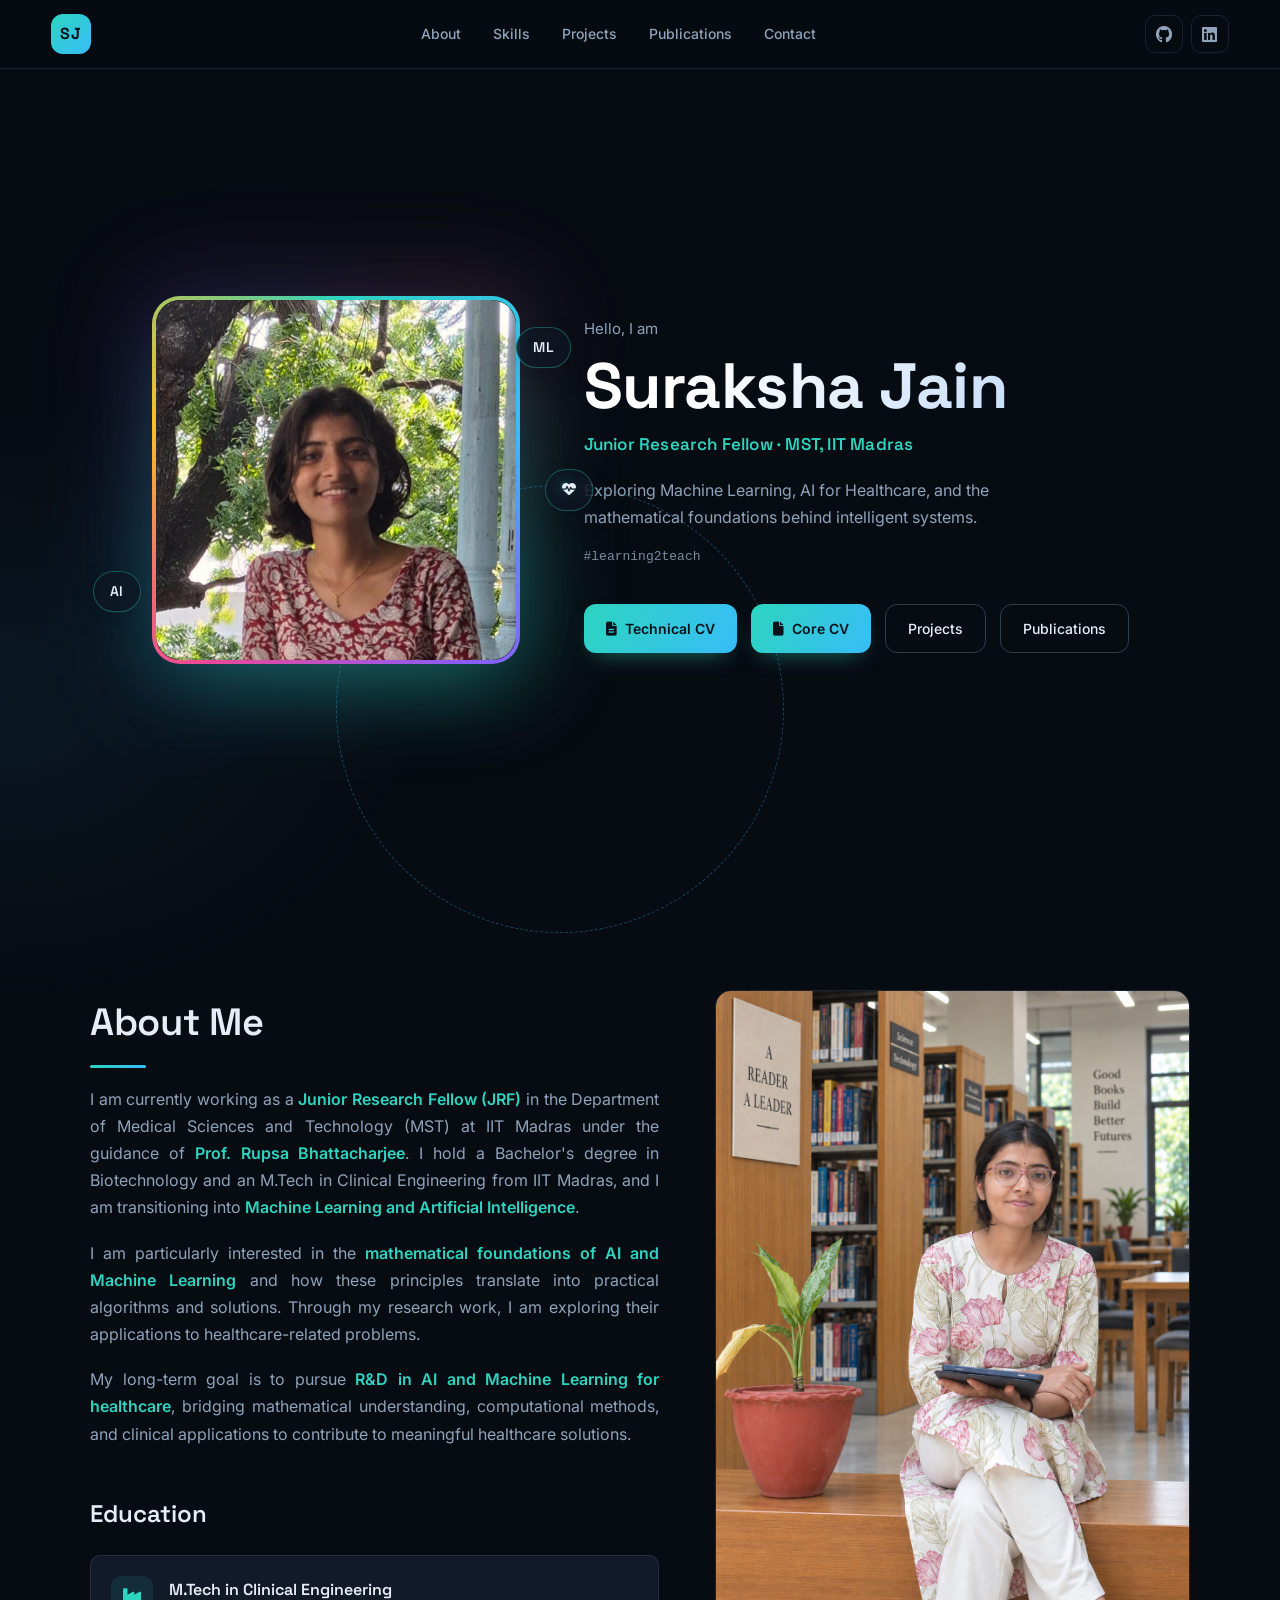
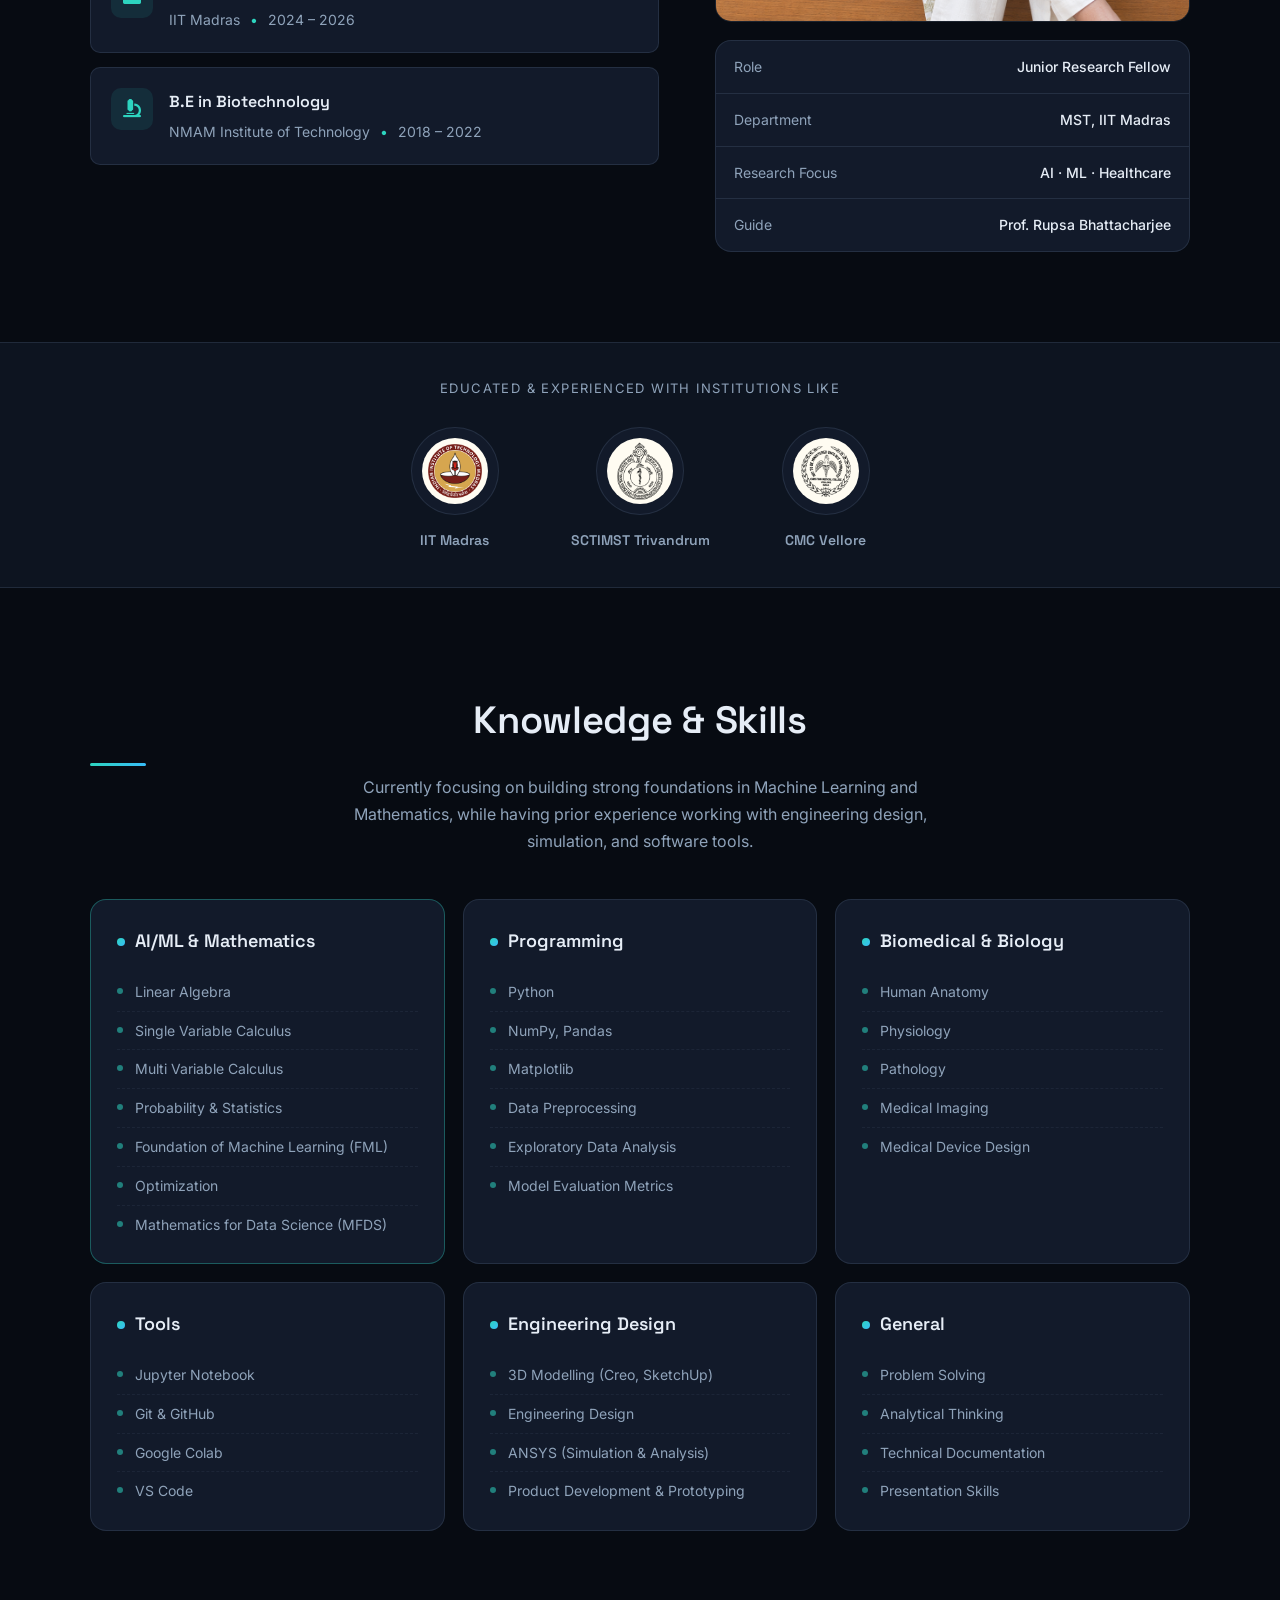
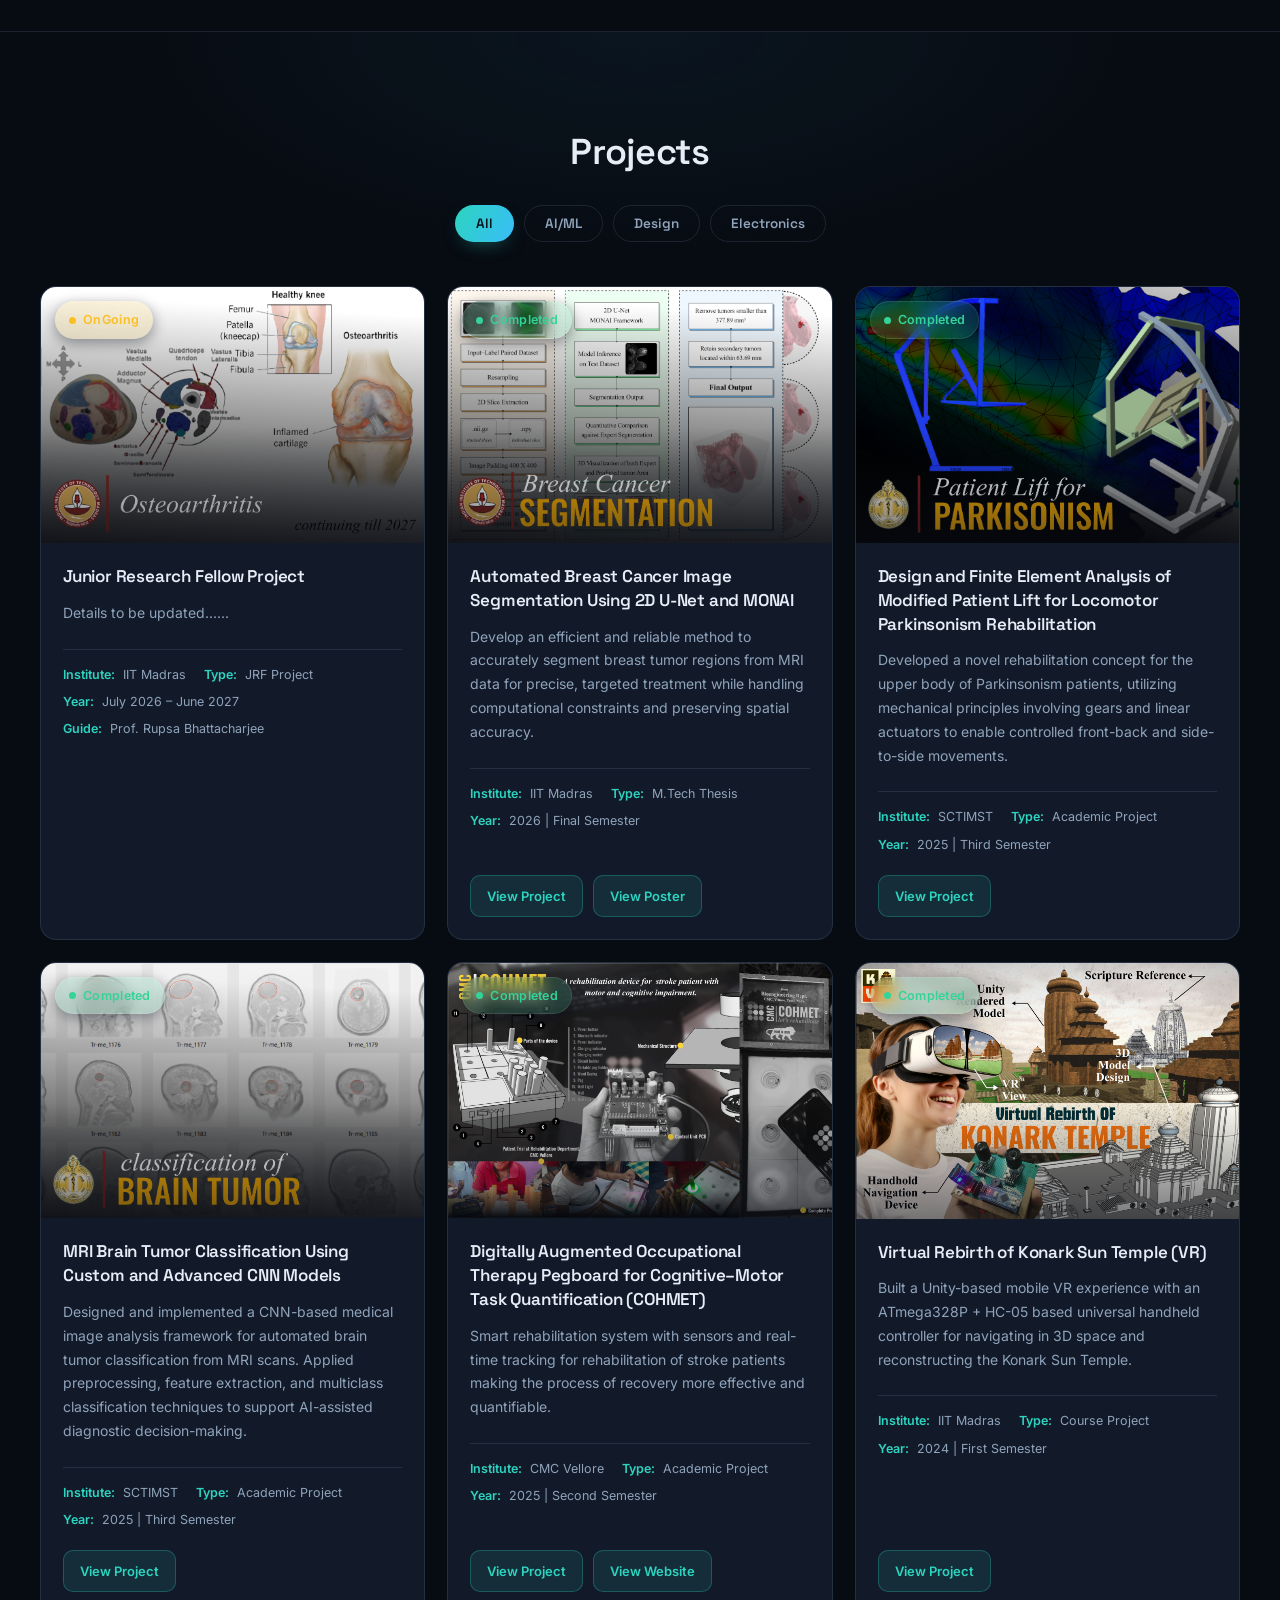
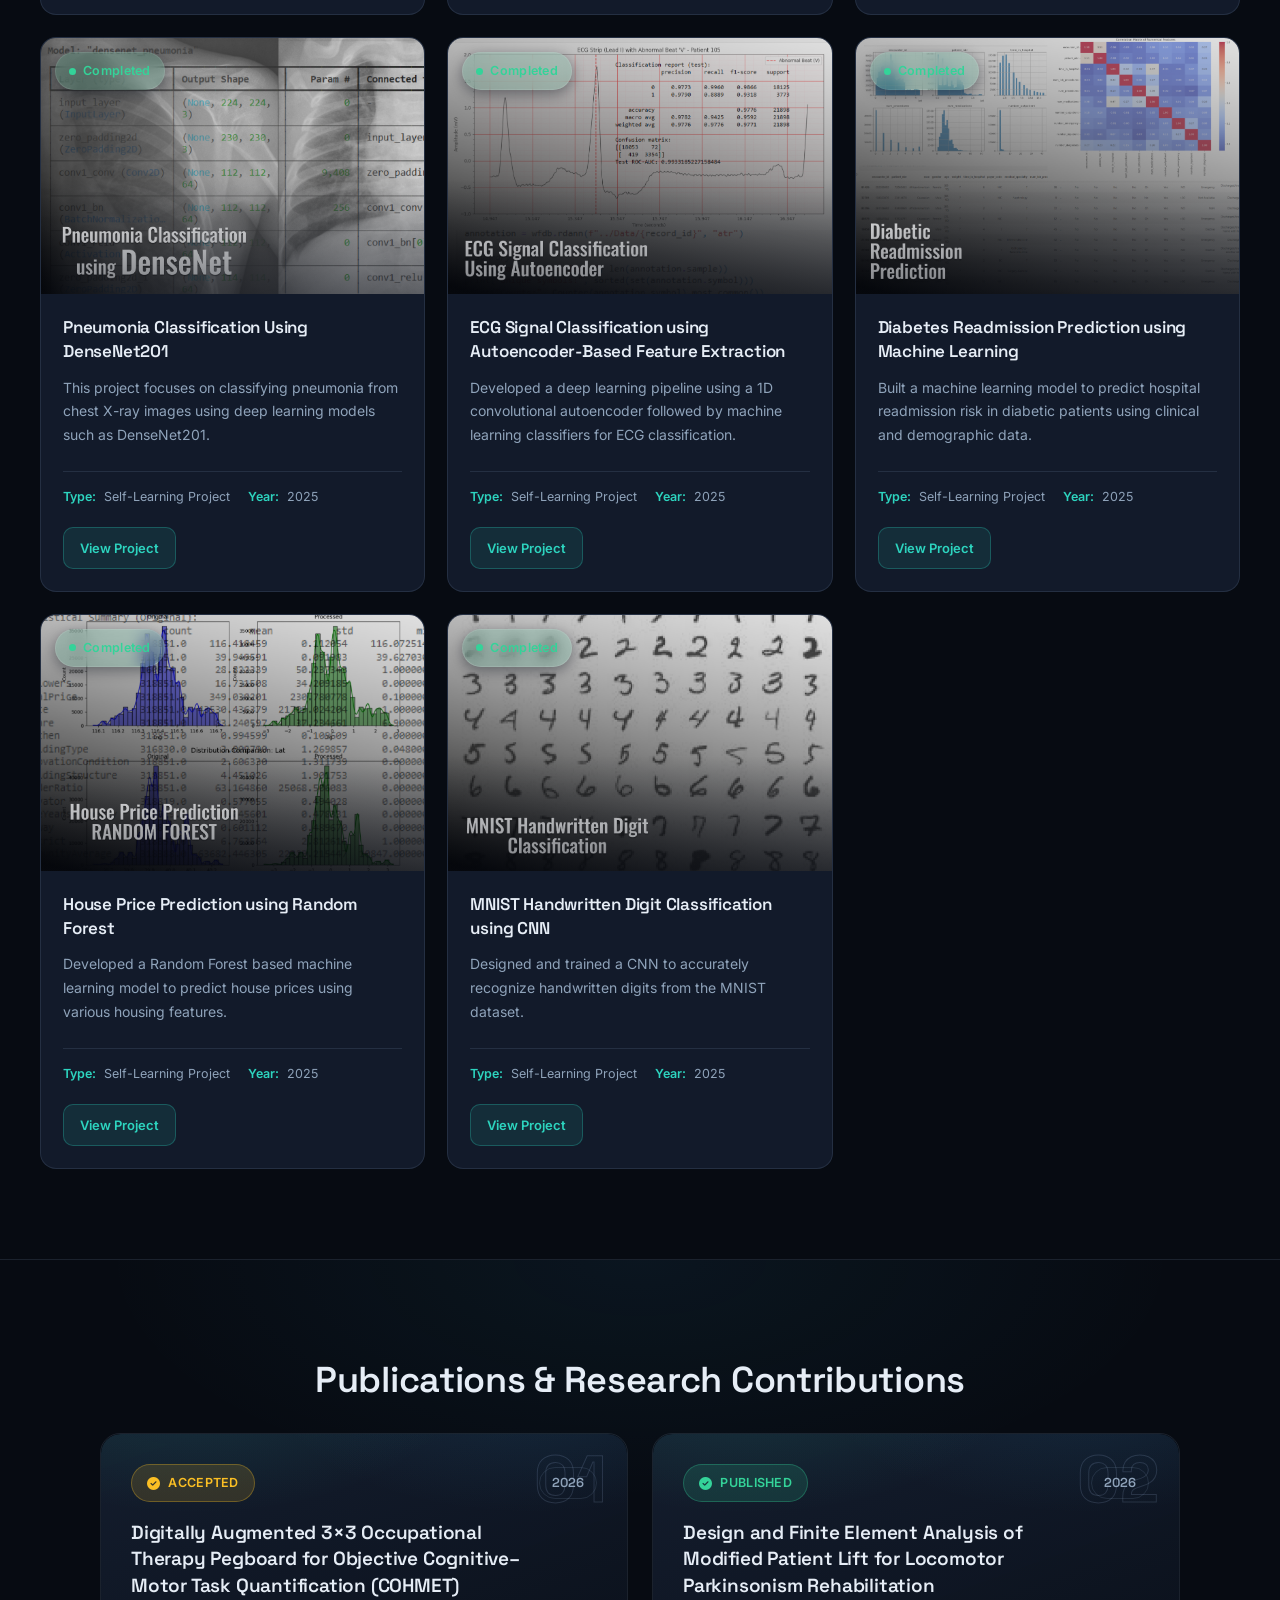
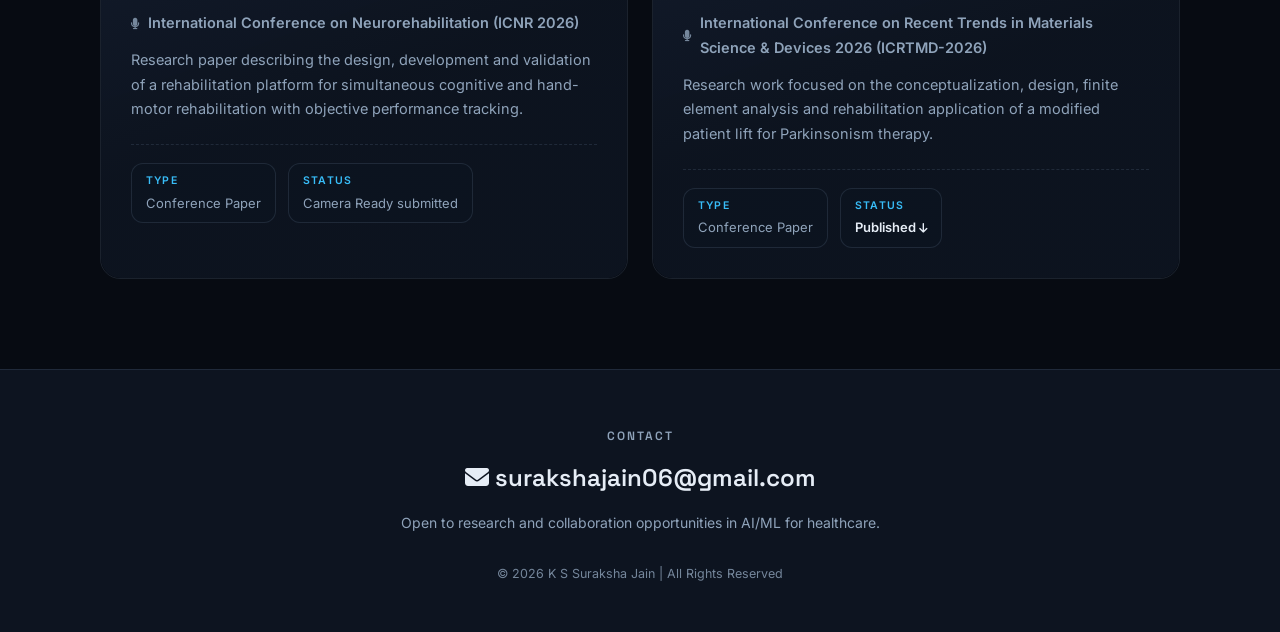
==== commit 5c7f373c: "aLL DONE" ====
--- a/index.html
+++ b/index.html
@@ -104,6 +104,11 @@
         <a href="#contact"><i class="fas fa-envelope"></i><span>Contact</span></a>
     </nav>
 
+    <!-- BACK TO TOP -->
+    <button class="back-to-top" id="backToTop" aria-label="Back to top">
+        <i class="fas fa-arrow-up"></i>
+    </button>
+
     <!-- HERO -->
     <section class="hero">
         <div class="hero-img reveal">
--- a/style.css
+++ b/style.css
@@ -728,6 +728,28 @@
     letter-spacing: -0.3px;
 }
 
+.section-title::after {
+    content: "";
+    display: block;
+    width: 56px;
+    height: 3px;
+    margin-top: 10px;
+    border-radius: 999px;
+    background: linear-gradient(90deg, var(--accent), var(--accent-2));
+    animation: title-grow .6s cubic-bezier(.2, .7, .3, 1) both;
+}
+
+@keyframes title-grow {
+    from {
+        transform: scaleX(0);
+        transform-origin: left;
+    }
+    to {
+        transform: scaleX(1);
+        transform-origin: left;
+    }
+}
+
 /* PROJECTS */
 .projects-section {
     border-top: 1px solid var(--border);
@@ -812,7 +834,26 @@
     display: flex;
     flex-direction: column;
     height: 100%;
+    position: relative;
     transition: transform .25s, border-color .25s, box-shadow .25s;
+}
+
+.project-card::before {
+    content: "";
+    position: absolute;
+    top: 0;
+    left: 0;
+    width: 100%;
+    height: 100%;
+    background: radial-gradient(280px circle at var(--mx, 50%) var(--my, 50%), rgba(45, 212, 191, 0.08), transparent 65%);
+    opacity: 0;
+    transition: opacity .3s;
+    z-index: 1;
+    pointer-events: none;
+}
+
+.project-card:hover::before {
+    opacity: 1;
 }
 
 .project-card:hover {
@@ -1195,6 +1236,73 @@
 .reveal.visible {
     opacity: 1;
     transform: none;
+}
+
+.bottom-nav {
+    display: none;
+}
+
+/* BACK TO TOP */
+.back-to-top {
+    position: fixed;
+    bottom: 24px;
+    right: 24px;
+    width: 44px;
+    height: 44px;
+    display: grid;
+    place-items: center;
+    border-radius: 12px;
+    border: 1px solid var(--border-strong);
+    background: rgba(13, 20, 32, 0.85);
+    backdrop-filter: blur(10px);
+    -webkit-backdrop-filter: blur(10px);
+    color: var(--accent);
+    font-size: 16px;
+    cursor: pointer;
+    opacity: 0;
+    pointer-events: none;
+    transform: translateY(12px);
+    transition: opacity .3s, transform .3s, border-color .3s, color .3s;
+    z-index: 900;
+    box-shadow: 0 10px 28px -14px rgba(0, 0, 0, 0.7);
+}
+
+.back-to-top.visible {
+    opacity: 1;
+    pointer-events: auto;
+    transform: translateY(0);
+}
+
+.back-to-top:hover {
+    border-color: var(--accent);
+    color: var(--text);
+    transform: translateY(-2px);
+}
+
+@media (max-width: 1000px) {
+.back-to-top {
+        bottom: 84px;
+        right: 16px;
+        width: 40px;
+        height: 40px;
+        border-radius: 10px;
+    }
+}
+
+/* PAGE LOAD TRANSITION */
+body.page-loaded {
+    animation: page-fade .5s ease both;
+}
+
+@keyframes page-fade {
+    from {
+        opacity: 0;
+        transform: translateY(8px);
+    }
+    to {
+        opacity: 1;
+        transform: none;
+    }
 }
 
 /* RESPONSIVE */
@@ -1310,4 +1418,91 @@
         flex-direction: column;
         align-items: flex-start;
     }
+
+    .logo-strip {
+        padding: 24px 14px;
+    }
+
+    .strip-label {
+        font-size: 11.5px;
+        letter-spacing: 1.1px;
+        margin-bottom: 20px;
+    }
+
+    .strip-content {
+        gap: 0;
+        justify-content: space-evenly;
+    }
+
+    .logo-item img {
+        width: 58px;
+        height: 58px;
+        padding: 7px;
+    }
+
+    .logo-name {
+        font-size: 12px;
+    }
+
+    .projects-section {
+        padding: 64px clamp(14px, 4vw, 22px);
+    }
+
+    .proj-title {
+        font-size: clamp(24px, 6.4vw, 30px);
+    }
+
+    .project-filters {
+        gap: 8px;
+        margin-bottom: 30px;
+    }
+
+    .filter-btn {
+        padding: 8px 16px;
+        font-size: 12.5px;
+    }
+
+    .projects {
+        gap: 16px;
+    }
+
+    .project-content {
+        padding: 18px;
+    }
+
+    .project-content h3 {
+        font-size: 16px;
+    }
+
+    .project-details {
+        gap: 6px 0;
+    }
+
+    .project-bottom a {
+        flex: 1 1 100%;
+        text-align: center;
+    }
+}
+
+@media (max-width: 480px) {
+    .strip-content {
+        justify-content: space-around;
+    }
+
+    .project-filters {
+        overflow-x: auto;
+        justify-content: flex-start;
+        flex-wrap: nowrap;
+        padding-bottom: 6px;
+        -webkit-overflow-scrolling: touch;
+        scrollbar-width: none;
+    }
+
+    .project-filters::-webkit-scrollbar {
+        display: none;
+    }
+
+    .filter-btn {
+        flex-shrink: 0;
+    }
 }
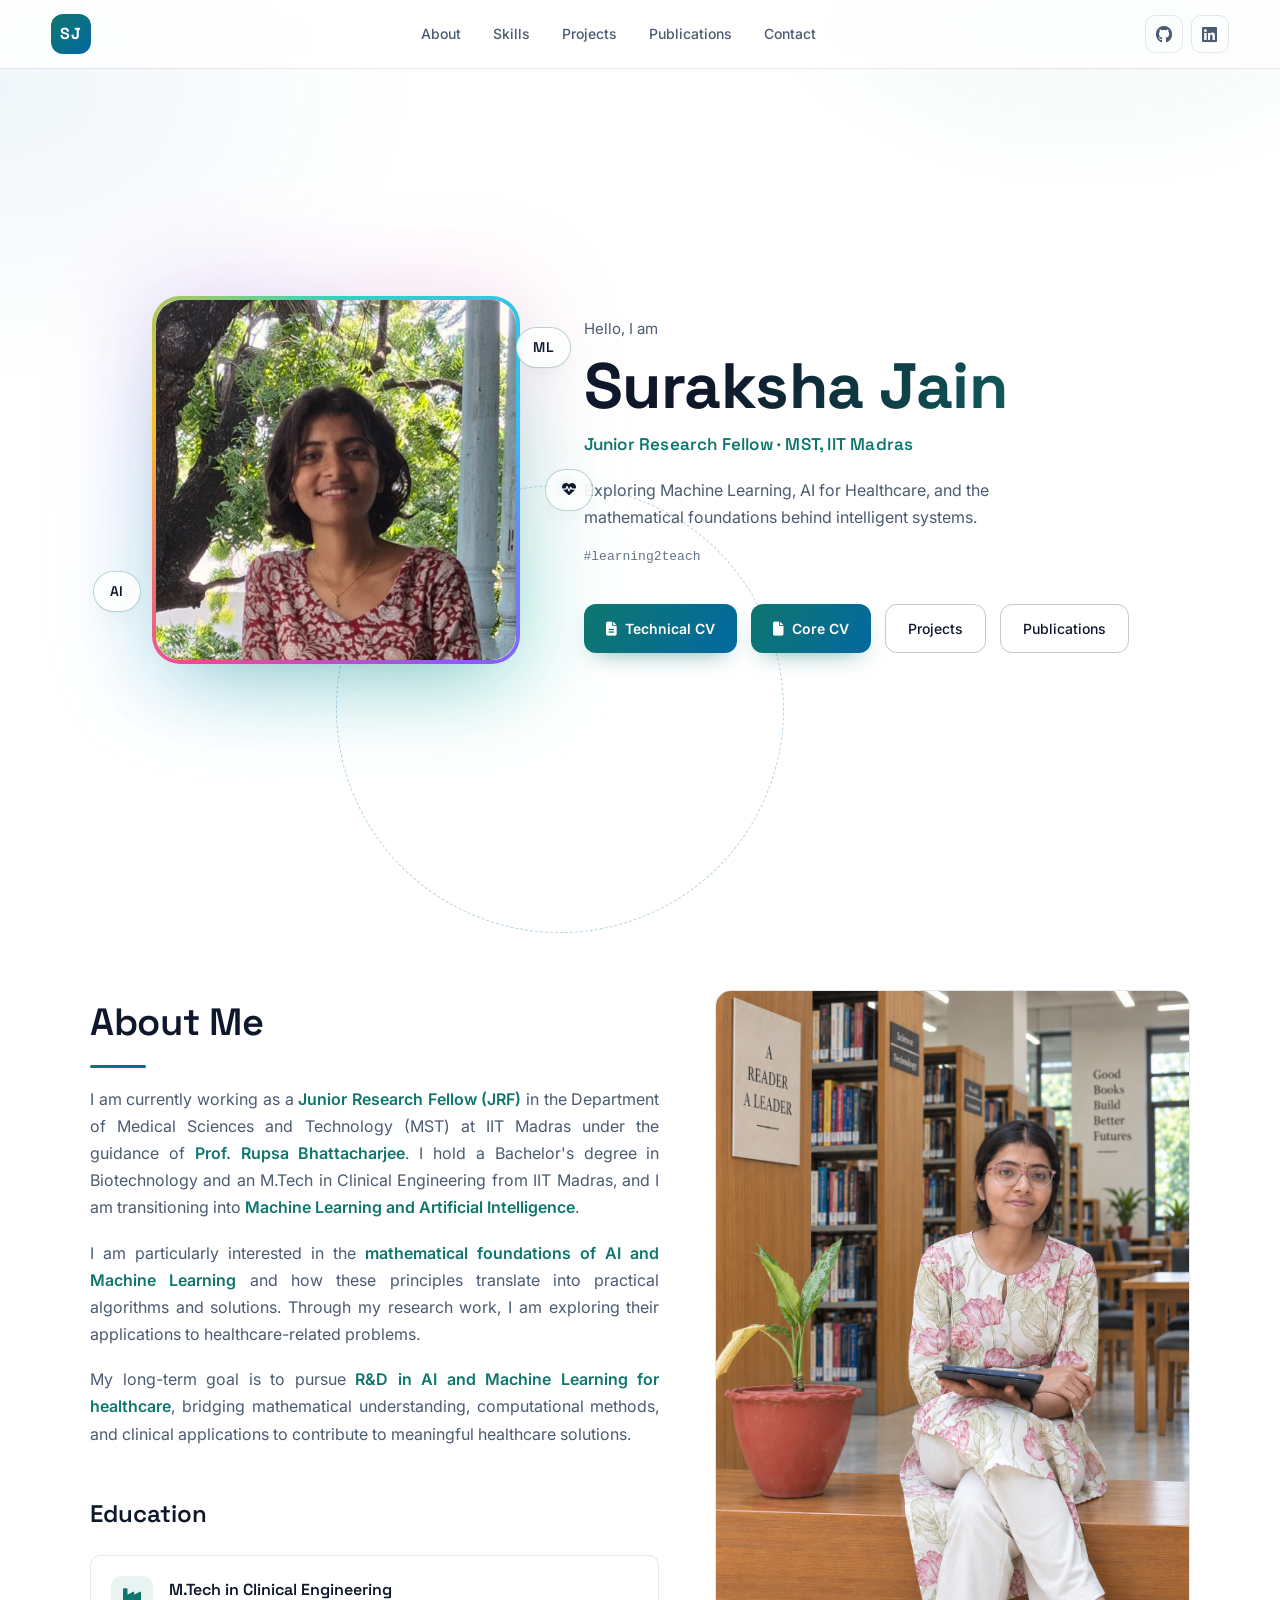
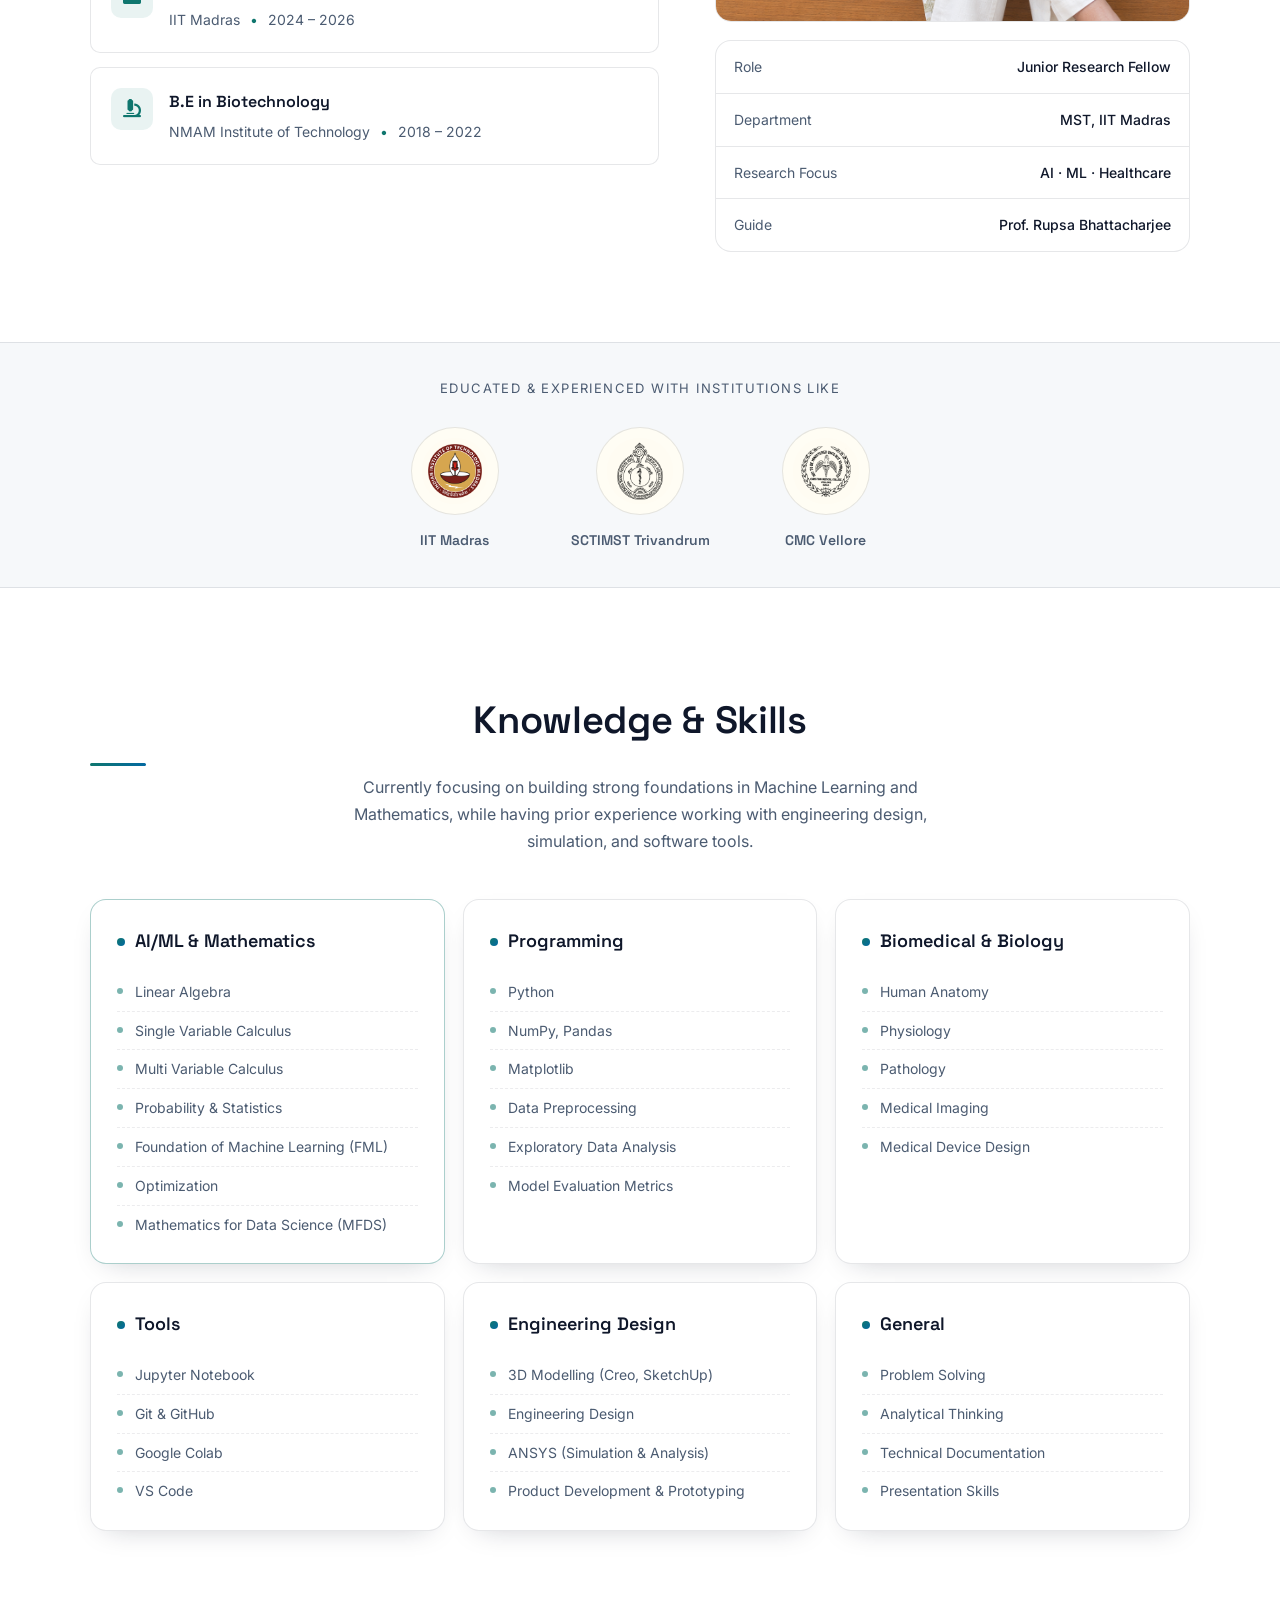
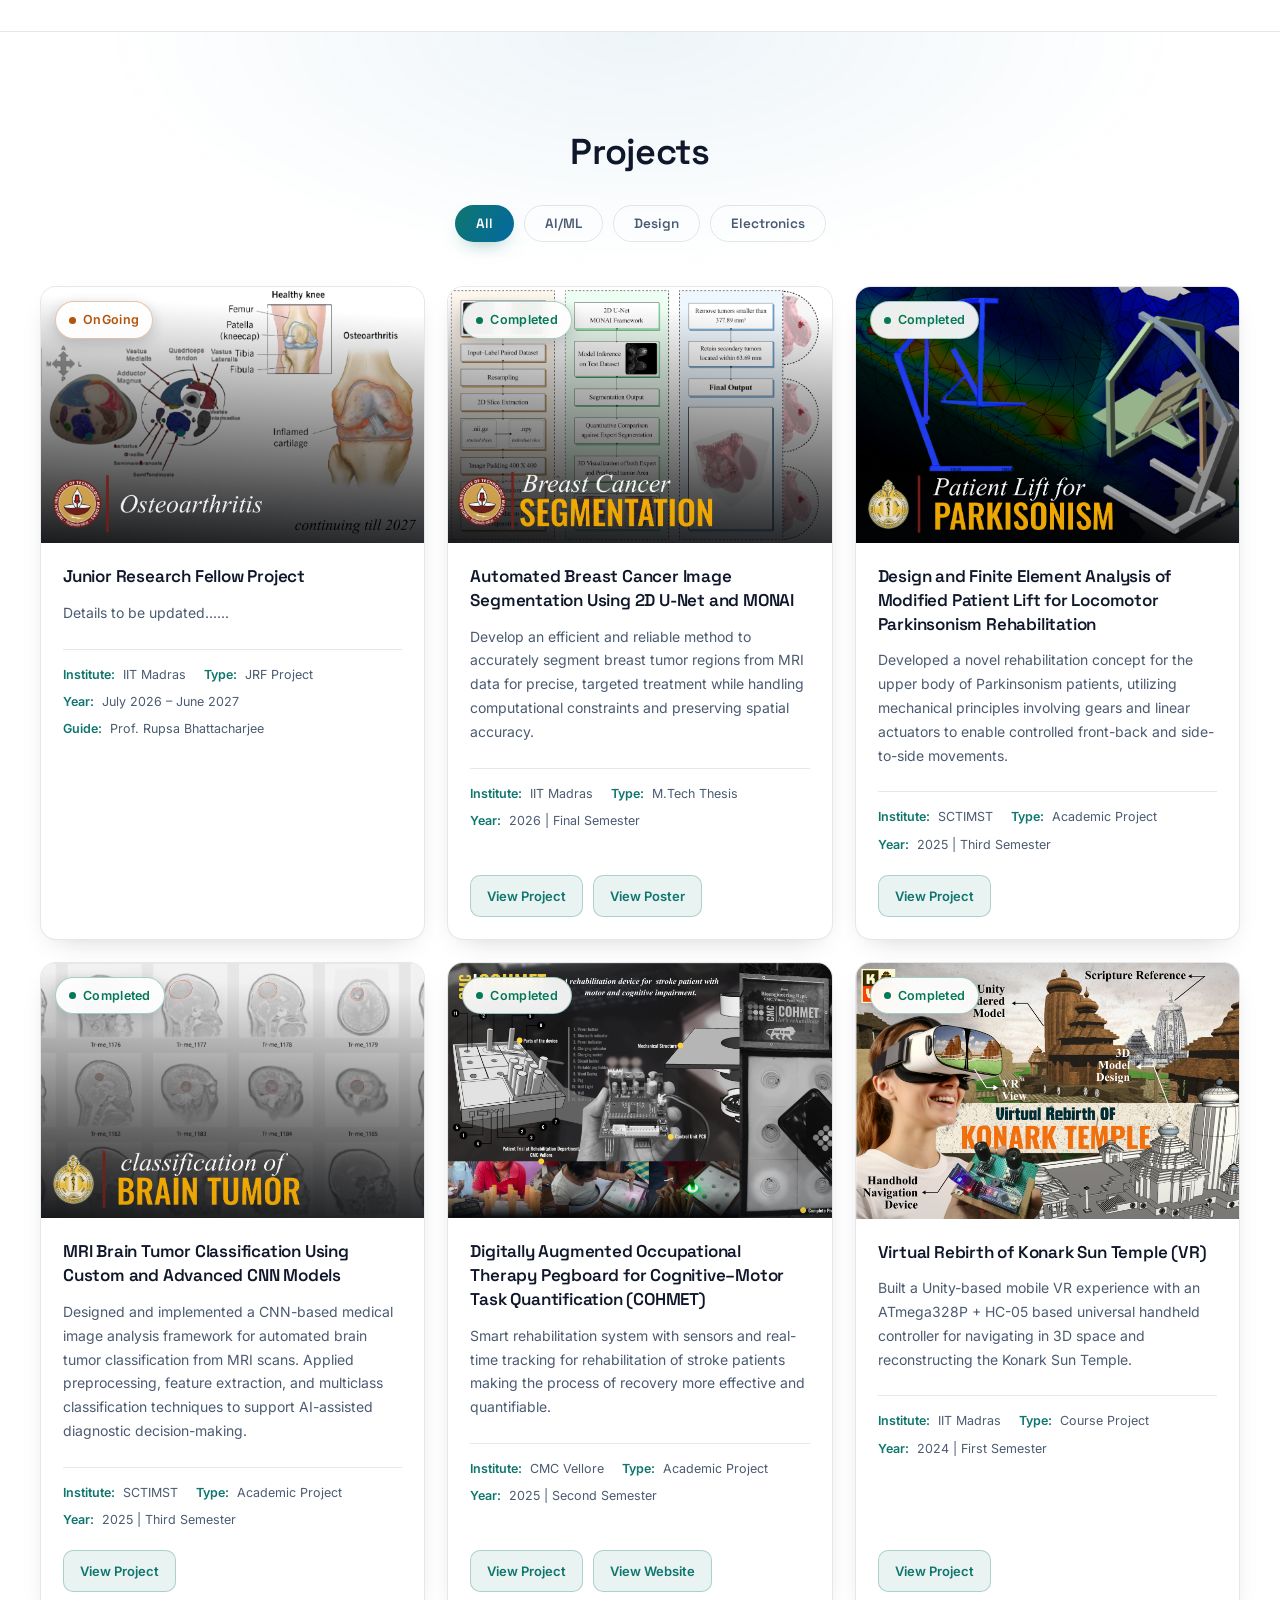
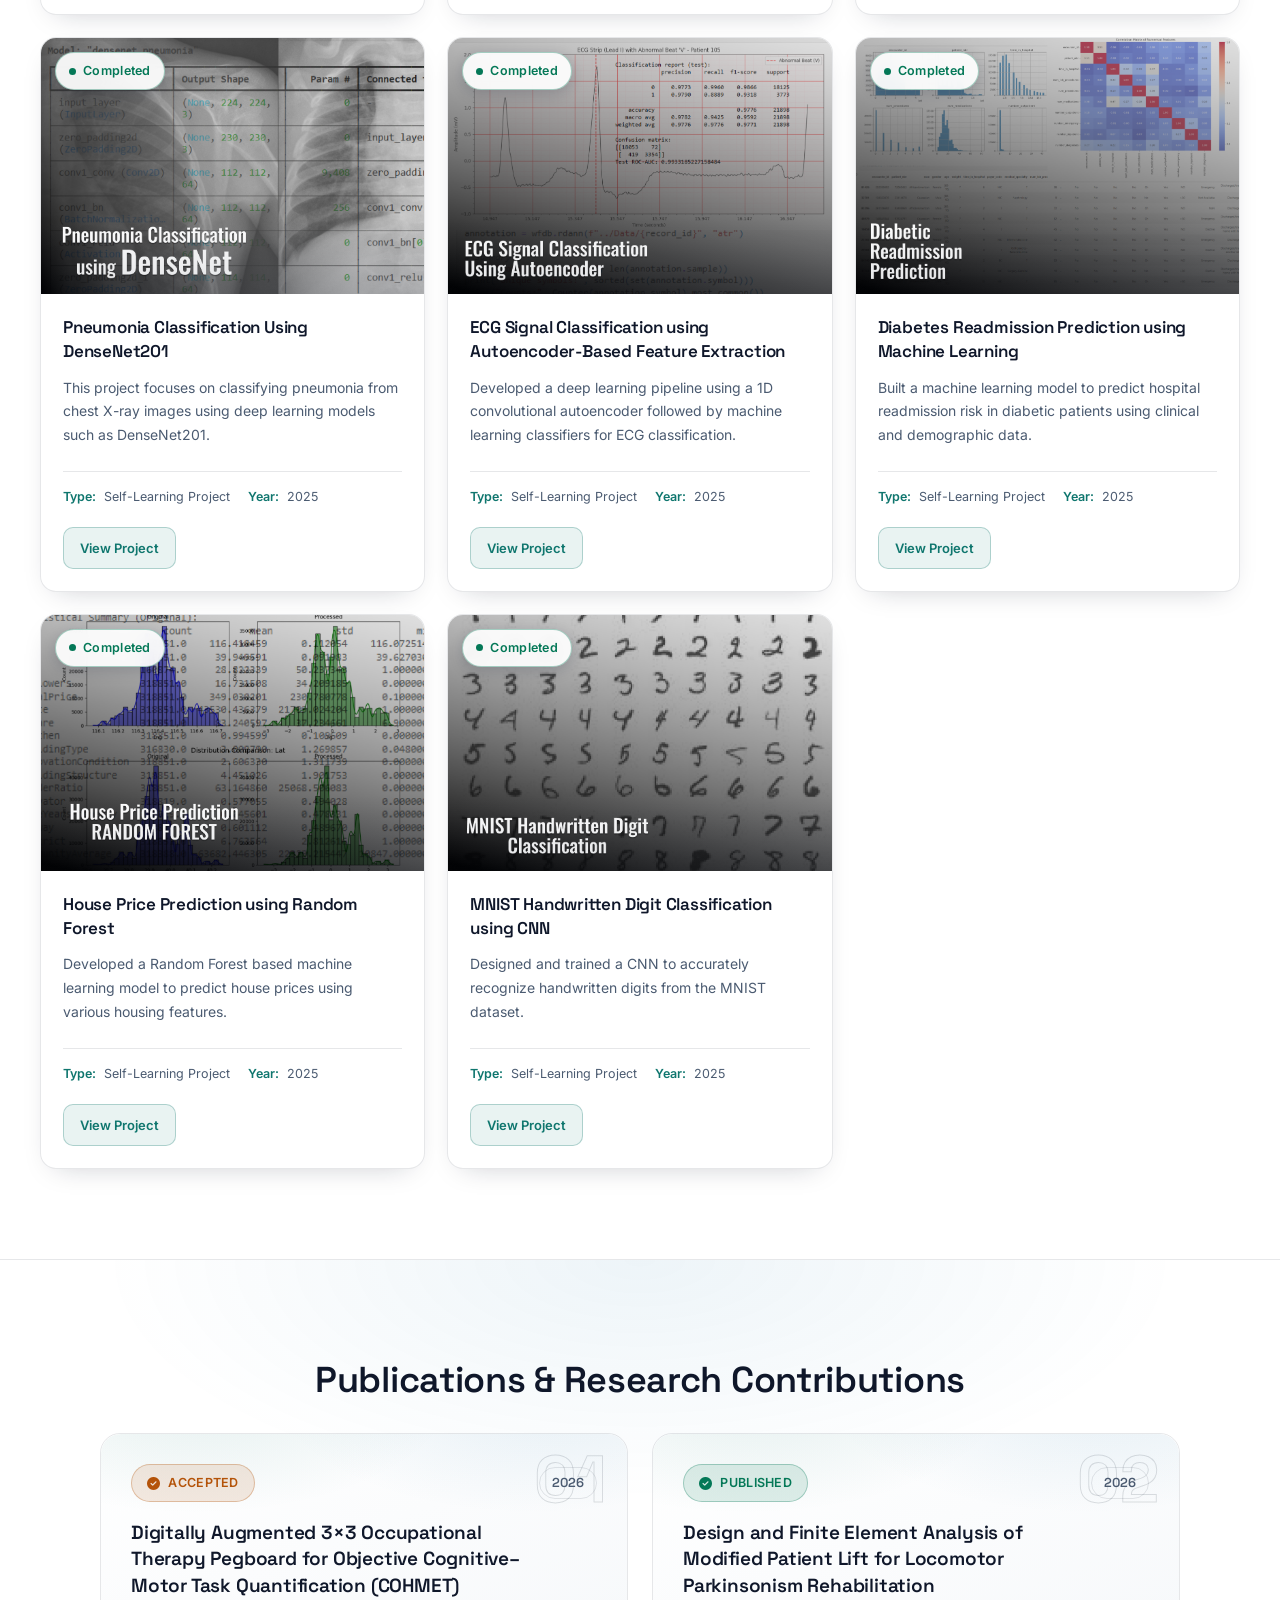
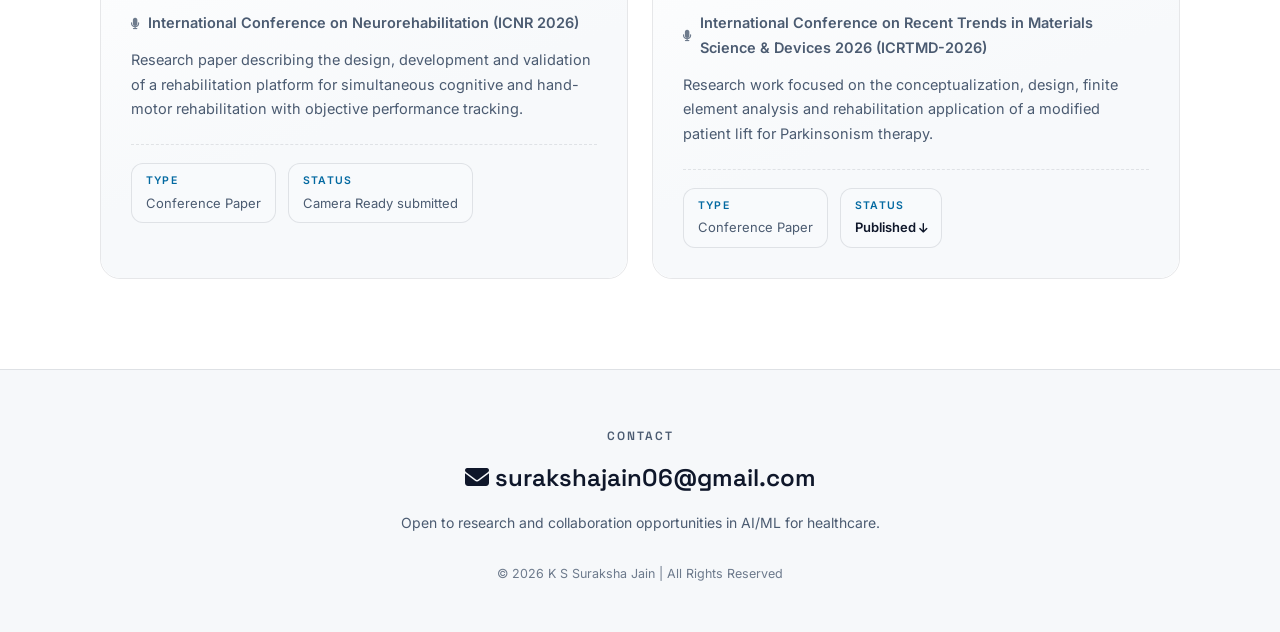
==== commit f72d633f: "changed to black to white theme" ====
--- a/index.html
+++ b/index.html
@@ -8,7 +8,7 @@
     <meta name="keywords" content="Suraksha Jain, AI, Machine Learning, Deep Learning, Healthcare AI, Medical Imaging, IIT Madras, Junior Research Fellow, Computer Vision, Data Science">
     <meta name="author" content="K S Suraksha Jain">
     <meta name="robots" content="index, follow">
-    <meta name="theme-color" content="#070b12">
+    <meta name="theme-color" content="#ffffff">
     <link rel="shortcut icon" href="images/icon.png" type="image/x-icon">
     <title>Suraksha Jain | Research Portfolio — AI/ML for Healthcare</title>
 
--- a/style.css
+++ b/style.css
@@ -1,16 +1,22 @@
 :root {
-    --bg: #070b12;
-    --surface: #0d1420;
-    --card: #121a2a;
-    --card-hover: #162031;
-    --border: rgba(148, 175, 214, 0.14);
-    --border-strong: rgba(148, 175, 214, 0.3);
-    --text: #e6edf6;
-    --muted: #8fa3ba;
-    --accent: #2dd4bf;
-    --accent-2: #38bdf8;
-    --green: #34d399;
-    --amber: #fbbf24;
+    --bg: #ffffff;
+    --surface: #f6f8fa;
+    --card: #ffffff;
+    --card-hover: #f8fafc;
+    --border: rgba(15, 23, 42, 0.1);
+    --border-strong: rgba(15, 23, 42, 0.24);
+    --text: #0f172a;
+    --muted: #4b5b71;
+    --accent: #0f766e;
+    --accent-2: #0369a1;
+    --accent-soft: rgba(15, 118, 110, 0.09);
+    --accent-soft-2: rgba(3, 105, 161, 0.09);
+    --on-accent: #ffffff;
+    --green: #047857;
+    --amber: #b45309;
+    --shadow-sm: 0 10px 28px -16px rgba(15, 23, 42, 0.28);
+    --shadow-md: 0 24px 48px -30px rgba(15, 23, 42, 0.35);
+    --shadow-lg: 0 32px 64px -36px rgba(15, 23, 42, 0.45);
     --radius: 16px;
     --radius-sm: 10px;
     --font-head: 'Space Grotesk', 'Inter', sans-serif;
@@ -42,13 +48,13 @@
     z-index: -1;
     pointer-events: none;
     background:
-        radial-gradient(600px 400px at 85% -5%, rgba(45, 212, 191, 0.08), transparent 60%),
-        radial-gradient(700px 500px at 0% 10%, rgba(56, 189, 248, 0.07), transparent 60%);
+        radial-gradient(600px 400px at 85% -5%, rgba(15, 118, 110, 0.07), transparent 60%),
+        radial-gradient(700px 500px at 0% 10%, rgba(3, 105, 161, 0.06), transparent 60%);
 }
 
 ::selection {
-    background: rgba(45, 212, 191, 0.3);
-    color: #fff;
+    background: rgba(15, 118, 110, 0.18);
+    color: #0f172a;
 }
 
 ::-webkit-scrollbar {
@@ -56,16 +62,16 @@
 }
 
 ::-webkit-scrollbar-track {
-    background: var(--bg);
+    background: var(--surface);
 }
 
 ::-webkit-scrollbar-thumb {
-    background: #1e2838;
+    background: #cbd5e1;
     border-radius: 8px;
 }
 
 ::-webkit-scrollbar-thumb:hover {
-    background: #2a3750;
+    background: #94a3b8;
 }
 
 #about, #skills, #projects, #publications, #contact {
@@ -93,7 +99,7 @@
     justify-content: space-between;
     gap: 16px;
     padding: 14px clamp(20px, 4vw, 64px);
-    background: rgba(7, 11, 18, 0.82);
+    background: rgba(255, 255, 255, 0.85);
     backdrop-filter: blur(14px);
     -webkit-backdrop-filter: blur(14px);
     border-bottom: 1px solid var(--border);
@@ -104,7 +110,7 @@
     font-weight: 700;
     font-size: 16px;
     letter-spacing: 1px;
-    color: #04121a;
+    color: var(--on-accent);
     text-decoration: none;
     width: 40px;
     height: 40px;
@@ -137,7 +143,7 @@
 .nav a:hover,
 .nav a.active {
     color: var(--text);
-    background: rgba(148, 175, 214, 0.08);
+    background: rgba(15, 23, 42, 0.05);
 }
 
 .nav a.active {
@@ -204,7 +210,7 @@
     overflow: hidden;
     isolation: isolate;
     animation: hero-float 6s ease-in-out infinite;
-    box-shadow: 0 30px 80px -30px rgba(45, 212, 191, 0.35);
+    box-shadow: 0 30px 80px -34px rgba(15, 118, 110, 0.45);
 }
 
 .hero-img .img-frame::before {
@@ -239,7 +245,7 @@
     height: 46px;
     z-index: 3;
     pointer-events: none;
-    filter: drop-shadow(0 0 6px rgba(45, 212, 191, 0.6));
+    filter: drop-shadow(0 0 6px rgba(15, 118, 110, 0.45));
 }
 
 .hero-img .corner-tl {
@@ -280,7 +286,7 @@
     left: 50%;
     width: 122%;
     aspect-ratio: 1;
-    border: 1.5px dashed rgba(56, 189, 248, 0.35);
+    border: 1.5px dashed rgba(3, 105, 161, 0.3);
     border-radius: 50%;
     animation: orbit-spin 26s linear infinite;
     z-index: -1;
@@ -295,7 +301,7 @@
     height: 10px;
     border-radius: 50%;
     background: var(--accent);
-    box-shadow: 0 0 12px rgba(45, 212, 191, 0.9);
+    box-shadow: 0 0 12px rgba(15, 118, 110, 0.55);
 }
 
 .hero-img .float-chip {
@@ -305,12 +311,12 @@
     font-size: 14px;
     letter-spacing: 0.5px;
     color: var(--text);
-    background: rgba(13, 20, 32, 0.85);
-    border: 1px solid rgba(45, 212, 191, 0.35);
+    background: rgba(255, 255, 255, 0.9);
+    border: 1px solid rgba(15, 118, 110, 0.3);
     border-radius: 999px;
     padding: 8px 16px;
     backdrop-filter: blur(6px);
-    box-shadow: 0 10px 30px -12px rgba(0, 0, 0, 0.7);
+    box-shadow: var(--shadow-sm);
     animation: chip-float 5s ease-in-out infinite;
     z-index: 2;
     white-space: nowrap;
@@ -384,7 +390,7 @@
     font-weight: 700;
     letter-spacing: -0.5px;
     margin: 12px 0 10px;
-    background: linear-gradient(120deg, #ffffff 20%, #b6d4f8);
+    background: linear-gradient(120deg, #0f172a 25%, #0f766e);
     -webkit-background-clip: text;
     background-clip: text;
     color: transparent;
@@ -424,19 +430,19 @@
     align-items: center;
     gap: 8px;
     background: linear-gradient(120deg, var(--accent), var(--accent-2));
-    color: #04121a;
+    color: var(--on-accent);
     font-weight: 600;
     font-size: 14px;
     padding: 12px 22px;
     border-radius: 12px;
     text-decoration: none;
-    box-shadow: 0 10px 24px -12px rgba(45, 212, 191, 0.6);
+    box-shadow: 0 10px 24px -12px rgba(15, 118, 110, 0.65);
     transition: transform .2s, box-shadow .2s;
 }
 
 .btn:hover {
     transform: translateY(-2px);
-    box-shadow: 0 16px 32px -14px rgba(45, 212, 191, 0.7);
+    box-shadow: 0 16px 32px -14px rgba(15, 118, 110, 0.75);
 }
 
 .btn-outline {
@@ -508,7 +514,7 @@
 }
 
 .edu-card:hover {
-    border-color: rgba(45, 212, 191, 0.4);
+    border-color: rgba(15, 118, 110, 0.4);
 }
 
 .edu-icon {
@@ -519,7 +525,7 @@
     display: grid;
     place-items: center;
     border-radius: 10px;
-    background: rgba(45, 212, 191, 0.1);
+    background: var(--accent-soft);
     font-size: 18px;
 }
 
@@ -621,7 +627,7 @@
     height: 88px;
     object-fit: cover;
     border-radius: 50%;
-    background: var(--card);
+    background: #fffdf4;
     padding: 10px;
     border: 1px solid var(--border);
 }
@@ -661,17 +667,19 @@
     border: 1px solid var(--border);
     border-radius: var(--radius);
     padding: 26px 26px 20px;
-    transition: transform .25s, border-color .25s, background .25s;
+    box-shadow: var(--shadow-sm);
+    transition: transform .25s, border-color .25s, background .25s, box-shadow .25s;
 }
 
 .skill-box:hover {
     transform: translateY(-4px);
     border-color: var(--border-strong);
     background: var(--card-hover);
+    box-shadow: var(--shadow-md);
 }
 
 .skill-box.highlight {
-    border-color: rgba(45, 212, 191, 0.35);
+    border-color: rgba(15, 118, 110, 0.35);
 }
 
 .skill-box h2 {
@@ -701,7 +709,7 @@
     font-size: 14px;
     padding: 7px 0 7px 18px;
     position: relative;
-    border-bottom: 1px dashed rgba(148, 175, 214, 0.08);
+    border-bottom: 1px dashed rgba(15, 23, 42, 0.08);
 }
 
 .skill-box li:last-child {
@@ -754,7 +762,7 @@
 .projects-section {
     border-top: 1px solid var(--border);
     background:
-        radial-gradient(900px 400px at 50% 0%, rgba(56, 189, 248, 0.06), transparent 60%),
+        radial-gradient(900px 400px at 50% 0%, rgba(3, 105, 161, 0.07), transparent 60%),
         var(--bg);
     padding: 90px clamp(20px, 4vw, 40px);
 }
@@ -797,10 +805,10 @@
 }
 
 .filter-btn.active {
-    color: #04121a;
+    color: var(--on-accent);
     background: linear-gradient(120deg, var(--accent), var(--accent-2));
     border-color: transparent;
-    box-shadow: 0 8px 20px -10px rgba(45, 212, 191, 0.55);
+    box-shadow: 0 8px 20px -10px rgba(15, 118, 110, 0.6);
 }
 
 @keyframes cardIn {
@@ -835,6 +843,7 @@
     flex-direction: column;
     height: 100%;
     position: relative;
+    box-shadow: var(--shadow-sm);
     transition: transform .25s, border-color .25s, box-shadow .25s;
 }
 
@@ -845,7 +854,7 @@
     left: 0;
     width: 100%;
     height: 100%;
-    background: radial-gradient(280px circle at var(--mx, 50%) var(--my, 50%), rgba(45, 212, 191, 0.08), transparent 65%);
+    background: radial-gradient(280px circle at var(--mx, 50%) var(--my, 50%), rgba(15, 118, 110, 0.09), transparent 65%);
     opacity: 0;
     transition: opacity .3s;
     z-index: 1;
@@ -858,8 +867,8 @@
 
 .project-card:hover {
     transform: translateY(-6px);
-    border-color: rgba(45, 212, 191, 0.4);
-    box-shadow: 0 24px 48px -28px rgba(45, 212, 191, 0.25);
+    border-color: rgba(15, 118, 110, 0.4);
+    box-shadow: var(--shadow-md);
 }
 
 .thumb {
@@ -877,7 +886,7 @@
     content: "";
     position: absolute;
     inset: 0;
-    background: linear-gradient(180deg, transparent 55%, rgba(10, 14, 23, 0.55));
+    background: linear-gradient(180deg, transparent 70%, rgba(15, 23, 42, 0.12));
 }
 
 .status {
@@ -895,8 +904,9 @@
     border-radius: 999px;
     backdrop-filter: blur(8px);
     -webkit-backdrop-filter: blur(8px);
-    border: 1px solid rgba(255, 255, 255, 0.1);
-    box-shadow: 0 4px 14px rgba(3, 7, 18, 0.4);
+    background: rgba(255, 255, 255, 0.92);
+    border: 1px solid rgba(255, 255, 255, 0.6);
+    box-shadow: 0 4px 14px rgba(15, 23, 42, 0.18);
 }
 
 .status::before {
@@ -908,13 +918,13 @@
 }
 
 .status.done {
-    background: rgba(52, 211, 153, 0.14);
     color: var(--green);
+    border-color: rgba(4, 120, 87, 0.35);
 }
 
 .status.ongoing {
-    background: rgba(251, 191, 36, 0.14);
     color: var(--amber);
+    border-color: rgba(180, 83, 9, 0.35);
 }
 
 .project-content {
@@ -969,9 +979,9 @@
 }
 
 .project-bottom a {
-    background: rgba(45, 212, 191, 0.1);
+    background: var(--accent-soft);
     color: var(--accent);
-    border: 1px solid rgba(45, 212, 191, 0.28);
+    border: 1px solid rgba(15, 118, 110, 0.28);
     padding: 9px 16px;
     border-radius: 10px;
     text-decoration: none;
@@ -982,7 +992,7 @@
 
 .project-bottom a:hover {
     background: linear-gradient(120deg, var(--accent), var(--accent-2));
-    color: #04121a;
+    color: var(--on-accent);
     border-color: transparent;
 }
 
@@ -1011,9 +1021,9 @@
     inset: 0;
     border-radius: inherit;
     background:
-        radial-gradient(380px 190px at 18% -12%, rgba(45, 212, 191, 0.12), transparent 70%),
-        radial-gradient(380px 190px at 82% -12%, rgba(56, 189, 248, 0.1), transparent 70%),
-        linear-gradient(160deg, rgba(22, 32, 49, 0.9), rgba(13, 20, 32, 0.96) 55%);
+        radial-gradient(380px 190px at 18% -12%, rgba(15, 118, 110, 0.12), transparent 70%),
+        radial-gradient(380px 190px at 82% -12%, rgba(3, 105, 161, 0.1), transparent 70%),
+        linear-gradient(160deg, #ffffff, #f7f9fb 60%);
     z-index: 0;
     transition: background .35s;
 }
@@ -1025,17 +1035,15 @@
 
 .publication-card:hover {
     transform: translateY(-6px);
-    border-color: rgba(45, 212, 191, 0.4);
-    box-shadow:
-        0 32px 64px -32px rgba(45, 212, 191, 0.32),
-        0 16px 40px -24px rgba(0, 0, 0, 0.6);
+    border-color: rgba(15, 118, 110, 0.4);
+    box-shadow: var(--shadow-lg);
 }
 
 .publication-card:hover::before {
     background:
-        radial-gradient(420px 220px at 18% -12%, rgba(45, 212, 191, 0.2), transparent 70%),
-        radial-gradient(420px 220px at 82% -12%, rgba(56, 189, 248, 0.18), transparent 70%),
-        linear-gradient(160deg, rgba(22, 32, 49, 0.9), rgba(13, 20, 32, 0.96) 55%);
+        radial-gradient(420px 220px at 18% -12%, rgba(15, 118, 110, 0.18), transparent 70%),
+        radial-gradient(420px 220px at 82% -12%, rgba(3, 105, 161, 0.15), transparent 70%),
+        linear-gradient(160deg, #ffffff, #f4f8f8 60%);
 }
 
 .pub-index {
@@ -1047,7 +1055,7 @@
     font-weight: 700;
     line-height: 1;
     color: transparent;
-    -webkit-text-stroke: 1px rgba(148, 175, 214, 0.22);
+    -webkit-text-stroke: 1px rgba(15, 23, 42, 0.16);
     opacity: 0.85;
     user-select: none;
     pointer-events: none;
@@ -1079,15 +1087,15 @@
 }
 
 .pub-status.accepted {
-    background: rgba(251, 191, 36, 0.14);
+    background: rgba(180, 83, 9, 0.12);
     color: var(--amber);
-    border: 1px solid rgba(251, 191, 36, 0.3);
+    border: 1px solid rgba(180, 83, 9, 0.3);
 }
 
 .pub-status.published {
-    background: rgba(52, 211, 153, 0.14);
+    background: rgba(4, 120, 87, 0.12);
     color: var(--green);
-    border: 1px solid rgba(52, 211, 153, 0.3);
+    border: 1px solid rgba(4, 120, 87, 0.3);
 }
 
 .pub-year {
@@ -1144,7 +1152,7 @@
     gap: 2px;
     color: var(--muted);
     font-size: 13px;
-    background: rgba(13, 20, 32, 0.6);
+    background: rgba(248, 250, 252, 0.9);
     border: 1px solid var(--border);
     border-radius: 12px;
     padding: 8px 14px;
@@ -1253,7 +1261,7 @@
     place-items: center;
     border-radius: 12px;
     border: 1px solid var(--border-strong);
-    background: rgba(13, 20, 32, 0.85);
+    background: rgba(255, 255, 255, 0.9);
     backdrop-filter: blur(10px);
     -webkit-backdrop-filter: blur(10px);
     color: var(--accent);
@@ -1264,7 +1272,7 @@
     transform: translateY(12px);
     transition: opacity .3s, transform .3s, border-color .3s, color .3s;
     z-index: 900;
-    box-shadow: 0 10px 28px -14px rgba(0, 0, 0, 0.7);
+    box-shadow: var(--shadow-sm);
 }
 
 .back-to-top.visible {
@@ -1297,11 +1305,9 @@
 @keyframes page-fade {
     from {
         opacity: 0;
-        transform: translateY(8px);
     }
     to {
         opacity: 1;
-        transform: none;
     }
 }
 
@@ -1318,7 +1324,7 @@
         left: 0;
         right: 0;
         z-index: 50;
-        background: rgba(13, 20, 32, 0.94);
+        background: rgba(255, 255, 255, 0.94);
         backdrop-filter: blur(12px);
         -webkit-backdrop-filter: blur(12px);
         border-top: 1px solid var(--border);
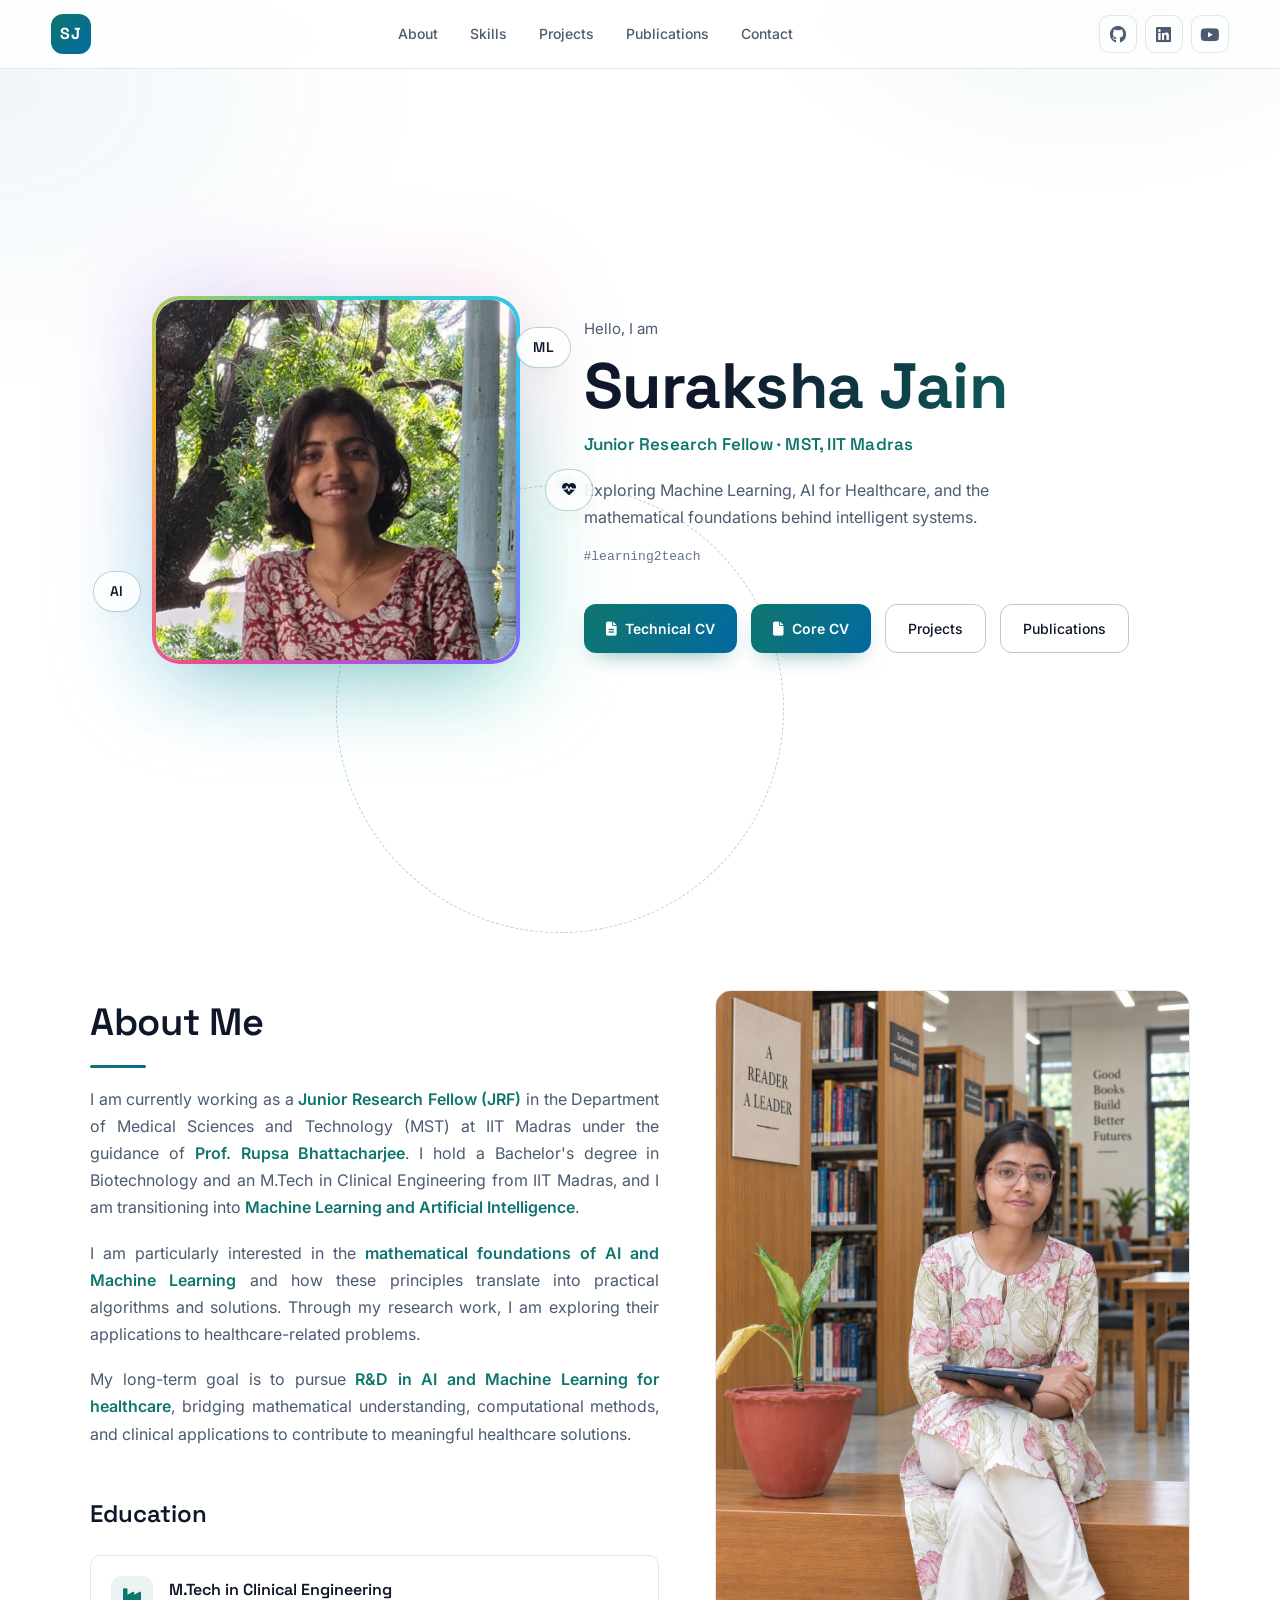
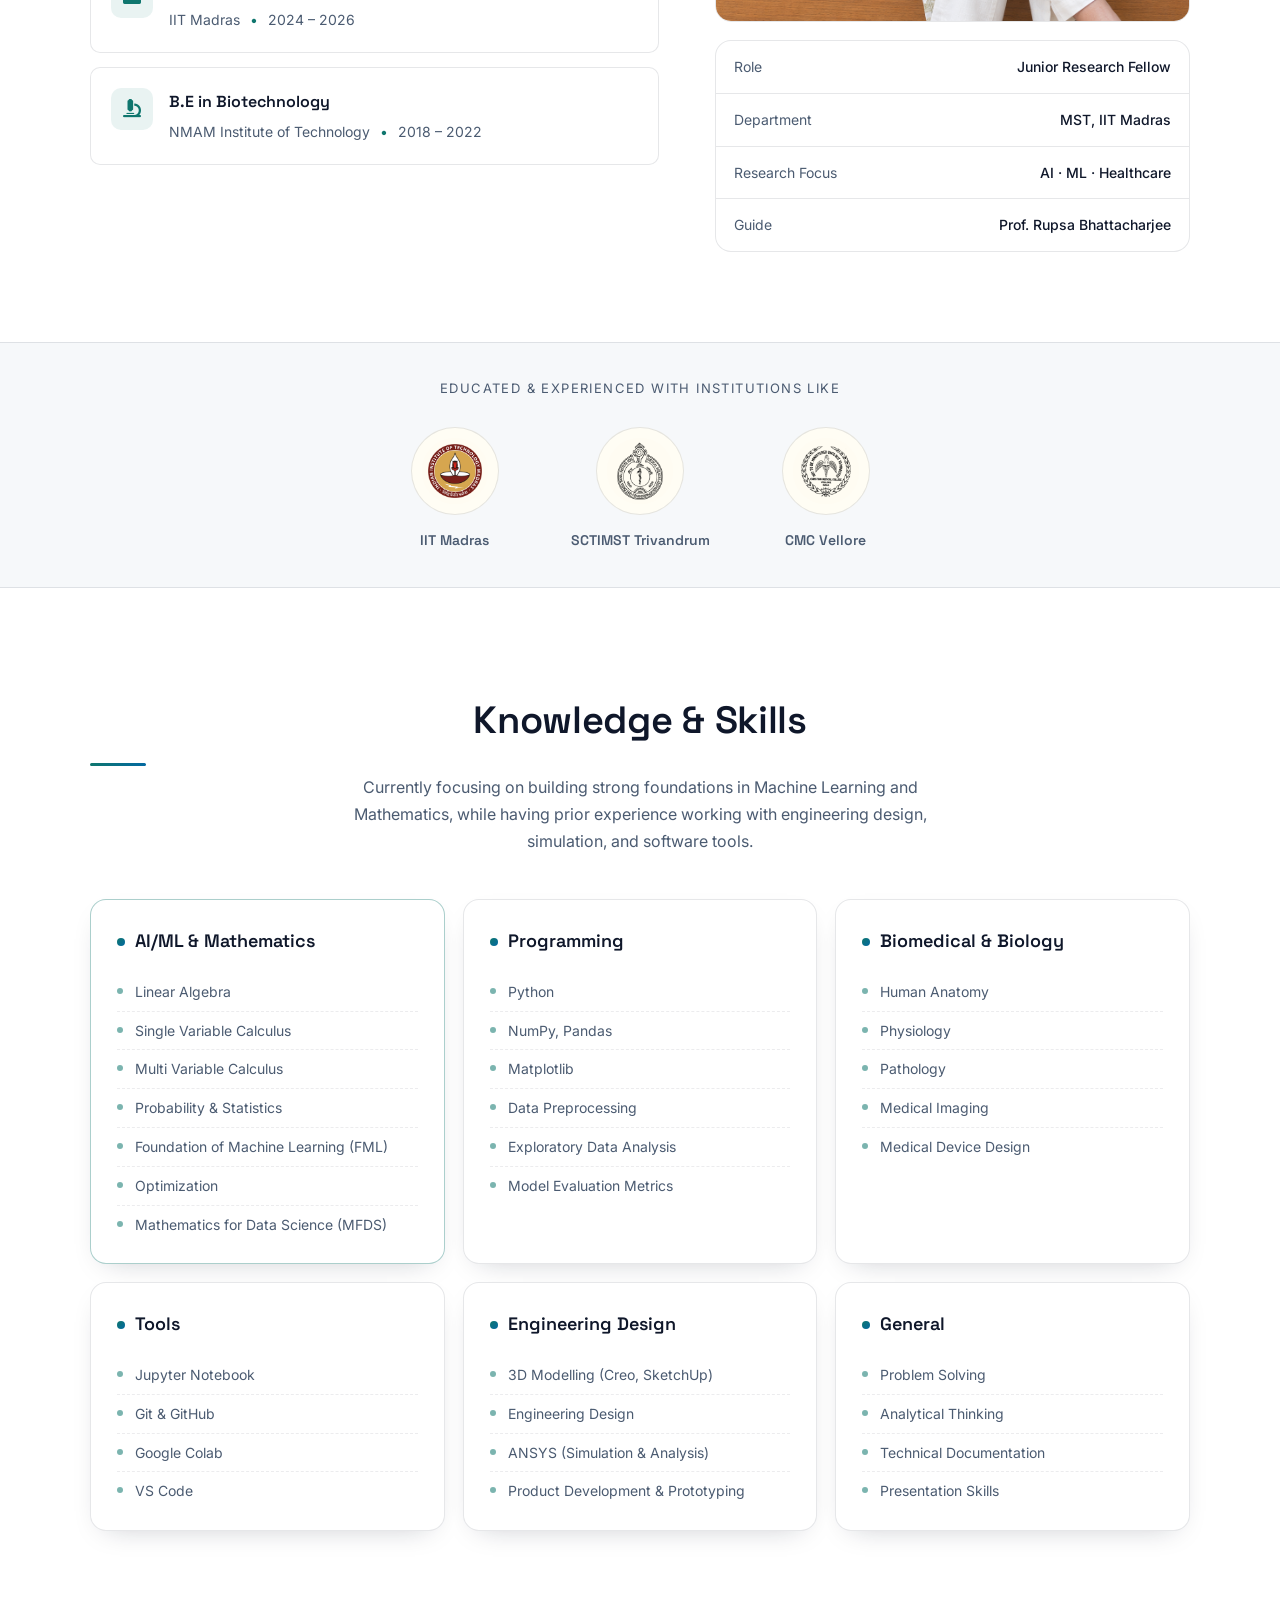
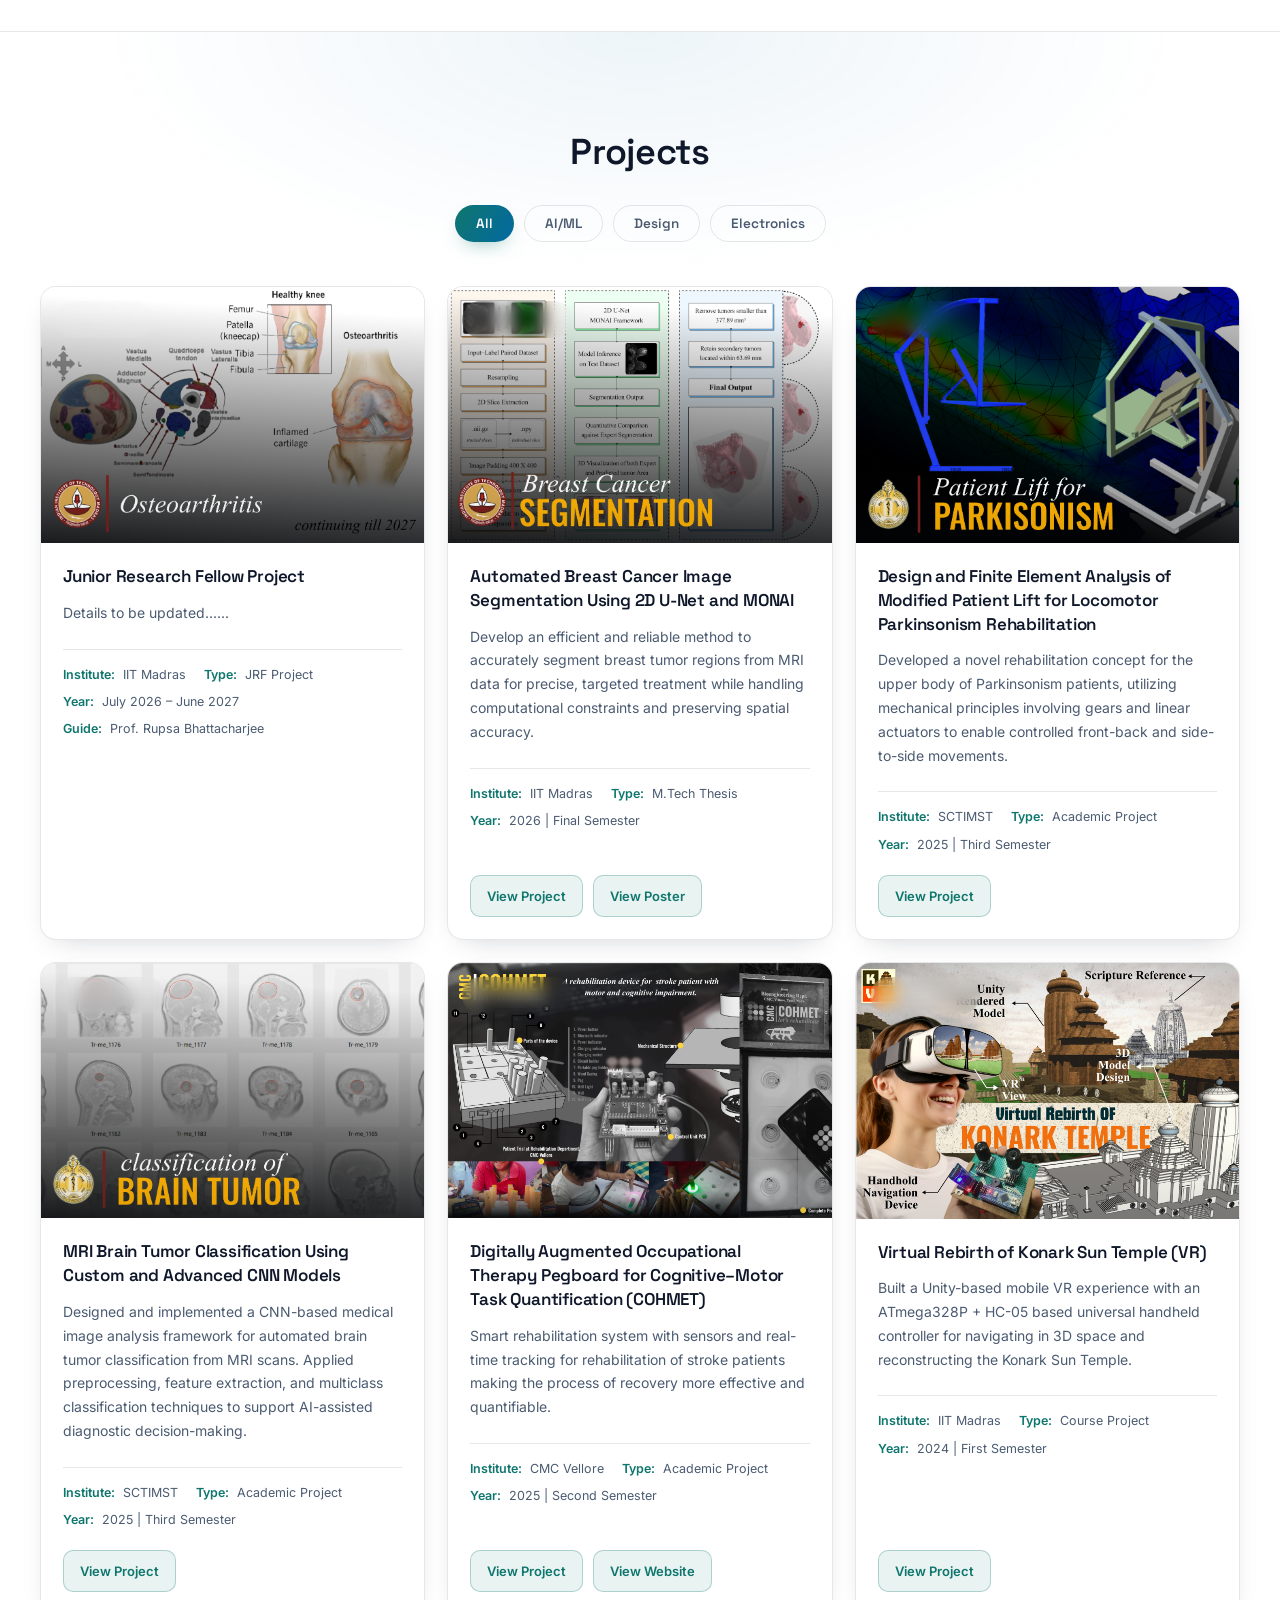
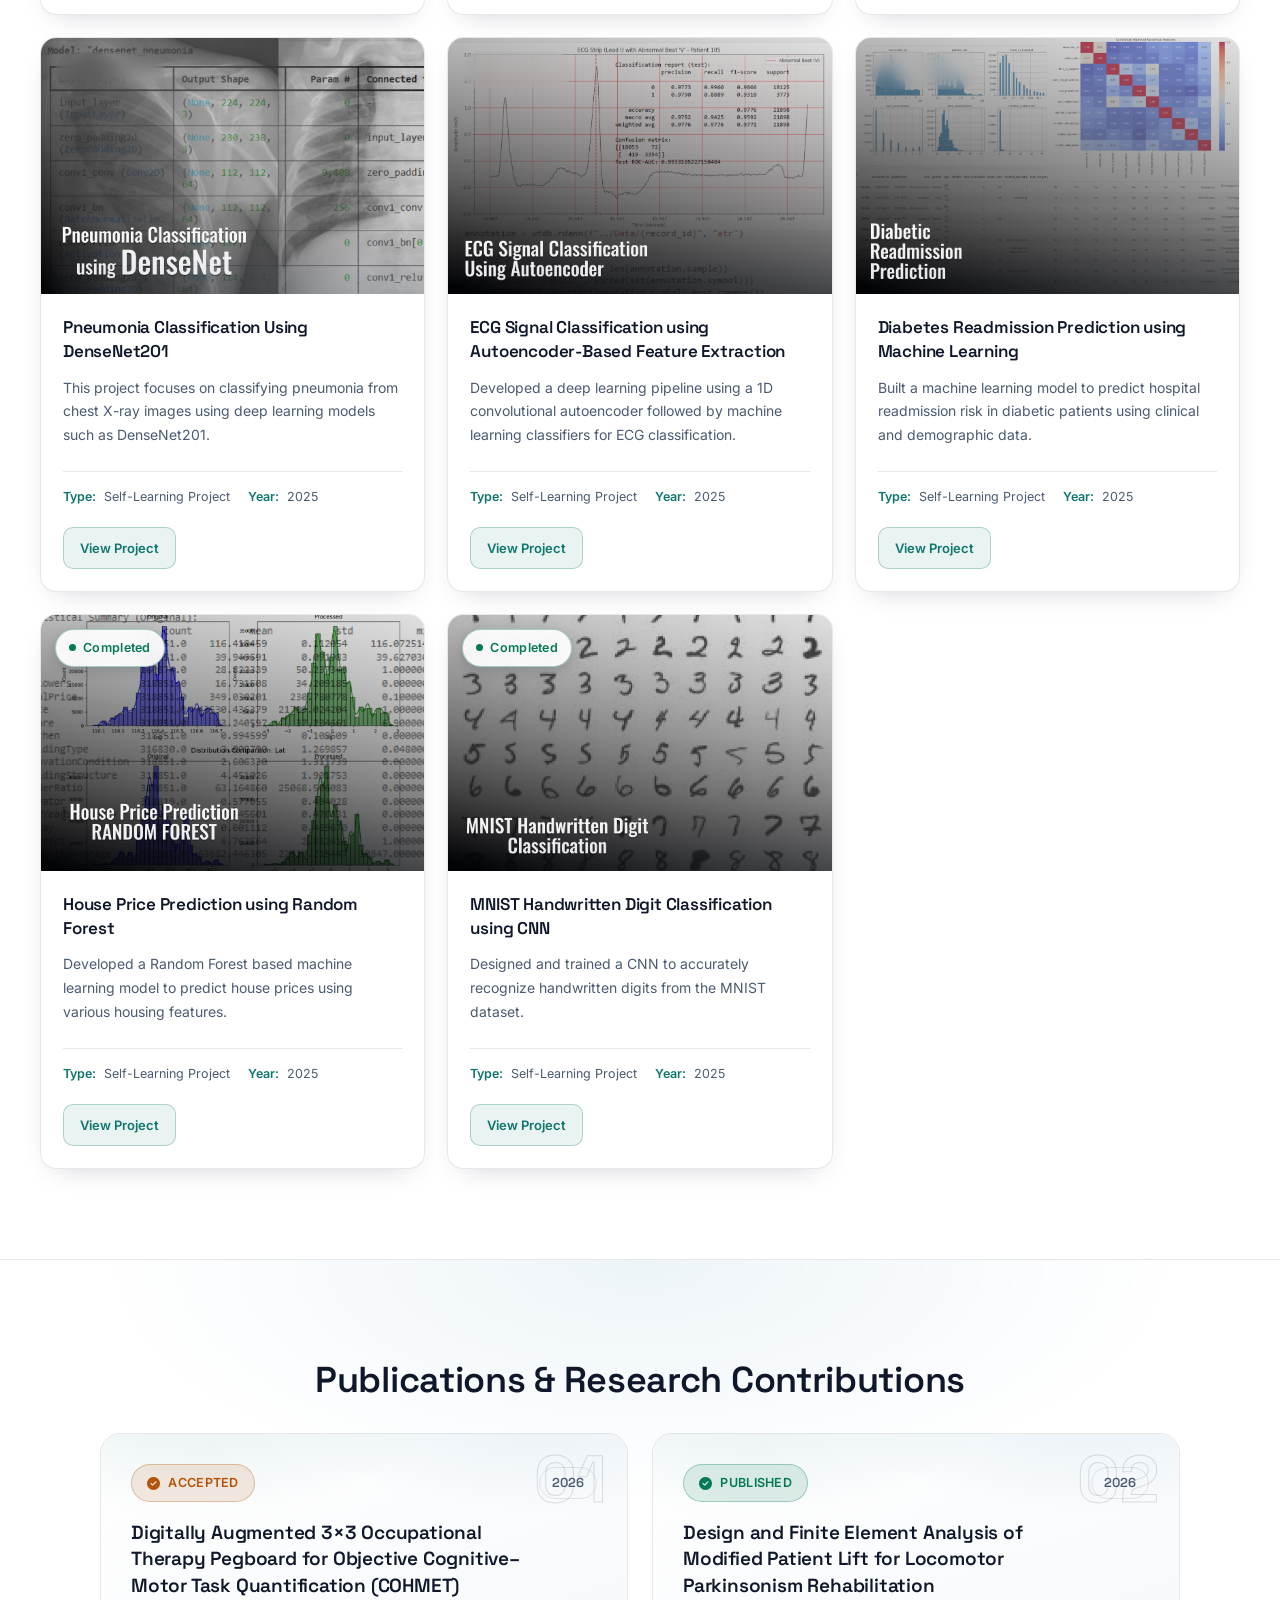
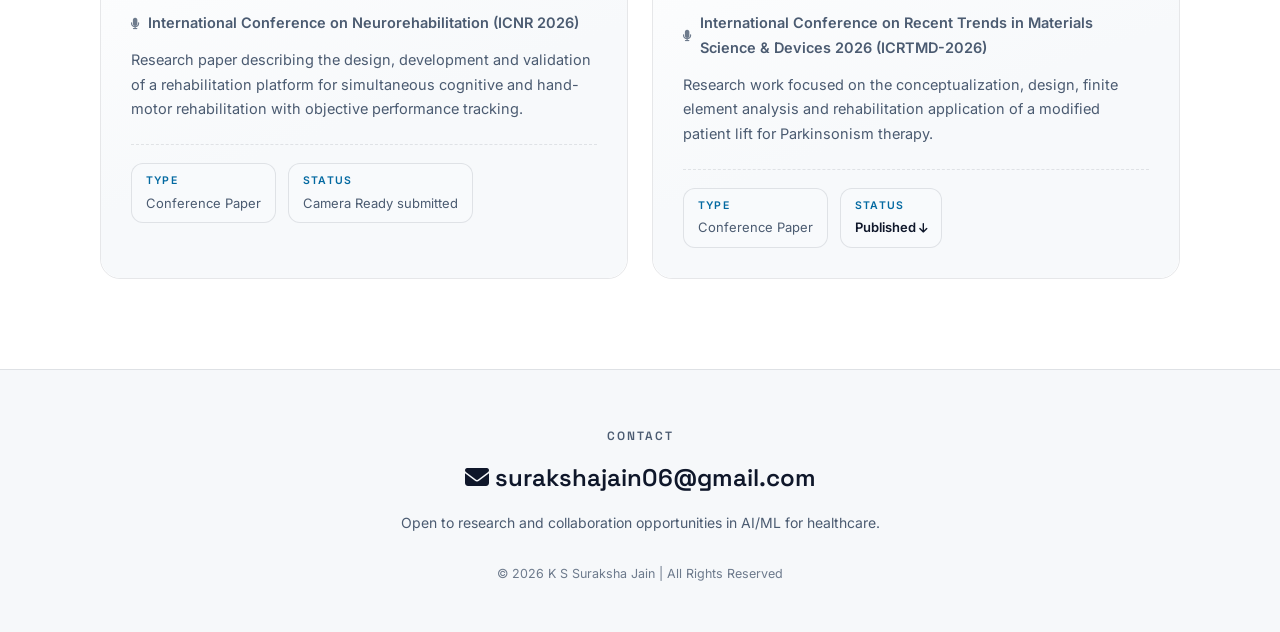
==== commit 2312e9df: "Youtube link added" ====
--- a/index.html
+++ b/index.html
@@ -3,58 +3,100 @@
 
 <head>
     <meta charset="UTF-8">
-    <meta name="viewport" content="width=device-width, initial-scale=1.0, maximum-scale=1.0, user-scalable=no">
+    <meta name="viewport" content="width=device-width, initial-scale=1.0">
     <meta name="description" content="Suraksha Jain — Junior Research Fellow at IIT Madras. Research portfolio on Machine Learning, AI for Healthcare, and medical imaging.">
     <meta name="keywords" content="Suraksha Jain, AI, Machine Learning, Deep Learning, Healthcare AI, Medical Imaging, IIT Madras, Junior Research Fellow, Computer Vision, Data Science">
     <meta name="author" content="K S Suraksha Jain">
-    <meta name="robots" content="index, follow">
+    <meta name="robots" content="index, follow, max-image-preview:large">
     <meta name="theme-color" content="#ffffff">
+    <link rel="canonical" href="https://surakshajain06.github.io/portfolio/">
     <link rel="shortcut icon" href="images/icon.png" type="image/x-icon">
     <title>Suraksha Jain | Research Portfolio — AI/ML for Healthcare</title>
 
     <meta property="og:type" content="website">
+    <meta property="og:url" content="https://surakshajain06.github.io/portfolio/">
     <meta property="og:title" content="Suraksha Jain | Research Portfolio">
     <meta property="og:description" content="Junior Research Fellow at IIT Madras exploring Machine Learning, AI for Healthcare, and medical imaging.">
-    <meta property="og:image" content="images/dp.png">
+    <meta property="og:image" content="https://surakshajain06.github.io/portfolio/images/dp.png">
+    <meta property="og:image:width" content="1000">
+    <meta property="og:image:height" content="1000">
+    <meta property="og:image:alt" content="Portrait of Suraksha Jain, Junior Research Fellow at IIT Madras">
+    <meta property="og:locale" content="en_US">
     <meta property="og:site_name" content="Suraksha Jain Portfolio">
 
-    <meta name="twitter:card" content="summary">
+    <meta name="twitter:card" content="summary_large_image">
+    <meta name="twitter:site" content="@Surakshajain06">
+    <meta name="twitter:creator" content="@Surakshajain06">
     <meta name="twitter:title" content="Suraksha Jain | Research Portfolio">
     <meta name="twitter:description" content="Junior Research Fellow at IIT Madras exploring Machine Learning, AI for Healthcare, and medical imaging.">
-    <meta name="twitter:image" content="images/dp.png">
+    <meta name="twitter:image" content="https://surakshajain06.github.io/portfolio/images/dp.png">
+    <meta name="twitter:image:alt" content="Portrait of Suraksha Jain, Junior Research Fellow at IIT Madras">
 
     <script type="application/ld+json">
     {
         "@context": "https://schema.org",
-        "@type": "Person",
-        "name": "K S Suraksha Jain",
-        "jobTitle": "Junior Research Fellow",
-        "worksFor": {
-            "@type": "Organization",
-            "name": "IIT Madras"
-        },
-        "description": "Junior Research Fellow exploring Machine Learning, AI for Healthcare, and the mathematical foundations of intelligent systems.",
-        "knowsAbout": [
-            "Machine Learning",
-            "Deep Learning",
-            "AI for Healthcare",
-            "Medical Imaging",
-            "Computer Vision",
-            "Data Science"
-        ],
-        "alumniOf": [
+        "@graph": [
             {
-                "@type": "CollegeOrUniversity",
-                "name": "IIT Madras"
+                "@type": "Person",
+                "@id": "https://surakshajain06.github.io/portfolio/#person",
+                "url": "https://surakshajain06.github.io/portfolio/",
+                "name": "K S Suraksha Jain",
+                "givenName": "Suraksha",
+                "familyName": "Jain",
+                "alternateName": "Suraksha Jain",
+                "jobTitle": "Junior Research Fellow",
+                "image": "https://surakshajain06.github.io/portfolio/images/dp.png",
+                "email": "mailto:surakshajain06@gmail.com",
+                "description": "Junior Research Fellow exploring Machine Learning, AI for Healthcare, and the mathematical foundations of intelligent systems.",
+                "knowsAbout": [
+                    "Machine Learning",
+                    "Deep Learning",
+                    "AI for Healthcare",
+                    "Medical Imaging",
+                    "Computer Vision",
+                    "Data Science"
+                ],
+                "hasOccupation": {
+                    "@type": "Occupation",
+                    "name": "Junior Research Fellow",
+                    "occupationLocation": {
+                        "@type": "Place",
+                        "name": "IIT Madras, Chennai, India"
+                    },
+                    "skills": "Machine Learning, AI for Healthcare, Medical Imaging, Mathematics for Data Science",
+                    "sameAs": "https://www.linkedin.com/in/k-s-suraksha-jain/"
+                },
+                "worksFor": {
+                    "@type": "Organization",
+                    "name": "Indian Institute of Technology Madras",
+                    "sameAs": "https://www.iitm.ac.in/"
+                },
+                "alumniOf": [
+                    {
+                        "@type": "CollegeOrUniversity",
+                        "name": "IIT Madras",
+                        "sameAs": "https://www.iitm.ac.in/"
+                    },
+                    {
+                        "@type": "CollegeOrUniversity",
+                        "name": "NMAM Institute of Technology"
+                    }
+                ],
+                "sameAs": [
+                    "https://github.com/Surakshajain06",
+                    "https://www.linkedin.com/in/k-s-suraksha-jain/",
+                    "https://www.youtube.com/@kssurakshajain"
+                ]
             },
             {
-                "@type": "CollegeOrUniversity",
-                "name": "NMAM Institute of Technology"
+                "@type": "WebSite",
+                "@id": "https://surakshajain06.github.io/portfolio/#website",
+                "url": "https://surakshajain06.github.io/portfolio/",
+                "name": "Suraksha Jain | Research Portfolio",
+                "description": "Research portfolio on Machine Learning, AI for Healthcare, and medical imaging by Suraksha Jain, Junior Research Fellow at IIT Madras.",
+                "inLanguage": "en",
+                "publisher": { "@id": "https://surakshajain06.github.io/portfolio/#person" }
             }
-        ],
-        "sameAs": [
-            "https://github.com/Surakshajain06",
-            "https://www.linkedin.com/in/k-s-suraksha-jain/"
         ]
     }
     </script>
@@ -62,6 +104,8 @@
     <link rel="preconnect" href="https://fonts.googleapis.com">
     <link rel="preconnect" href="https://fonts.gstatic.com" crossorigin>
     <link href="https://fonts.googleapis.com/css2?family=Inter:wght@400;500;600;700&family=Space+Grotesk:wght@400;500;600;700&display=swap" rel="stylesheet">
+
+    <link rel="preload" as="image" href="images/dp.png" fetchpriority="high">
 
     <link rel="stylesheet" href="style.css">
 
@@ -86,11 +130,14 @@
         </nav>
 
         <div class="icons">
-            <a href="https://github.com/Surakshajain06" target="_blank" aria-label="GitHub">
+            <a href="https://github.com/Surakshajain06" target="_blank" rel="noopener" aria-label="GitHub">
                 <i class="fab fa-github"></i>
             </a>
-            <a href="https://www.linkedin.com/in/k-s-suraksha-jain/" target="_blank" aria-label="LinkedIn">
+            <a href="https://www.linkedin.com/in/k-s-suraksha-jain/" target="_blank" rel="noopener" aria-label="LinkedIn">
                 <i class="fab fa-linkedin"></i>
+            </a>
+            <a href="https://www.youtube.com/@kssurakshajain" target="_blank" rel="noopener" aria-label="YouTube">
+                <i class="fab fa-youtube"></i>
             </a>
         </div>
     </header>
@@ -109,11 +156,13 @@
         <i class="fas fa-arrow-up"></i>
     </button>
 
+    <main id="main-content">
+
     <!-- HERO -->
     <section class="hero">
         <div class="hero-img reveal">
             <div class="img-frame">
-                <img src="images/dp.png" alt="Suraksha Jain">
+                <img src="images/dp.png" width="1000" height="1000" alt="Suraksha Jain, Junior Research Fellow at IIT Madras" fetchpriority="high">
                 <span class="corner corner-tl"></span>
                 <span class="corner corner-tr"></span>
                 <span class="corner corner-bl"></span>
@@ -145,9 +194,9 @@
     </section>
 
     <!-- ABOUT -->
-    <section id="about" class="about reveal">
+    <section id="about" class="about reveal" aria-labelledby="about-title">
         <div class="about-text">
-            <h2 class="section-title">About Me</h2>
+            <h2 id="about-title" class="section-title">About Me</h2>
 
             <p>
                 I am currently working as a
@@ -198,7 +247,7 @@
 
         <div class="about-aside">
             <div class="about-img">
-                <img src="images/about.png" alt="About Suraksha Jain">
+                <img src="images/about.png" width="1086" height="1448" alt="About Suraksha Jain" loading="lazy" decoding="async">
             </div>
 
             <div class="facts">
@@ -228,15 +277,15 @@
         <div class="strip-track">
             <div class="strip-content">
                 <div class="logo-item">
-                    <img src="images/logo1.png" alt="IIT Madras">
+                    <img src="images/logo1.png" width="400" height="400" alt="IIT Madras" loading="lazy" decoding="async">
                     <div class="logo-name">IIT Madras</div>
                 </div>
                 <div class="logo-item">
-                    <img src="images/logo3.png" alt="SCTIMST">
+                    <img src="images/logo3.png" width="400" height="400" alt="SCTIMST" loading="lazy" decoding="async">
                     <div class="logo-name">SCTIMST Trivandrum</div>
                 </div>
                 <div class="logo-item">
-                    <img src="images/logo4.png" alt="CMC Vellore">
+                    <img src="images/logo4.png" width="400" height="400" alt="CMC Vellore" loading="lazy" decoding="async">
                     <div class="logo-name">CMC Vellore</div>
                 </div>
             </div>
@@ -244,8 +293,8 @@
     </div>
 
     <!-- SKILLS -->
-    <section id="skills" class="skills-section reveal">
-        <h1 class="section-title">Knowledge &amp; Skills</h1>
+    <section id="skills" class="skills-section reveal" aria-labelledby="skills-title">
+        <h2 id="skills-title" class="section-title">Knowledge &amp; Skills</h2>
         <p class="skills-sub">
             Currently focusing on building strong foundations in Machine Learning and Mathematics,
             while having prior experience working with engineering design, simulation, and software tools.
@@ -253,7 +302,7 @@
 
         <div class="skills-grid">
             <div class="skill-box highlight">
-                <h2>AI/ML &amp; Mathematics</h2>
+                <h3>AI/ML &amp; Mathematics</h2>
                 <ul class="no-bullets">
                     <li>Linear Algebra</li>
                     <li>Single Variable Calculus</li>
@@ -266,7 +315,7 @@
             </div>
 
             <div class="skill-box">
-                <h2>Programming</h2>
+                <h3>Programming</h2>
                 <ul class="no-bullets">
                     <li>Python</li>
                     <li>NumPy, Pandas</li>
@@ -278,7 +327,7 @@
             </div>
 
             <div class="skill-box">
-                <h2>Biomedical &amp; Biology</h2>
+                <h3>Biomedical &amp; Biology</h2>
                 <ul class="no-bullets">
                     <li>Human Anatomy</li>
                     <li>Physiology</li>
@@ -289,7 +338,7 @@
             </div>
 
             <div class="skill-box">
-                <h2>Tools</h2>
+                <h3>Tools</h2>
                 <ul class="no-bullets">
                     <li>Jupyter Notebook</li>
                     <li>Git &amp; GitHub</li>
@@ -299,7 +348,7 @@
             </div>
 
             <div class="skill-box">
-                <h2>Engineering Design</h2>
+                <h3>Engineering Design</h2>
                 <ul class="no-bullets">
                     <li>3D Modelling (Creo, SketchUp)</li>
                     <li>Engineering Design</li>
@@ -309,7 +358,7 @@
             </div>
 
             <div class="skill-box">
-                <h2>General</h2>
+                <h3>General</h2>
                 <ul class="no-bullets">
                     <li>Problem Solving</li>
                     <li>Analytical Thinking</li>
@@ -321,8 +370,8 @@
     </section>
 
     <!-- PROJECTS -->
-    <section id="projects" class="projects-section">
-        <h1 class="proj-title">Projects</h1>
+    <section id="projects" class="projects-section" aria-labelledby="projects-title">
+        <h2 id="projects-title" class="proj-title">Projects</h2>
 
         <div class="project-filters">
             <button class="filter-btn active" data-filter="all">All</button>
@@ -336,7 +385,7 @@
             <!-- JRF -->
             <div class="project-card reveal" data-category="aiml">
                 <div class="thumb">
-                    <img src="images/tn11.png" alt="Junior Research Fellow Project">
+                    <img src="images/tn11.png" width="1125" height="750" alt="Junior Research Fellow Project" loading="lazy" decoding="async">
                     <span class="status ongoing">OnGoing</span>
                 </div>
                 <div class="project-content">
@@ -355,7 +404,7 @@
             <!-- Breast Tumor Segmentation -->
             <div class="project-card reveal" data-category="aiml">
                 <div class="thumb">
-                    <img src="images/tn3.png" alt="Breast Cancer Image Segmentation">
+                    <img src="images/tn3.png" width="1125" height="750" alt="Breast Cancer Image Segmentation" loading="lazy" decoding="async">
                     <span class="status done">Completed</span>
                 </div>
                 <div class="project-content">
@@ -382,7 +431,7 @@
             <!-- Rehabilitation Lift -->
             <div class="project-card reveal" data-category="design">
                 <div class="thumb">
-                    <img src="images/tn2.png" alt="Patient Lift for Parkinsonism Rehabilitation">
+                    <img src="images/tn2.png" width="1125" height="750" alt="Patient Lift for Parkinsonism Rehabilitation" loading="lazy" decoding="async">
                     <span class="status done">Completed</span>
                 </div>
                 <div class="project-content">
@@ -408,7 +457,7 @@
             <!-- Custom CNN -->
             <div class="project-card reveal" data-category="aiml">
                 <div class="thumb">
-                    <img src="images/tn10.png" alt="MRI Brain Tumor Classification">
+                    <img src="images/tn10.png" width="1125" height="750" alt="MRI Brain Tumor Classification" loading="lazy" decoding="async">
                     <span class="status done">Completed</span>
                 </div>
                 <div class="project-content">
@@ -434,7 +483,7 @@
             <!-- COHMET -->
             <div class="project-card reveal" data-category="electronics">
                 <div class="thumb">
-                    <img src="images/tn1.png" alt="COHMET Rehabilitation Device">
+                    <img src="images/tn1.png" width="1500" height="1000" alt="COHMET Rehabilitation Device" loading="lazy" decoding="async">
                     <span class="status done">Completed</span>
                 </div>
                 <div class="project-content">
@@ -461,7 +510,7 @@
             <!-- VR Project -->
             <div class="project-card reveal" data-category="electronics">
                 <div class="thumb">
-                    <img src="images/tn9.png" alt="Virtual Rebirth of Konark Sun Temple">
+                    <img src="images/tn9.png" width="1500" height="1000" alt="Virtual Rebirth of Konark Sun Temple" loading="lazy" decoding="async">
                     <span class="status done">Completed</span>
                 </div>
                 <div class="project-content">
@@ -487,7 +536,7 @@
             <!-- Pneumonia -->
             <div class="project-card reveal" data-category="aiml">
                 <div class="thumb">
-                    <img src="images/tn4.png" alt="Pneumonia Classification">
+                    <img src="images/tn4.png" width="1125" height="750" alt="Pneumonia Classification" loading="lazy" decoding="async">
                     <span class="status done">Completed</span>
                 </div>
                 <div class="project-content">
@@ -511,7 +560,7 @@
             <!-- ECG -->
             <div class="project-card reveal" data-category="aiml">
                 <div class="thumb">
-                    <img src="images/tn7.png" alt="ECG Signal Classification">
+                    <img src="images/tn7.png" width="1125" height="750" alt="ECG Signal Classification" loading="lazy" decoding="async">
                     <span class="status done">Completed</span>
                 </div>
                 <div class="project-content">
@@ -535,7 +584,7 @@
             <!-- Diabetes -->
             <div class="project-card reveal" data-category="aiml">
                 <div class="thumb">
-                    <img src="images/tn6.png" alt="Diabetes Readmission Prediction">
+                    <img src="images/tn6.png" width="1125" height="750" alt="Diabetes Readmission Prediction" loading="lazy" decoding="async">
                     <span class="status done">Completed</span>
                 </div>
                 <div class="project-content">
@@ -559,7 +608,7 @@
             <!-- House Price -->
             <div class="project-card reveal" data-category="aiml">
                 <div class="thumb">
-                    <img src="images/tn5.png" alt="House Price Prediction">
+                    <img src="images/tn5.png" width="1125" height="750" alt="House Price Prediction" loading="lazy" decoding="async">
                     <span class="status done">Completed</span>
                 </div>
                 <div class="project-content">
@@ -583,7 +632,7 @@
             <!-- MNIST -->
             <div class="project-card reveal" data-category="aiml">
                 <div class="thumb">
-                    <img src="images/tn8.png" alt="MNIST Digit Classification">
+                    <img src="images/tn8.png" width="1125" height="750" alt="MNIST Digit Classification" loading="lazy" decoding="async">
                     <span class="status done">Completed</span>
                 </div>
                 <div class="project-content">
@@ -608,8 +657,8 @@
     </section>
 
     <!-- PUBLICATIONS -->
-    <section id="publications" class="projects-section reveal">
-        <h1 class="proj-title">Publications &amp; Research Contributions</h1>
+    <section id="publications" class="projects-section reveal" aria-labelledby="publications-title">
+        <h2 id="publications-title" class="proj-title">Publications &amp; Research Contributions</h2>
 
         <div class="publication-grid">
 
@@ -664,6 +713,7 @@
 
         </div>
     </section>
+    </main>
 
     <!-- FOOTER -->
     <footer id="contact">
--- a/style.css
+++ b/style.css
@@ -33,6 +33,11 @@
     scroll-behavior: smooth;
 }
 
+img {
+    max-width: 100%;
+    height: auto;
+}
+
 body {
     font-family: var(--font-body);
     background: var(--bg);
@@ -682,7 +687,7 @@
     border-color: rgba(15, 118, 110, 0.35);
 }
 
-.skill-box h2 {
+.skill-box h3 {
     font-family: var(--font-head);
     font-size: 18px;
     font-weight: 600;
@@ -692,7 +697,7 @@
     gap: 10px;
 }
 
-.skill-box h2::before {
+.skill-box h3::before {
     content: "";
     width: 8px;
     height: 8px;
